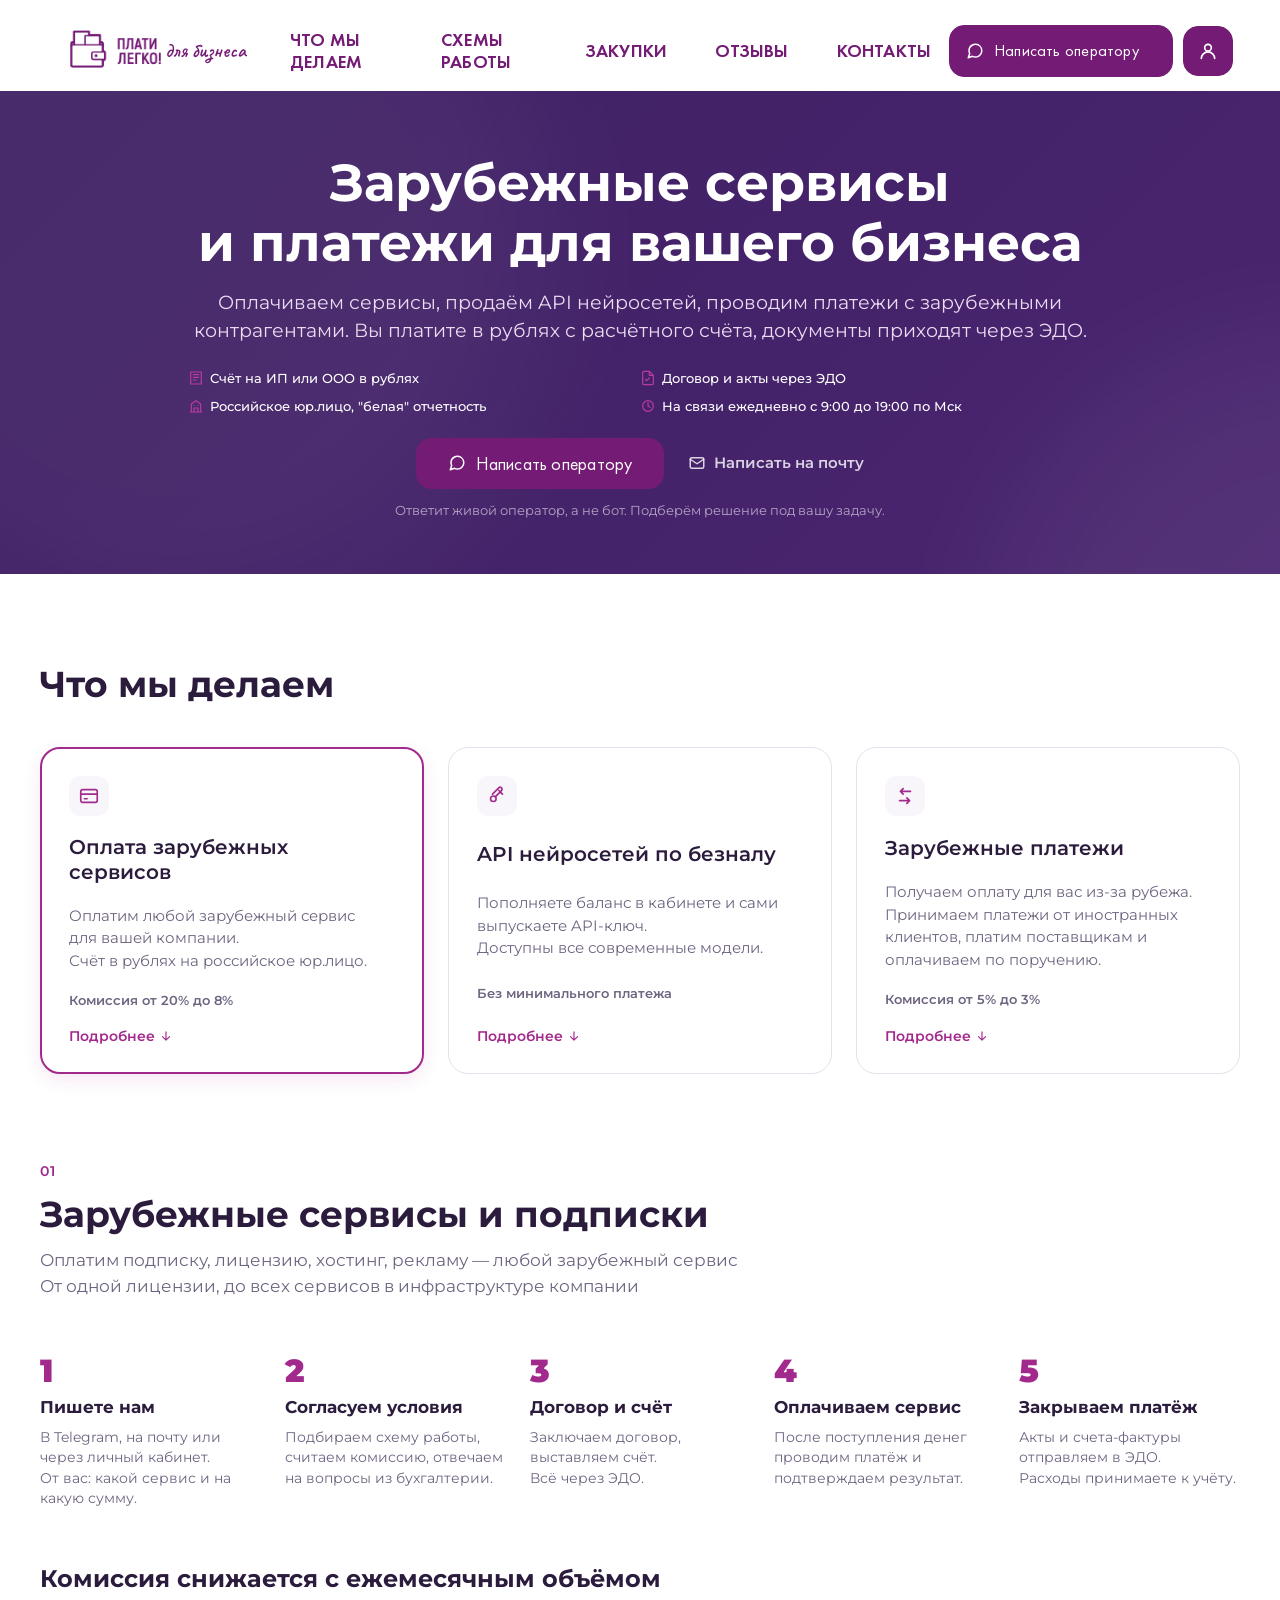
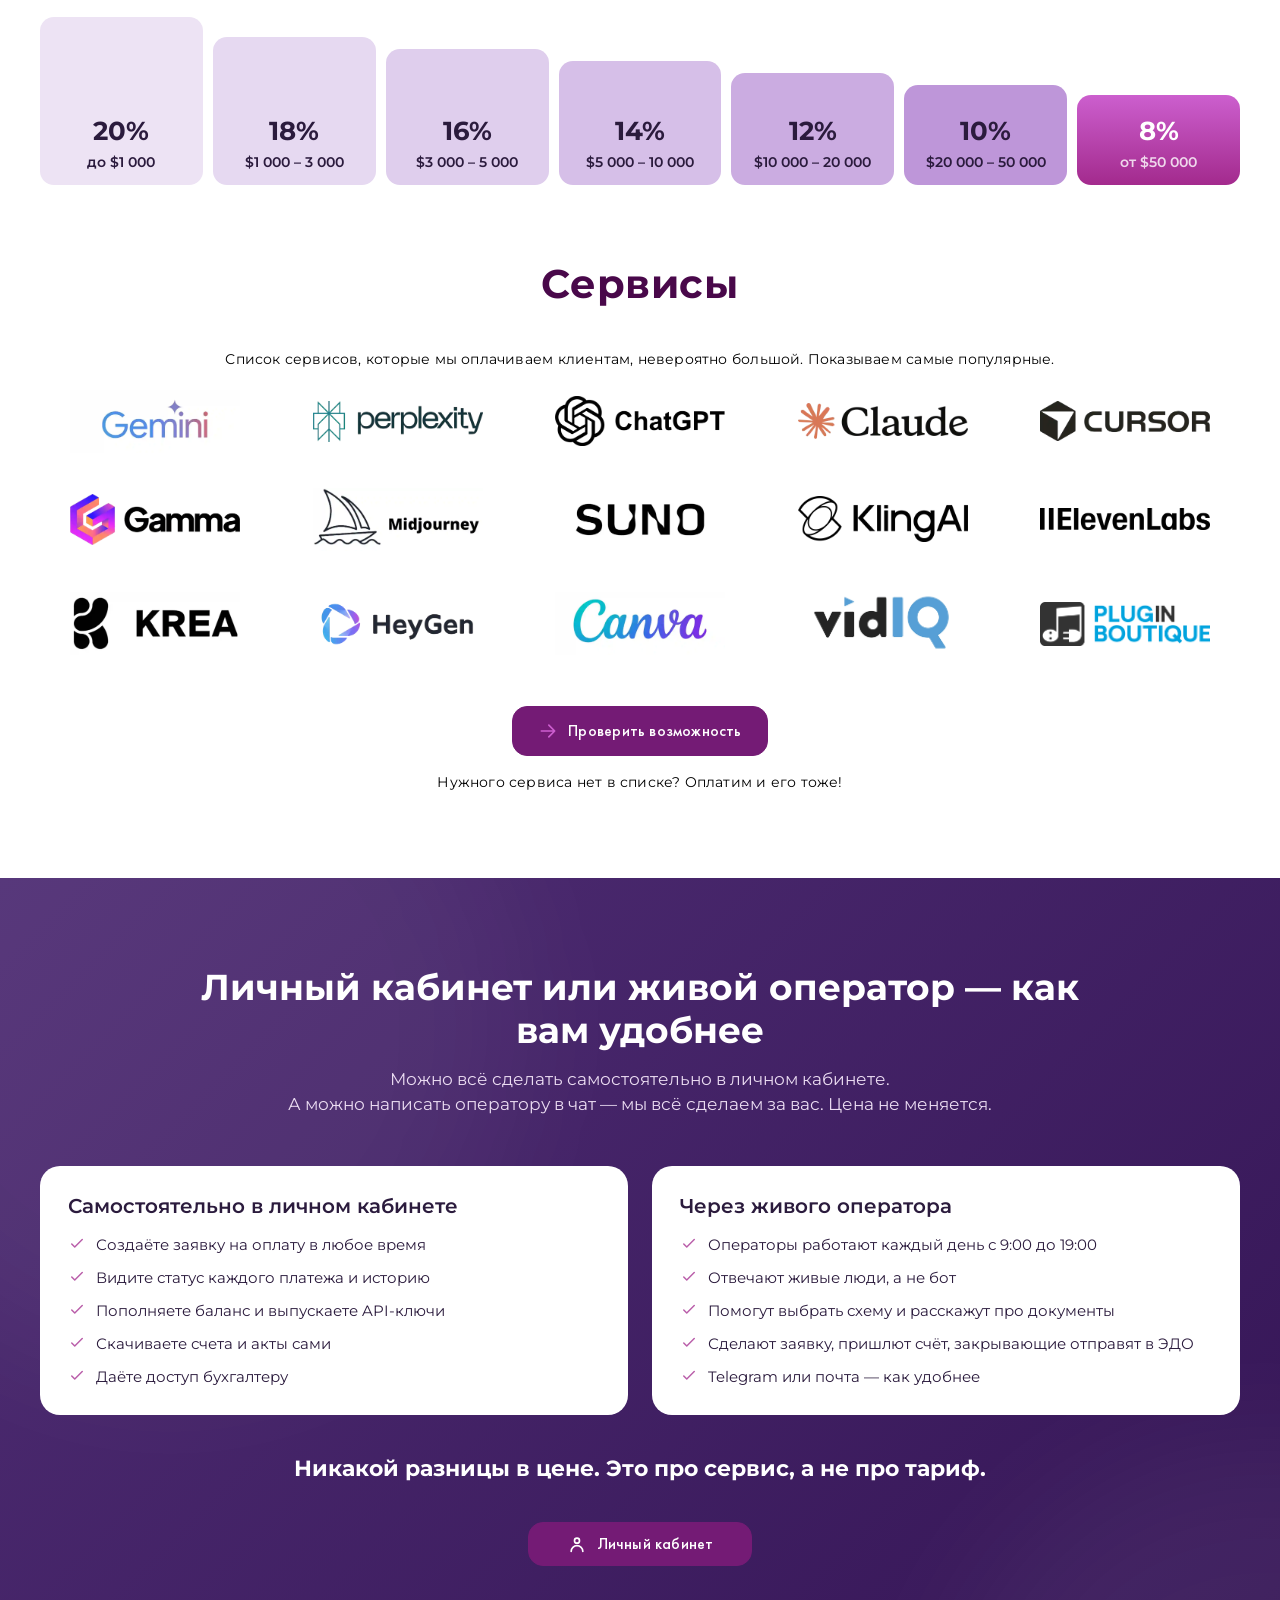
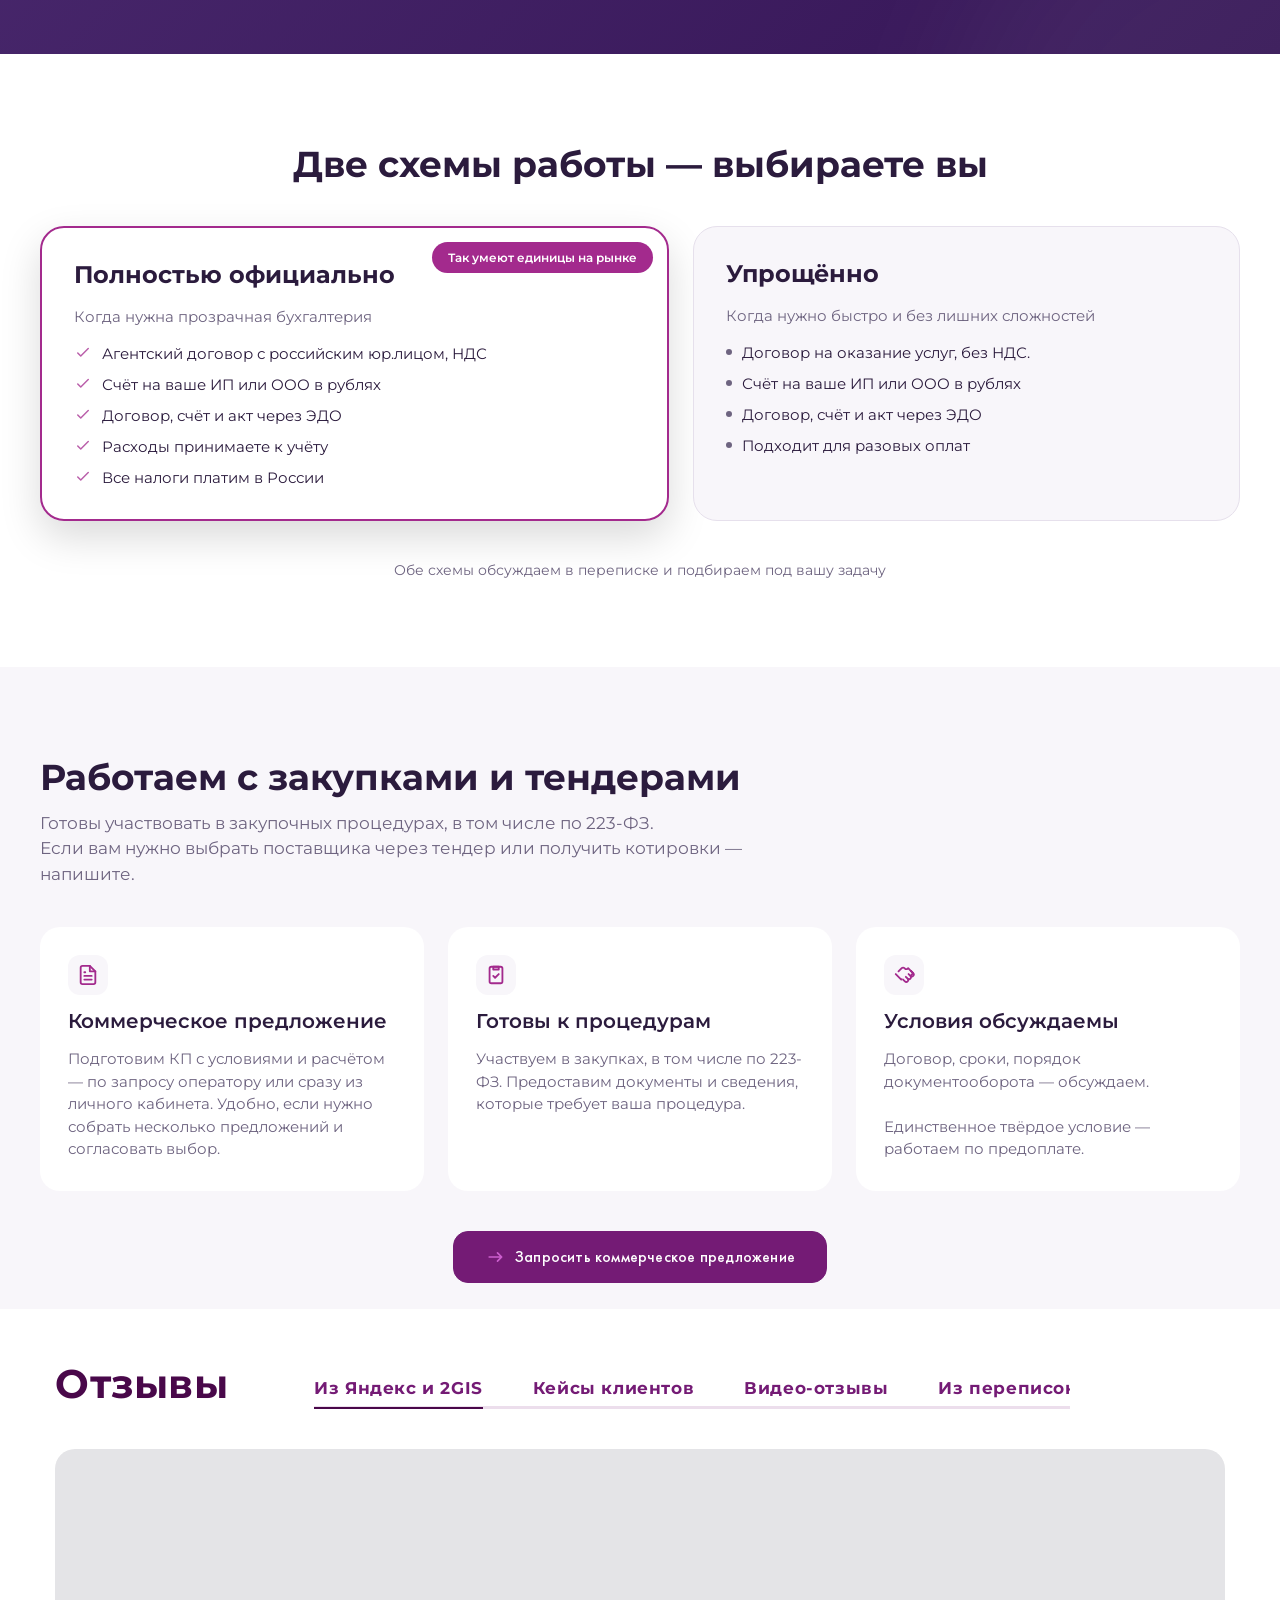
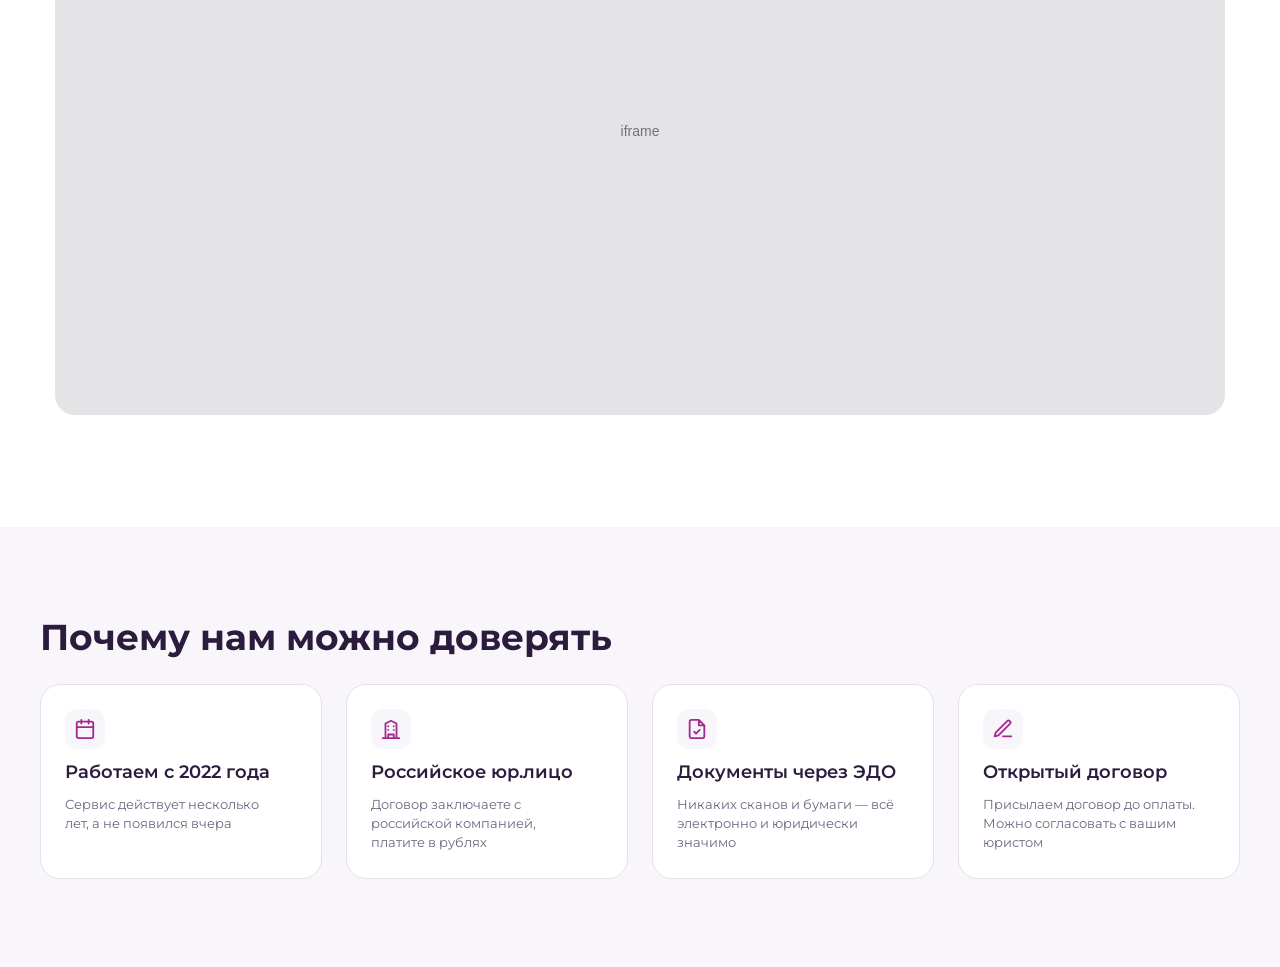
==== index.html @ 5968fb2e "fix: align trust card text break" ====
<!doctype html>
<html lang="ru">
  <head>
    <meta charset="UTF-8">
    <meta name="viewport" content="width=device-width, initial-scale=1.0">
    <meta name="description" content="corp.pay — сервис для бизнеса">
    <title>corp.pay — для бизнеса</title>
    <link rel="stylesheet" href="styles.css">
  </head>
  <body>
    <header class="site-header">
      <div class="site-header__inner">
        <a class="brand" href="index.html" aria-label="corp.pay — главная">
          <img class="brand__logo" src="assets/images/header-logo.webp" width="140" height="62" alt="corp.pay">
          <span class="brand__note">для бизнеса</span>
        </a>

        <button class="menu-toggle" type="button" aria-label="Открыть меню" aria-expanded="false" aria-controls="mobile-menu">
          <span class="menu-toggle__line"></span>
          <span class="menu-toggle__line"></span>
          <span class="menu-toggle__line"></span>
        </button>

        <div class="site-header__content" id="site-navigation">
          <nav class="site-nav" aria-label="Основная навигация">
            <a class="site-nav__link" href="#what-we-do">Что мы делаем</a>
            <a class="site-nav__link" href="#work-schemes">Схемы работы</a>
            <a class="site-nav__link" href="#purchases">Закупки</a>
            <a class="site-nav__link" href="#reviews">Отзывы</a>
            <a class="site-nav__link" href="contacts.html">Контакты</a>
          </nav>

          <div class="site-header__actions">
            <button class="button button--primary" type="button">
              <svg class="button__icon" width="18" height="18" aria-hidden="true" viewBox="0 0 24 24" fill="none" stroke="currentColor" stroke-width="2" stroke-linecap="round" stroke-linejoin="round">
                <path d="M21 11.5a8.4 8.4 0 0 1-.9 3.8 8.5 8.5 0 0 1-7.6 4.7 8.4 8.4 0 0 1-3.8-.9L3 21l1.9-5.7A8.4 8.4 0 0 1 4 11.5 8.5 8.5 0 0 1 8.7 4a8.4 8.4 0 0 1 3.8-.9h.5A8.5 8.5 0 0 1 21 11.1Z"></path>
              </svg>
              <span>Написать оператору</span>
            </button>
            <button class="profile-button" type="button" aria-label="Личный кабинет">
              <svg width="20" height="20" aria-hidden="true" viewBox="0 0 24 24" fill="none" stroke="currentColor" stroke-width="2" stroke-linecap="round" stroke-linejoin="round">
                <circle cx="12" cy="8" r="4"></circle>
                <path d="M4 21a8 8 0 0 1 16 0"></path>
              </svg>
            </button>
          </div>
        </div>
      </div>

      <aside class="mobile-menu" id="mobile-menu" aria-label="Мобильное меню" hidden>
        <nav class="mobile-menu__nav" aria-label="Навигация">
          <a class="mobile-menu__link mobile-menu__link--expandable" href="#service-payments">
            <span>Оплата сервисов</span>
            <span class="mobile-menu__plus" aria-hidden="true">+</span>
          </a>
          <a class="mobile-menu__link mobile-menu__link--expandable" href="#transfers">
            <span>Переводы</span>
            <span class="mobile-menu__plus" aria-hidden="true">+</span>
          </a>
          <a class="mobile-menu__link" href="#reviews">Отзывы</a>
          <a class="mobile-menu__link" href="contacts.html">Контакты</a>
        </nav>

        <div class="mobile-menu__contacts">
          <a class="mobile-menu__phone" href="tel:88002007965">8 (800) 200-79-65</a>
          <p class="mobile-menu__contact-title">Написать нам в:</p>
          <ul class="mobile-menu__contact-list">
            <li>Telegram</li>
            <li>MAX</li>
            <li>ВКонтакте</li>
            <li>WhatsApp</li>
          </ul>
        </div>
      </aside>

      <button class="mobile-menu__close" type="button" aria-label="Закрыть меню" hidden>
        <svg width="32" height="32" aria-hidden="true" viewBox="0 0 24 24" fill="none" stroke="currentColor" stroke-width="2.5" stroke-linecap="round">
          <path d="m5 5 14 14M19 5 5 19"></path>
        </svg>
      </button>
    </header>

    <main>
      <section class="hero" aria-labelledby="hero-title">
        <div class="hero__glow hero__glow--left" aria-hidden="true"></div>
        <div class="hero__glow hero__glow--right" aria-hidden="true"></div>
        <div class="hero__inner">
          <div class="hero__heading">
            <h1 id="hero-title">Зарубежные сервисы<br>и платежи для вашего бизнеса</h1>
            <p>Оплачиваем сервисы, продаём API нейросетей, проводим платежи с зарубежными контрагентами.<br class="hero__mobile-break"> Вы платите в рублях с расчётного счёта, документы приходят через ЭДО.</p>
          </div>

          <ul class="hero__benefits" aria-label="Преимущества">
            <li class="hero__benefit">
              <svg aria-hidden="true" viewBox="0 0 24 24"><path d="M4 3h16v18H4zM8 7h8M8 11h8M8 15h4"></path></svg>
              <span>Счёт на ИП или ООО<br class="hero__mobile-break"> в рублях</span>
            </li>
            <li class="hero__benefit">
              <svg aria-hidden="true" viewBox="0 0 24 24"><path d="M14 2H6a2 2 0 0 0-2 2v16a2 2 0 0 0 2 2h12a2 2 0 0 0 2-2V8zM14 2v6h6M8 14l2 2 4-4"></path></svg>
              <span>Договор и акты<br class="hero__mobile-break"> через ЭДО</span>
            </li>
            <li class="hero__benefit">
              <svg aria-hidden="true" viewBox="0 0 24 24"><path d="M3 21h18M5 21V9l7-5 7 5v12M9 21v-6h6v6M9 11h.01M15 11h.01"></path></svg>
              <span>Российское юр.лицо, "белая" отчетность</span>
            </li>
            <li class="hero__benefit">
              <svg aria-hidden="true" viewBox="0 0 24 24"><circle cx="12" cy="12" r="8"></circle><path d="M12 7v5l3 2"></path></svg>
              <span>На связи ежедневно<br class="hero__mobile-break"> с 9:00 до 19:00 по Мск</span>
            </li>
          </ul>

          <div class="hero__cta">
            <div class="hero__cta-row">
              <a class="hero__operator" href="#contact-operator">
                <svg aria-hidden="true" viewBox="0 0 24 24"><path d="M21 11.5a8.4 8.4 0 0 1-.9 3.8 8.5 8.5 0 0 1-7.6 4.7 8.4 8.4 0 0 1-3.8-.9L3 21l1.9-5.7A8.4 8.4 0 0 1 4 11.5 8.5 8.5 0 0 1 8.7 4a8.4 8.4 0 0 1 3.8-.9h.5A8.5 8.5 0 0 1 21 11.1Z"></path></svg>
                <span>Написать оператору</span>
              </a>
              <a class="hero__email" href="mailto:info@pay-saas.ru">
                <svg aria-hidden="true" viewBox="0 0 24 24"><rect x="3" y="5" width="18" height="14" rx="2"></rect><path d="m3 7 9 6 9-6"></path></svg>
                <span>Написать на почту</span>
              </a>
            </div>
            <p>Ответит живой оператор, а не бот.<br class="hero__mobile-break"> Подберём решение под вашу задачу.</p>
          </div>
        </div>
      </section>

      <section class="services" id="what-we-do" aria-labelledby="services-title">
        <div class="services__inner">
          <h2 id="services-title">Что мы делаем</h2>

          <div class="services__list" aria-label="Направления работы">
            <article class="service-card is-active" data-service-card="payments" tabindex="0" role="button" aria-pressed="true">
              <div class="service-card__icon" aria-hidden="true">
                <svg viewBox="0 0 24 24"><rect x="3" y="5" width="18" height="14" rx="2"></rect><path d="M3 10h18M7 15h3"></path></svg>
              </div>
              <h3>Оплата зарубежных сервисов</h3>
              <p class="service-card__description">Оплатим любой зарубежный сервис<br class="service-card__desktop-break">для вашей компании.<br>Счёт в рублях на российское юр.лицо.</p>
              <p class="service-card__note">Комиссия от 20% до 8%</p>
              <a class="service-card__more" href="#service-payments">Подробнее
                <svg aria-hidden="true" viewBox="0 0 24 24"><path d="M12 5v14M6 13l6 6 6-6"></path></svg>
              </a>
            </article>

            <article class="service-card" data-service-card="api" tabindex="0" role="button" aria-pressed="false">
              <div class="service-card__icon" aria-hidden="true">
                <svg viewBox="0 0 24 24"><circle cx="8" cy="15" r="3"></circle><path d="m10.1 12.9 6.8-6.8a2.1 2.1 0 1 0-3-3l-6.8 6.8M14 6l4 4"></path></svg>
              </div>
              <h3>API нейросетей по безналу</h3>
              <p class="service-card__description">Пополняете баланс в кабинете и сами выпускаете API-ключ.<br>Доступны все современные модели.</p>
              <p class="service-card__note">Без минимального платежа</p>
              <a class="service-card__more" href="#api-neural-networks">Подробнее
                <svg aria-hidden="true" viewBox="0 0 24 24"><path d="M12 5v14M6 13l6 6 6-6"></path></svg>
              </a>
            </article>

            <article class="service-card" data-service-card="foreign-payments" tabindex="0" role="button" aria-pressed="false">
              <div class="service-card__icon" aria-hidden="true">
                <svg viewBox="0 0 24 24"><path d="M7 7h11M7 7l3-3M7 7l3 3M17 17H6M17 17l-3-3M17 17l-3 3"></path></svg>
              </div>
              <h3>Зарубежные платежи</h3>
              <p class="service-card__description">Получаем оплату для вас из-за рубежа. Принимаем платежи от иностранных клиентов, платим поставщикам и оплачиваем по поручению.</p>
              <p class="service-card__note">Комиссия от 5% до 3%</p>
              <a class="service-card__more" href="#foreign-payments">Подробнее
                <svg aria-hidden="true" viewBox="0 0 24 24"><path d="M12 5v14M6 13l6 6 6-6"></path></svg>
              </a>
            </article>
          </div>
          <div class="services__dots" aria-hidden="true"><span></span><i></i><i></i></div>
        </div>
      </section>

      <section class="service-payments" id="service-payments" aria-labelledby="service-payments-title">
        <div class="service-payments__inner">
          <header class="service-payments__heading">
            <p class="service-payments__label">01</p>
            <h2 id="service-payments-title">Зарубежные сервисы и подписки</h2>
            <p>Оплатим подписку, лицензию, хостинг, рекламу — любой зарубежный сервис<br>От одной лицензии, до всех сервисов в инфраструктуре компании</p>
          </header>

          <ol class="service-steps" aria-label="Как это работает">
            <li class="service-step">
              <span class="service-step__number">1</span>
              <div class="service-step__content">
                <h3>Пишете нам</h3>
                <p>В Telegram, на почту или через личный кабинет.<br>От вас: какой сервис и на какую сумму.</p>
              </div>
            </li>
            <li class="service-step">
              <span class="service-step__number">2</span>
              <div class="service-step__content">
                <h3>Согласуем условия</h3>
                <p>Подбираем схему работы, считаем комиссию, отвечаем на вопросы из бухгалтерии.</p>
              </div>
            </li>
            <li class="service-step">
              <span class="service-step__number">3</span>
              <div class="service-step__content">
                <h3>Договор и счёт</h3>
                <p>Заключаем договор, выставляем счёт.<br>Всё через ЭДО.</p>
              </div>
            </li>
            <li class="service-step">
              <span class="service-step__number">4</span>
              <div class="service-step__content">
                <h3>Оплачиваем сервис</h3>
                <p>После поступления денег проводим платёж и подтверждаем результат.</p>
              </div>
            </li>
            <li class="service-step">
              <span class="service-step__number">5</span>
              <div class="service-step__content">
                <h3>Закрываем платёж</h3>
                <p>Акты и счета-фактуры <br>отправляем в ЭДО.<br>Расходы принимаете к учёту.</p>
              </div>
            </li>
          </ol>

          <section class="commission" aria-labelledby="commission-title">
            <h3 id="commission-title">Комиссия снижается с ежемесячным объёмом</h3>
            <div class="commission-tiers" aria-label="Размер комиссии по объёму">
              <div class="commission-tier commission-tier--20"><strong>20%</strong><span>до $1 000</span></div>
              <div class="commission-tier commission-tier--18"><strong>18%</strong><span>$1 000 – 3 000</span></div>
              <div class="commission-tier commission-tier--16"><strong>16%</strong><span>$3 000 – 5 000</span></div>
              <div class="commission-tier commission-tier--14"><strong>14%</strong><span>$5 000 – 10 000</span></div>
              <div class="commission-tier commission-tier--12"><strong>12%</strong><span>$10 000 – 20 000</span></div>
              <div class="commission-tier commission-tier--10"><strong>10%</strong><span>$20 000 – 50 000</span></div>
              <div class="commission-tier commission-tier--8"><strong>8%</strong><span>от $50 000</span></div>
            </div>
            <div class="commission__dots" aria-hidden="true"><span></span><i></i><i></i><i></i><i></i><i></i><i></i></div>
          </section>

        </div>
      </section>

      <section class="api-neural-networks" id="api-neural-networks" aria-labelledby="api-neural-networks-title" hidden>
        <div class="api-neural-networks__inner">
          <header class="api-neural-networks__heading">
            <p class="service-payments__label">02</p>
            <h2 id="api-neural-networks-title">API нейросетей по безналу</h2>
            <p>Пополняете баланс в личном кабинете и сами выпускаете API-ключ.<br>Работаете с любой современной ИИ-моделью, платите с расчётного счёта компании.</p>
          </header>

          <div class="api-benefits-group">
            <div class="api-benefits" aria-label="Преимущества API нейросетей">
              <article class="api-benefit">
              <div class="api-benefit__icon" aria-hidden="true"><svg viewBox="0 0 24 24"><path d="m12 3-1.4 5.6L5 10l5.6 1.4L12 17l1.4-5.6L19 10l-5.6-1.4zM19 16l-.7 2.3L16 19l2.3.7L19 22l.7-2.3L22 19l-2.3-.7z"></path></svg></div>
              <h3>Все современные модели</h3>
              <p>Доступ к актуальным моделям всех вендоров через единый ключ</p>
            </article>
            <article class="api-benefit">
              <div class="api-benefit__icon" aria-hidden="true"><svg viewBox="0 0 24 24"><path d="M12 3 5 6v5c0 5 3 8.2 7 10 4-1.8 7-5 7-10V6zM9 12l2 2 4-4"></path></svg></div>
              <h3>Полностью официально</h3>
              <p>Договор, счёт и акт через ЭДО. Расходы принимаете к учёту — удобно и "по-белому"</p>
            </article>
            <article class="api-benefit">
              <div class="api-benefit__icon" aria-hidden="true"><svg viewBox="0 0 24 24"><path d="M4 7h16v12H4zM4 10h16M8 15h3"></path></svg></div>
              <h3>Любая сумма пополнения</h3>
              <p>Минимального платежа нет. Пополняете столько, сколько нужно в любое время</p>
            </article>
            <article class="api-benefit">
              <div class="api-benefit__icon" aria-hidden="true"><svg viewBox="0 0 24 24"><rect x="4" y="4" width="6" height="6" rx="1"></rect><rect x="14" y="4" width="6" height="6" rx="1"></rect><rect x="4" y="14" width="6" height="6" rx="1"></rect><rect x="14" y="14" width="6" height="6" rx="1"></rect></svg></div>
              <h3>Всё в личном кабинете</h3>
              <p>Пополнение, выпуск и контроль API-ключей, расход и документы — в одном месте</p>
              </article>
            </div>
            <div class="api-benefits__dots" aria-hidden="true"><span></span><i></i><i></i><i></i></div>
          </div>

          <ol class="api-steps" aria-label="Как это работает">
            <li class="api-step"><span class="service-step__number">1</span><div class="service-step__content"><h3>Получаете доступ в кабинет</h3><p>Регистрация, подключение ЭДО<br>и подписание документов — всё автоматизировано, быстро и удобно.</p></div></li>
            <li class="api-step"><span class="service-step__number">2</span><div class="service-step__content"><h3>Пополняете баланс</h3><p>Получаете счёт на ваше ИП или ООО. Платите обычным безналом<br>в русских рублях</p></div></li>
            <li class="api-step"><span class="service-step__number">3</span><div class="service-step__content"><h3>Выпускаете ключ</h3><p>Создаёте API-ключ сами в кабинете,<br>в любое время. Можно несколько. Можно выставлять лимиты.</p></div></li>
            <li class="api-step"><span class="service-step__number">4</span><div class="service-step__content"><h3>Используете и отчитываетесь</h3><p>Расход виден в кабинете, закрывающие документы приходят через ЭДО</p></div></li>
          </ol>

          <div class="api-neural-networks__cta">
            <a class="api-neural-networks__operator" href="#contact-operator">
              <svg aria-hidden="true" viewBox="0 0 24 24"><path d="M21 11.5a8.4 8.4 0 0 1-.9 3.8 8.5 8.5 0 0 1-7.6 4.7 8.4 8.4 0 0 1-3.8-.9L3 21l1.9-5.7A8.4 8.4 0 0 1 4 11.5 8.5 8.5 0 0 1 8.7 4a8.4 8.4 0 0 1 3.8-.9h.5A8.5 8.5 0 0 1 21 11.1Z"></path></svg>
              <span>Написать оператору</span>
            </a>
          </div>
        </div>
      </section>

      <section class="foreign-payments" id="foreign-payments" aria-labelledby="foreign-payments-title" hidden>
        <div class="foreign-payments__inner">
          <header class="foreign-payments__heading">
            <p class="service-payments__label">03</p>
            <h2 id="foreign-payments-title">Платежи с зарубежными контрагентами</h2>
            <p>Помогаем компаниям и ИП рассчитываться с зарубежными клиентами и поставщиками, а также принимать оплату от покупателей за рубежом. Вы работаете в рублях с российским юрлицом.</p>
          </header>

          <div class="foreign-payments__cards-group">
            <div class="foreign-payments__cards" aria-label="Направления зарубежных платежей">
              <article class="foreign-payment-card">
              <div class="foreign-payment-card__icon" aria-hidden="true"><svg class="foreign-payment-card__arrow" viewBox="0 0 24 24"><path d="m7 7 10 10M10 17h7v-7"></path></svg></div>
              <h3>Получение оплаты из-за рубежа</h3>
              <p>Ваш зарубежный заказчик оплачивает работу — вы получаете деньги на своё ИП или ООО в рублях. Удобно, когда клиент за границей, а исполнитель в России.</p>
              <strong>Комиссия от 3% на приём средств</strong>
            </article>
            <article class="foreign-payment-card">
              <div class="foreign-payment-card__icon" aria-hidden="true"><svg class="foreign-payment-card__arrow foreign-payment-card__arrow--up" viewBox="0 0 24 24"><path d="m7 7 10 10M10 17h7v-7"></path></svg></div>
              <h3>Оплата зарубежному контрагенту</h3>
              <p>Оплачиваем вашему зарубежному поставщику товары или услуги. Вы платите в рублях с расчётного счёта, получаете закрывающие документы.</p>
              <strong>Комиссия от 8%, как по оплате сервисов</strong>
            </article>
            <article class="foreign-payment-card">
              <div class="foreign-payment-card__icon" aria-hidden="true"><svg viewBox="0 0 24 24"><path d="M14 2H6a2 2 0 0 0-2 2v16a2 2 0 0 0 2 2h12a2 2 0 0 0 2-2V8zM14 2v6h6M8 14l2 2 4-4"></path></svg></div>
              <h3>Оплата по поручению</h3>
              <p>Оплачиваем счёт, товар или услугу по вашему поручению, когда сделать это самостоятельно не получается.</p>
              <strong>Условия обсуждаем <br>индивидуально</strong>
            </article>
            <article class="foreign-payment-card">
              <div class="foreign-payment-card__icon" aria-hidden="true"><svg viewBox="0 0 24 24"><circle cx="12" cy="12" r="8"></circle><path d="M4 12h16M12 4a12 12 0 0 1 0 16M12 4a12 12 0 0 0 0 16"></path></svg></div>
              <h3>Приём платежей от зарубежных клиентов</h3>
              <p>Принимаем оплату от ваших зарубежных покупателей на наше юрлицо и переводим вам в рублях на ИП или ООО. Поможем с отдельной страницей продукта и подключением приёма карт.</p>
              <strong>Условия индивидуальные</strong>
              </article>
            </div>
            <div class="foreign-payments__dots" aria-hidden="true"><span></span><i></i><i></i><i></i></div>
          </div>

          <div class="foreign-payments__footer">
            <p>Работаем преимущественно в долларах и евро. Направление и условия зависят от страны контрагента — напишите, проверим вашу ситуацию.</p>
            <a class="foreign-payments__operator" href="#contact-operator">
              <svg aria-hidden="true" viewBox="0 0 24 24"><path d="M21 11.5a8.4 8.4 0 0 1-.9 3.8 8.5 8.5 0 0 1-7.6 4.7 8.4 8.4 0 0 1-3.8-.9L3 21l1.9-5.7A8.4 8.4 0 0 1 4 11.5 8.5 8.5 0 0 1 8.7 4a8.4 8.4 0 0 1 3.8-.9h.5A8.5 8.5 0 0 1 21 11.1Z"></path></svg>
              <span>Написать оператору</span>
            </a>
          </div>
        </div>
      </section>

      <section class="service-directory" id="service-directory" aria-labelledby="service-directory-title">
        <h2 id="service-directory-title">Сервисы</h2>
        <p class="service-directory__description">Список сервисов, которые мы оплачиваем клиентам, невероятно большой. Показываем самые популярные.</p>

        <div class="service-directory__logos" aria-label="Популярные сервисы">
          <div class="service-directory__logo-row service-directory__logo-row--first">
            <div class="service-directory__logo-set">
              <div class="service-directory__logo"><img src="assets/images/services/gemini.webp" alt="Gemini"></div>
              <div class="service-directory__logo"><img src="assets/images/services/perplexity.webp" alt="Perplexity"></div>
              <div class="service-directory__logo"><img src="assets/images/services/chatgpt.webp" alt="ChatGPT"></div>
              <div class="service-directory__logo"><img src="assets/images/services/claude.webp" alt="Claude"></div>
              <div class="service-directory__logo"><img src="assets/images/services/cursor.webp" alt="Cursor"></div>
              <div class="service-directory__logo"><img src="assets/images/services/gamma.webp" alt="Gamma"></div>
              <div class="service-directory__logo"><img src="assets/images/services/midjourney.webp" alt="Midjourney"></div>
            </div>
            <div class="service-directory__logo-set service-directory__logo-set--duplicate" aria-hidden="true">
              <div class="service-directory__logo"><img src="assets/images/services/gemini.webp" alt=""></div>
              <div class="service-directory__logo"><img src="assets/images/services/perplexity.webp" alt=""></div>
              <div class="service-directory__logo"><img src="assets/images/services/chatgpt.webp" alt=""></div>
              <div class="service-directory__logo"><img src="assets/images/services/claude.webp" alt=""></div>
              <div class="service-directory__logo"><img src="assets/images/services/cursor.webp" alt=""></div>
              <div class="service-directory__logo"><img src="assets/images/services/gamma.webp" alt=""></div>
              <div class="service-directory__logo"><img src="assets/images/services/midjourney.webp" alt=""></div>
            </div>
          </div>
          <div class="service-directory__logo-row service-directory__logo-row--second">
            <div class="service-directory__logo-set">
              <div class="service-directory__logo"><img src="assets/images/services/suno.webp" alt="Suno"></div>
              <div class="service-directory__logo"><img src="assets/images/services/kling-ai.webp" alt="Kling AI"></div>
              <div class="service-directory__logo"><img src="assets/images/services/elevenlabs.webp" alt="ElevenLabs"></div>
              <div class="service-directory__logo"><img src="assets/images/services/krea.webp" alt="Krea"></div>
              <div class="service-directory__logo"><img src="assets/images/services/heygen.webp" alt="HeyGen"></div>
              <div class="service-directory__logo"><img src="assets/images/services/canva.webp" alt="Canva"></div>
              <div class="service-directory__logo"><img src="assets/images/services/vidiq.webp" alt="vidIQ"></div>
              <div class="service-directory__logo"><img src="assets/images/services/plugin-boutique.webp" alt="Plugin Boutique"></div>
            </div>
            <div class="service-directory__logo-set service-directory__logo-set--duplicate" aria-hidden="true">
              <div class="service-directory__logo"><img src="assets/images/services/suno.webp" alt=""></div>
              <div class="service-directory__logo"><img src="assets/images/services/kling-ai.webp" alt=""></div>
              <div class="service-directory__logo"><img src="assets/images/services/elevenlabs.webp" alt=""></div>
              <div class="service-directory__logo"><img src="assets/images/services/krea.webp" alt=""></div>
              <div class="service-directory__logo"><img src="assets/images/services/heygen.webp" alt=""></div>
              <div class="service-directory__logo"><img src="assets/images/services/canva.webp" alt=""></div>
              <div class="service-directory__logo"><img src="assets/images/services/vidiq.webp" alt=""></div>
              <div class="service-directory__logo"><img src="assets/images/services/plugin-boutique.webp" alt=""></div>
            </div>
          </div>
        </div>

        <div class="service-directory__action">
          <a class="service-directory__button" href="#contact-operator">
            <svg aria-hidden="true" viewBox="0 0 24 24"><path d="M4 12h16M13 5l7 7-7 7"></path></svg>
            <span>Проверить возможность</span>
          </a>
          <p>Нужного сервиса нет в списке? Оплатим и его тоже!</p>
        </div>
      </section>

      <section class="account-choice" id="account-choice" aria-labelledby="account-choice-title">
        <div class="account-choice__glow account-choice__glow--left" aria-hidden="true"></div>
        <div class="account-choice__glow account-choice__glow--right" aria-hidden="true"></div>

        <header class="account-choice__heading">
          <h2 id="account-choice-title">
            <span class="account-choice__desktop-title">Личный кабинет или живой оператор — как вам удобнее</span>
            <span class="account-choice__mobile-title">Личный кабинет<br>или живой оператор —<br>как вам удобнее</span>
          </h2>
          <p>Можно всё сделать самостоятельно в личном кабинете.<br>А можно написать оператору в чат — мы всё сделаем за вас. Цена не меняется.</p>
        </header>

        <div class="account-choice__cards-group">
          <div class="account-choice__cards" aria-label="Способы работы">
            <article class="account-choice__card">
              <h3>Самостоятельно в личном кабинете</h3>
              <ul>
                <li><svg class="account-choice__check" aria-hidden="true" viewBox="0 0 24 24"><path d="m5 12 4 4L19 6"></path></svg><span>Создаёте заявку на оплату <span class="account-choice__mobile-break"><br></span>в любое время</span></li>
                <li><svg class="account-choice__check" aria-hidden="true" viewBox="0 0 24 24"><path d="m5 12 4 4L19 6"></path></svg><span>Видите статус каждого платежа <span class="account-choice__mobile-break"><br></span>и историю</span></li>
                <li><svg class="account-choice__check" aria-hidden="true" viewBox="0 0 24 24"><path d="m5 12 4 4L19 6"></path></svg><span>Пополняете баланс <span class="account-choice__mobile-break"><br></span>и выпускаете API-ключи</span></li>
                <li><svg class="account-choice__check" aria-hidden="true" viewBox="0 0 24 24"><path d="m5 12 4 4L19 6"></path></svg><span>Скачиваете счета и акты сами</span></li>
                <li><svg class="account-choice__check" aria-hidden="true" viewBox="0 0 24 24"><path d="m5 12 4 4L19 6"></path></svg><span>Даёте доступ бухгалтеру</span></li>
              </ul>
            </article>
            <article class="account-choice__card">
              <h3>Через живого оператора</h3>
              <ul>
                <li><svg class="account-choice__check" aria-hidden="true" viewBox="0 0 24 24"><path d="m5 12 4 4L19 6"></path></svg><span>Операторы работают каждый день с 9<span class="account-choice__desktop-time">:00 до 19:00</span><span class="account-choice__mobile-time"> до 22</span></span></li>
                <li><svg class="account-choice__check" aria-hidden="true" viewBox="0 0 24 24"><path d="m5 12 4 4L19 6"></path></svg><span>Отвечают живые люди, а не бот</span></li>
                <li><svg class="account-choice__check" aria-hidden="true" viewBox="0 0 24 24"><path d="m5 12 4 4L19 6"></path></svg><span>Помогут выбрать схему и расскажут про документы</span></li>
                <li><svg class="account-choice__check" aria-hidden="true" viewBox="0 0 24 24"><path d="m5 12 4 4L19 6"></path></svg><span>Сделают заявку, пришлют счёт, закрывающие отправят в ЭДО</span></li>
                <li><svg class="account-choice__check" aria-hidden="true" viewBox="0 0 24 24"><path d="m5 12 4 4L19 6"></path></svg><span>Telegram или почта — как удобнее</span></li>
              </ul>
            </article>
          </div>
          <div class="account-choice__dots" aria-hidden="true"><span></span><i></i></div>
        </div>

        <p class="account-choice__note">Никакой разницы в цене.<br class="account-choice__mobile-break"> Это про сервис, а не про тариф.</p>
        <a class="account-choice__button" href="#account-choice">
          <svg aria-hidden="true" viewBox="0 0 24 24"><circle cx="12" cy="8" r="3"></circle><path d="M5 21a7 7 0 0 1 14 0"></path></svg>
          <span>Личный кабинет</span>
        </a>
      </section>

      <section class="work-schemes" id="work-schemes" aria-labelledby="work-schemes-title">
        <h2 id="work-schemes-title">Две схемы работы — выбираете вы</h2>
        <div class="work-schemes__cards">
          <article class="work-scheme-card work-scheme-card--official">
            <span class="work-scheme-card__badge">Так умеют единицы на рынке</span>
            <h3>Полностью официально</h3>
            <p>Когда нужна прозрачная бухгалтерия</p>
            <ul>
              <li>Агентский договор с российским юр.лицом, НДС</li>
              <li>Счёт на ваше ИП или ООО в рублях</li>
              <li>Договор, счёт и акт через ЭДО</li>
              <li>Расходы принимаете к учёту</li>
              <li>Все налоги платим в России</li>
            </ul>
          </article>
          <article class="work-scheme-card work-scheme-card--simple">
            <h3>Упрощённо</h3>
            <p class="work-scheme-card__desktop-copy">Когда нужно быстро и без лишних сложностей</p>
            <p class="work-scheme-card__mobile-copy">Когда нужно быстро и экономно</p>
            <ul>
              <li>Договор на оказание услуг, без НДС.</li>
              <li>Счёт на ваше ИП или ООО в рублях</li>
              <li>Договор, счёт и акт через ЭДО</li>
              <li>Подходит для разовых оплат</li>
            </ul>
          </article>
        </div>
        <p class="work-schemes__note">Обе схемы обсуждаем в переписке <br class="work-schemes__mobile-break">и подбираем под вашу задачу</p>
      </section>

      <section class="purchases" id="purchases" aria-labelledby="purchases-title">
        <div class="purchases__inner">
          <header class="purchases__heading">
            <h2 id="purchases-title">Работаем с закупками и тендерами</h2>
            <p>Готовы участвовать в закупочных процедурах, в том числе по 223-ФЗ.<br>Если вам нужно выбрать поставщика через тендер или получить котировки — напишите.</p>
          </header>

          <div class="purchases__cards">
            <article class="purchase-card">
              <div class="purchase-card__icon" aria-hidden="true"><svg viewBox="0 0 24 24"><path d="M14 2H6a2 2 0 0 0-2 2v16a2 2 0 0 0 2 2h12a2 2 0 0 0 2-2V8z"></path><path d="M14 2v6h6M8 13h8M8 17h8M8 9h1"></path></svg></div>
              <h3>Коммерческое предложение</h3>
              <p>Подготовим КП с условиями и расчётом — по запросу оператору или сразу из личного кабинета. Удобно, если нужно собрать несколько предложений и согласовать выбор.</p>
            </article>
            <article class="purchase-card">
              <div class="purchase-card__icon" aria-hidden="true"><svg viewBox="0 0 24 24"><rect width="14" height="18" x="5" y="3" rx="2"></rect><path d="M9 3h6v3H9zM9 13l2 2 4-4"></path></svg></div>
              <h3>Готовы к процедурам</h3>
              <p>Участвуем в закупках, в том числе по 223-ФЗ. Предоставим документы и сведения, которые требует ваша процедура.</p>
            </article>
            <article class="purchase-card">
              <div class="purchase-card__icon" aria-hidden="true"><svg viewBox="0 0 24 24"><path d="m11 17 2 2a1 1 0 1 0 3-3"></path><path d="m14 14 2 2a1 1 0 1 0 3-3"></path><path d="m17 11 2 2a1 1 0 1 0 3-3l-2.5-2.5"></path><path d="m20 8 2 2-2 2"></path><path d="m3 11 6 6 .5-.5"></path><path d="m6 8 3.5-3.5a2.121 2.121 0 0 1 3 0l.5.5a2.121 2.121 0 0 0 3 0l.5-.5 4 4"></path></svg></div>
              <h3>Условия обсуждаемы</h3>
              <p>Договор, сроки, порядок документооборота — обсуждаем.<br><br>Единственное твёрдое условие — работаем по предоплате.</p>
            </article>
          </div>

          <a class="purchases__button" href="#contact-operator">
            <svg aria-hidden="true" viewBox="0 0 24 24"><path d="M5 12h14M15 7l5 5-5 5"></path></svg>
            <span>Запросить коммерческое предложение</span>
          </a>
        </div>
      </section>

      <section class="reviews" id="reviews" aria-labelledby="reviews-title">
        <div class="reviews__inner">
          <div class="reviews__header">
            <h2 id="reviews-title">Отзывы</h2>
            <div class="reviews__tabs" role="tablist" aria-label="Категории отзывов">
              <button class="reviews__tab is-active" type="button" role="tab" aria-selected="true" data-review-tab="maps">Из Яндекс и 2GIS</button>
              <button class="reviews__tab" type="button" role="tab" aria-selected="false" data-review-tab="cases">Кейсы клиентов</button>
              <button class="reviews__tab" type="button" role="tab" aria-selected="false" data-review-tab="video">Видео-отзывы</button>
              <button class="reviews__tab" type="button" role="tab" aria-selected="false" data-review-tab="messages">Из переписок</button>
            </div>
          </div>
          <div class="reviews__frame" id="reviews-content" role="tabpanel" aria-label="Содержимое отзывов">iframe</div>
        </div>
      </section>

      <section class="trust" aria-labelledby="trust-title">
        <div class="trust__inner">
          <h2 id="trust-title">Почему нам можно доверять</h2>
          <div class="trust__cards">
            <article class="trust-card">
              <div class="trust-card__icon" aria-hidden="true"><svg viewBox="0 0 24 24"><rect width="18" height="18" x="3" y="4" rx="2"></rect><path d="M16 2v4M8 2v4M3 10h18"></path></svg></div>
              <h3>Работаем с 2022 года</h3>
              <p>Сервис действует несколько <br>лет, а не появился вчера</p>
            </article>
            <article class="trust-card">
              <div class="trust-card__icon" aria-hidden="true"><svg viewBox="0 0 24 24"><path d="M3 22h18M6 22V6l6-3 6 3v16M9 22v-4h6v4M9 9h.01M15 9h.01M9 13h.01M15 13h.01"></path></svg></div>
              <h3><span class="trust-card__desktop-copy">Российское юр.лицо</span><span class="trust-card__mobile-copy">Российское юрлицо</span></h3>
              <p>Договор заключаете<span class="trust-card__mobile-copy"><br></span> с российской компанией,<br> платите в рублях</p>
            </article>
            <article class="trust-card">
              <div class="trust-card__icon" aria-hidden="true"><svg viewBox="0 0 24 24"><path d="M14 2H6a2 2 0 0 0-2 2v16a2 2 0 0 0 2 2h12a2 2 0 0 0 2-2V8zM14 2v6h6M9 15l2 2 4-4"></path></svg></div>
              <h3>Документы через ЭДО</h3>
              <p>Никаких сканов и бумаги — всё электронно и юридически значимо</p>
            </article>
            <article class="trust-card">
              <div class="trust-card__icon" aria-hidden="true"><svg viewBox="0 0 24 24"><path d="M12 20h9M16.5 3.5a2.12 2.12 0 0 1 3 3L7 19l-4 1 1-4Z"></path></svg></div>
              <h3>Открытый договор</h3>
              <p>Присылаем договор до оплаты. Можно согласовать с вашим юристом</p>
            </article>
          </div>
        </div>
      </section>
    </main>

    <script src="script.js"></script>
  </body>
</html>
---- styles.css ----
@font-face {
  font-family: Caveat;
  src: url("assets/fonts/caveat-semibold.ttf") format("truetype");
  font-style: normal;
  font-weight: 600;
  font-display: swap;
}

@font-face {
  font-family: "Futura PT";
  src: url("assets/fonts/futura-pt-medium.ttf") format("truetype");
  font-style: normal;
  font-weight: 500;
  font-display: swap;
}

@font-face {
  font-family: "Futura PT Book";
  src: url("assets/fonts/8fb415819784353d.woff") format("woff");
  font-weight: 400;
  font-display: swap;
}

@font-face {
  font-family: Montserrat;
  src: url("assets/fonts/montserrat.ttf") format("truetype");
  font-weight: 100 900;
  font-display: swap;
}

@font-face {
  font-family: "Futura PT Demi";
  src: url("assets/fonts/futura-pt-demi.ttf") format("truetype");
  font-style: normal;
  font-weight: 600;
  font-display: swap;
}

:root {
  --color-primary: #741b75;
  --color-background: #ffffff;
  --color-border: #e6e0ec;
  --color-text: #2b1b3d;
  --color-text-muted: #6e6480;
  --container-padding: 32px;
  --radius-md: 15px;
  --transition-base: 180ms ease;
}

*,
*::before,
*::after {
  box-sizing: border-box;
}

html {
  scroll-behavior: smooth;
}

body {
  min-width: 320px;
  margin: 0;
  color: var(--color-text);
  background: var(--color-background);
  font-family: "Futura PT", Arial, sans-serif;
  font-size: 16px;
  font-weight: 500;
  line-height: 1.5;
}

img,
svg {
  display: block;
  max-width: 100%;
}

button,
a {
  font: inherit;
}

button {
  border: 0;
}

a {
  color: inherit;
  text-decoration: none;
}

.visually-hidden {
  position: absolute;
  width: 1px;
  height: 1px;
  padding: 0;
  margin: -1px;
  overflow: hidden;
  clip: rect(0, 0, 0, 0);
  white-space: nowrap;
  border: 0;
}

.site-header {
  position: relative;
  z-index: 10;
  padding: 20px var(--container-padding) 10px;
  background: var(--color-background);
}

.site-header__inner {
  display: flex;
  align-items: center;
  justify-content: space-between;
  width: 100%;
}

.brand {
  display: inline-flex;
  flex: 0 0 auto;
  align-items: center;
  padding: 0 15px;
}

.brand__logo {
  width: 140px;
  height: 61px;
  object-fit: fill;
}

.brand__note {
  align-self: center;
  margin-left: -22px;
  color: var(--color-primary);
  font-family: Caveat, cursive;
  font-size: 20px;
  font-weight: 600;
  line-height: 1;
  white-space: nowrap;
}

.site-header__content {
  display: flex;
  align-items: center;
  gap: 0;
  padding: 0 15px;
  margin-left: auto;
}

.site-nav,
.site-header__actions {
  display: flex;
  align-items: center;
}

.site-nav {
  gap: 20px;
}

.site-nav__link {
  padding: 8px 14px;
  border-radius: var(--radius-md);
  color: var(--color-primary);
  font-family: "Futura PT Demi", "Futura PT", Arial, sans-serif;
  font-size: 18px;
  font-weight: 600;
  letter-spacing: 0.21px;
  line-height: 1.22;
  text-transform: uppercase;
  transition: color var(--transition-base);
}

.site-nav__link:hover,
.site-nav__link:focus-visible {
  color: #5f1660;
  outline: none;
}

.site-header__actions {
  width: 324px;
  gap: 10px;
  justify-content: flex-end;
}

.button,
.profile-button,
.menu-toggle {
  display: inline-flex;
  align-items: center;
  justify-content: center;
  cursor: pointer;
}

.button {
  gap: 10px;
  min-width: 224px;
  justify-content: flex-start;
  padding: 13px 16px;
  border: 1px solid var(--color-primary);
  border-radius: var(--radius-md);
  transition: background-color var(--transition-base), color var(--transition-base), transform var(--transition-base);
}

.button--primary {
  color: #ffffff;
  font-family: "Futura PT Book", "Futura PT", Arial, sans-serif;
  font-weight: 400;
  background: var(--color-primary);
  letter-spacing: 0.21px;
}

.button--primary:hover,
.button--primary:focus-visible,
.profile-button:hover,
.profile-button:focus-visible {
  background: #5f1660;
  outline: none;
}

.button:active,
.profile-button:active {
  transform: translateY(1px);
}

.button__icon {
  flex: 0 0 18px;
}

.profile-button {
  width: 50px;
  height: 50px;
  padding: 0;
  border: 1px solid var(--color-primary);
  border-radius: var(--radius-md);
  color: #ffffff;
  background: var(--color-primary);
  transition: background-color var(--transition-base), transform var(--transition-base);
}

.menu-toggle {
  display: none;
  width: 44px;
  height: 44px;
  padding: 0 10px;
  flex-direction: column;
  gap: 6px;
  color: var(--color-primary);
  background: transparent;
}

.menu-toggle__line {
  display: block;
  width: 24px;
  height: 2px;
  border-radius: 1px;
  background: currentColor;
  transition: transform var(--transition-base), opacity var(--transition-base);
}

.mobile-menu,
.mobile-menu__close {
  display: none;
}

.hero {
  position: relative;
  height: 483px;
  padding: 62px 0;
  overflow: hidden;
  color: #ffffff;
  background: linear-gradient(135deg, #3e2063 0%, #4a2570 100%);
}

.hero__glow {
  position: absolute;
  border-radius: 50%;
  pointer-events: none;
  filter: blur(70px);
}

.hero__glow--left {
  top: -220px;
  left: -200px;
  width: 750px;
  height: 750px;
  background: rgb(255 255 255 / 5%);
}

.hero__glow--right {
  top: 250px;
  right: -360px;
  width: 650px;
  height: 650px;
  background: rgb(255 255 255 / 6%);
}

.hero__inner {
  position: relative;
  z-index: 1;
  display: flex;
  flex-direction: column;
  align-items: center;
  width: 905px;
  max-width: calc(100% - 32px);
  margin: 0 auto;
  gap: 24px;
}

.hero__heading {
  display: flex;
  flex-direction: column;
  align-items: center;
  width: 100%;
  gap: 16px;
  text-align: center;
}

.hero__heading h1,
.hero__heading p,
.hero__cta p {
  margin: 0;
}

.hero__heading h1 {
  width: 932px;
  max-width: 100%;
  font-family: Montserrat, Arial, sans-serif;
  font-size: 52px;
  font-weight: 700;
  line-height: 1.15;
}

.hero__heading p {
  color: #ebdcf2;
  font-family: Montserrat, Arial, sans-serif;
  font-size: 19px;
  font-weight: 400;
  line-height: 1.5;
}

.hero__mobile-break {
  display: none;
}

.hero__benefits {
  display: grid;
  grid-template-columns: repeat(2, minmax(0, 1fr));
  width: 100%;
  gap: 12px 0px;
  padding: 0;
  margin: 0;
  list-style: none;
}

.hero__benefit {
  display: flex;
  align-items: center;
  gap: 6px;
  min-width: 0;
  font-family: Montserrat, Arial, sans-serif;
  font-size: 13px;
  font-weight: 500;
  line-height: normal;
}

.hero__benefit svg {
  flex: 0 0 16px;
  width: 16px;
  height: 16px;
  fill: none;
  stroke: #b93ba0;
  stroke-width: 1.8;
  stroke-linecap: round;
  stroke-linejoin: round;
}

.hero__cta {
  display: flex;
  flex-direction: column;
  align-items: center;
  width: 100%;
  gap: 12px;
}

.hero__cta-row,
.hero__operator,
.hero__email {
  display: flex;
  align-items: center;
}

.hero__cta-row {
  gap: 24px;
}

.hero__operator {
  justify-content: center;
  gap: 10px;
  min-width: 224px;
  padding: 11px 31px;
  border: 1px solid var(--color-primary);
  border-radius: var(--radius-md);
  color: #ffffff;
  font-family: "Futura PT Book", "Futura PT", Arial, sans-serif;
  font-size: 18px;
  font-weight: 400;
  letter-spacing: 0.21px;
  line-height: 1.5;
  background: var(--color-primary);
  transition: background-color var(--transition-base);
}

.hero__operator svg,
.hero__email svg {
  flex: 0 0 18px;
  width: 18px;
  height: 18px;
  fill: none;
  stroke: currentColor;
  stroke-width: 2;
  stroke-linecap: round;
  stroke-linejoin: round;
}

.hero__email {
  gap: 8px;
  color: rgb(255 255 255 / 80%);
  font-family: Montserrat, Arial, sans-serif;
  font-size: 15px;
  font-weight: 600;
  transition: color var(--transition-base);
}

.hero__operator:hover,
.hero__operator:focus-visible {
  background: #68186a;
  outline: none;
}

.hero__email:hover,
.hero__email:focus-visible {
  color: #ffffff;
  outline: none;
}

.hero__cta > p {
  color: rgb(240 230 245 / 66%);
  font-family: Montserrat, Arial, sans-serif;
  font-size: 13px;
  font-weight: 400;
  line-height: 1.4;
  text-align: center;
}

.services {
  padding: 88px 0 0;
  background: #ffffff;
}

.services__inner {
  width: 1200px;
  max-width: calc(100% - 64px);
  margin: 0 auto;
}

.services h2 {
  margin: 0 0 40px;
  color: var(--color-text);
  font-family: Montserrat, Arial, sans-serif;
  font-size: 36px;
  font-weight: 700;
  line-height: 1.25;
}

.services__list {
  display: flex;
  gap: 24px;
}

.services__dots {
  display: none;
}

.service-card {
  display: flex;
  flex: 1 1 0;
  flex-direction: column;
  justify-content: space-between;
  min-width: 0;
  height: 327px;
  padding: 28px;
  border: 1px solid var(--color-border);
  border-radius: 20px;
  color: var(--color-text);
  background: #ffffff;
  cursor: pointer;
  transition: border-color var(--transition-base), box-shadow var(--transition-base);
}

.service-card.is-active {
  padding: 27px;
  border: 2px solid #a32a8d;
  box-shadow: 0 6px 18px rgb(163 42 141 / 10%);
}

.service-card:not(.is-active):hover {
  border-color: rgb(163 42 141 / 55%);
}

.service-card:focus-visible {
  border-color: #a32a8d;
  outline: none;
}

.service-card__icon {
  display: inline-flex;
  align-items: center;
  justify-content: center;
  width: 40px;
  height: 40px;
  border-radius: 12px;
  color: #a32a8d;
  background: #f8f6fa;
}

.service-card__icon svg {
  width: 22px;
  height: 22px;
  fill: none;
  stroke: currentColor;
  stroke-width: 1.8;
  stroke-linecap: round;
  stroke-linejoin: round;
}

.service-card h3,
.service-card p {
  margin: 0;
}

.service-card h3 {
  font-family: Montserrat, Arial, sans-serif;
  font-size: 20px;
  font-weight: 600;
  line-height: 1.25;
}

.service-card__description {
  color: var(--color-text-muted);
  font-family: Montserrat, Arial, sans-serif;
  font-size: 15px;
  font-weight: 400;
  line-height: 1.5;
}

.service-card__note {
  color: var(--color-text-muted);
  font-family: Montserrat, Arial, sans-serif;
  font-size: 13px;
  font-weight: 600;
  line-height: normal;
}

.service-card__more {
  display: inline-flex;
  align-items: center;
  align-self: flex-start;
  gap: 4px;
  color: #a32a8d;
  font-family: Montserrat, Arial, sans-serif;
  font-size: 14px;
  font-weight: 600;
  line-height: normal;
}

.service-card__more svg {
  width: 14px;
  height: 14px;
  fill: none;
  stroke: currentColor;
  stroke-width: 2;
  stroke-linecap: round;
  stroke-linejoin: round;
}

.service-payments {
  padding: 88px 0 80px;
  background: #ffffff;
}

.service-payments__inner {
  display: flex;
  flex-direction: column;
  width: 1200px;
  max-width: calc(100% - 64px);
  margin: 0 auto;
  gap: 56px;
}

.service-payments__heading,
.service-step h3,
.service-step p,
.commission h3 {
  margin: 0;
}

.service-payments__heading {
  display: flex;
  flex-direction: column;
  gap: 12px;
}

.service-payments__label {
  margin: 0;
  color: #a32a8d;
  font-family: Montserrat, Arial, sans-serif;
  font-size: 14px;
  font-weight: 600;
  letter-spacing: 1.4px;
  line-height: normal;
}

.service-payments__heading h2 {
  margin: 0;
  color: var(--color-text);
  font-family: Montserrat, Arial, sans-serif;
  font-size: 36px;
  font-weight: 700;
  line-height: normal;
}

.service-payments__heading > p:last-child {
  width: 800px;
  max-width: 100%;
  margin: 0;
  color: var(--color-text-muted);
  font-family: Montserrat, Arial, sans-serif;
  font-size: 17px;
  font-weight: 400;
  line-height: 1.5;
}

.service-steps {
  display: grid;
  grid-template-columns: repeat(5, minmax(0, 1fr));
  gap: 24px;
  padding: 0;
  margin: 0;
  list-style: none;
}

.service-step {
  display: flex;
  flex-direction: column;
  gap: 10px;
}

.service-step__number {
  color: #a32a8d;
  font-family: Montserrat, Arial, sans-serif;
  font-size: 32px;
  font-weight: 900;
  line-height: 1;
}

.service-step__content {
  display: flex;
  flex-direction: column;
  gap: 10px;
}

.service-step h3 {
  color: var(--color-text);
  font-family: Montserrat, Arial, sans-serif;
  font-size: 17px;
  font-weight: 700;
  line-height: normal;
}

.service-step p {
  color: var(--color-text-muted);
  font-family: Montserrat, Arial, sans-serif;
  font-size: 14px;
  font-weight: 400;
  line-height: 1.45;
}

.commission {
  display: flex;
  flex-direction: column;
  gap: 24px;
}

.commission h3 {
  color: var(--color-text);
  font-family: Montserrat, Arial, sans-serif;
  font-size: 24px;
  font-weight: 700;
  line-height: normal;
}

.commission-tiers {
  display: grid;
  grid-template-columns: repeat(7, minmax(0, 1fr));
  align-items: end;
  gap: 10px;
}

.commission-tier {
  display: flex;
  flex-direction: column;
  align-items: center;
  justify-content: flex-end;
  gap: 6px;
  padding: 14px 8px;
  border-radius: 14px;
  color: var(--color-text);
  font-family: Montserrat, Arial, sans-serif;
  text-align: center;
}

.commission-tier strong {
  font-size: 26px;
  font-weight: 700;
  line-height: normal;
}

.commission-tier span {
  font-size: 14px;
  font-weight: 600;
  line-height: 1.3;
}

.commission-tier--20 { height: 168px; background: #ede3f4; }
.commission-tier--18 { height: 148px; background: #e6d9f1; }
.commission-tier--16 { height: 136px; background: #dfceed; }
.commission-tier--14 { height: 124px; background: #d6bfe8; }
.commission-tier--12 { height: 112px; background: #cbace1; }
.commission-tier--10 { height: 100px; background: #be96d9; }

.commission-tier--8 {
  height: 90px;
  color: #ffffff;
  background: linear-gradient(180deg, #cc5fce 0%, #a32a8d 100%);
}

.commission-tier--8 span {
  color: rgb(255 255 255 / 80%);
}

.commission__dots {
  display: none;
}

.service-directory {
  display: flex;
  flex-direction: column;
  align-items: center;
  width: 100%;
  padding-bottom: 80px;
  background: #ffffff;
}

.service-directory h2,
.service-directory p {
  margin: 0;
}

.service-directory h2 {
  width: 1170px;
  max-width: calc(100% - 30px);
  color: #49084a;
  font-family: Montserrat, Arial, sans-serif;
  font-size: 40px;
  font-weight: 700;
  letter-spacing: 0.6px;
  line-height: 0.95;
  text-align: center;
}

.service-directory__description {
  width: 1170px;
  max-width: calc(100% - 30px);
  margin-top: 40px !important;
  color: #000000;
  font-family: Montserrat, Arial, sans-serif;
  font-size: 14px;
  font-weight: 400;
  letter-spacing: 0.21px;
  line-height: 2.29;
  text-align: center;
}

.service-directory__logos {
  display: grid;
  grid-template-columns: repeat(5, 200px);
  grid-template-rows: 92px 92px 105px;
  justify-content: space-between;
  width: 1170px;
  max-width: calc(100% - 30px);
  margin-top: 0;
  row-gap: 6px;
}

.service-directory__logo-row,
.service-directory__logo-set {
  display: contents;
}

.service-directory__logo-set--duplicate {
  display: none;
}

.service-directory__logo {
  display: flex;
  align-items: center;
  justify-content: center;
  width: 200px;
  padding: 15px;
}

.service-directory__logo img {
  display: block;
  width: 170px;
  max-height: 85px;
  object-fit: contain;
}

.service-directory__action {
  display: flex;
  flex-direction: column;
  align-items: center;
  width: 1170px;
  max-width: calc(100% - 30px);
  gap: 10px;
  margin-top: 30px;
}

.service-directory__button {
  display: inline-flex;
  align-items: center;
  justify-content: center;
  width: 256.73px;
  height: 50px;
  gap: 10px;
  border: 1px solid var(--color-primary);
  border-radius: var(--radius-md);
  color: #ffffff;
  font-family: "Futura PT", Arial, sans-serif;
  font-size: 16px;
  font-weight: 500;
  letter-spacing: 0.21px;
  line-height: 1.5;
  background: var(--color-primary);
  transition: background-color var(--transition-base);
}

.service-directory__button:hover,
.service-directory__button:focus-visible {
  background: #68186a;
  outline: none;
}

.service-directory__button svg {
  width: 20px;
  height: 20px;
  color: #cd5fcf;
  fill: none;
  stroke: currentColor;
  stroke-width: 2;
  stroke-linecap: round;
  stroke-linejoin: round;
}

.service-directory__action p {
  color: #000000;
  font-family: Montserrat, Arial, sans-serif;
  font-size: 14px;
  font-weight: 400;
  letter-spacing: 0.21px;
  line-height: 2.29;
  text-align: center;
}

.account-choice {
  position: relative;
  display: flex;
  flex-direction: column;
  align-items: center;
  min-height: 756px;
  padding: 88px 0;
  overflow: hidden;
  color: #ffffff;
  background: linear-gradient(135deg, #4f2e74 0%, #351556 100%);
}

.account-choice__glow {
  position: absolute;
  width: 700px;
  height: 700px;
  border-radius: 50%;
  pointer-events: none;
  filter: blur(70px);
}

.account-choice__glow--left {
  top: -200px;
  left: -180px;
  background: rgb(255 255 255 / 5%);
}

.account-choice__glow--right {
  right: -310px;
  bottom: -440px;
  width: 650px;
  height: 650px;
  background: rgb(255 255 255 / 6%);
}

.account-choice__heading,
.account-choice__cards-group,
.account-choice__note,
.account-choice__button {
  position: relative;
  z-index: 1;
}

.account-choice__heading {
  display: flex;
  flex-direction: column;
  align-items: center;
  width: 900px;
  max-width: calc(100% - 32px);
  gap: 14px;
  text-align: center;
}

.account-choice__heading h2,
.account-choice__heading p,
.account-choice__card h3,
.account-choice__note {
  margin: 0;
}

.account-choice__heading h2 {
  color: #ffffff;
  font-family: Montserrat, Arial, sans-serif;
  font-size: 36px;
  font-weight: 700;
  line-height: 1.2;
}

.account-choice__heading p {
  color: #ebdcf2;
  font-family: Montserrat, Arial, sans-serif;
  font-size: 17px;
  font-weight: 400;
  line-height: 1.5;
}

.account-choice__cards-group {
  width: 1200px;
  max-width: calc(100% - 64px);
  margin-top: 48px;
}

.account-choice__cards {
  display: grid;
  grid-template-columns: repeat(2, minmax(0, 1fr));
  gap: 24px;
}

.account-choice__card {
  display: flex;
  flex-direction: column;
  gap: 16px;
  min-height: 207px;
  padding: 28px;
  border-radius: 20px;
  color: var(--color-text);
  background: #ffffff;
}

.account-choice__card h3 {
  font-family: Montserrat, Arial, sans-serif;
  font-size: 20px;
  font-weight: 600;
  line-height: normal;
}

.account-choice__card ul {
  display: flex;
  flex-direction: column;
  gap: 12px;
  padding: 0;
  margin: 0;
  list-style: none;
}

.account-choice__card li {
  display: flex;
  align-items: center;
  gap: 10px;
  color: var(--color-text);
  font-family: Montserrat, Arial, sans-serif;
  font-size: 15px;
  font-weight: 400;
  line-height: 1.4;
}

.account-choice__check {
  flex: 0 0 18px;
  width: 18px;
  height: 18px;
  color: #ba5faa;
  fill: none;
  stroke: currentColor;
  stroke-width: 2;
  stroke-linecap: round;
  stroke-linejoin: round;
}

.account-choice__card li > span {
  min-width: 0;
}

.account-choice__dots,
.account-choice__mobile-break,
.account-choice__mobile-time,
.account-choice__mobile-title {
  display: none;
}

.account-choice__note {
  margin-top: 40px;
  color: #ffffff;
  font-family: Montserrat, Arial, sans-serif;
  font-size: 22px;
  font-weight: 700;
  line-height: normal;
  text-align: center;
}

.account-choice__button {
  display: inline-flex;
  align-items: center;
  justify-content: center;
  gap: 10px;
  margin-top: 40px;
  min-width: 224px;
  height: 44px;
  padding: 0 35px;
  border: 1px solid var(--color-primary);
  border-radius: var(--radius-md);
  color: #ffffff;
  font-family: "Futura PT", Arial, sans-serif;
  font-size: 16px;
  font-weight: 500;
  letter-spacing: 0.21px;
  line-height: 1.5;
  background: var(--color-primary);
  transition: background-color var(--transition-base);
}

.account-choice__button:hover,
.account-choice__button:focus-visible {
  background: #68186a;
  outline: none;
}

.account-choice__button svg {
  width: 20px;
  height: 20px;
  fill: none;
  stroke: currentColor;
  stroke-width: 2;
  stroke-linecap: round;
  stroke-linejoin: round;
}

.work-schemes {
  display: flex;
  flex-direction: column;
  align-items: center;
  gap: 40px;
  padding: 88px 0;
  background: #ffffff;
}

.work-schemes h2,
.work-scheme-card h3,
.work-scheme-card p,
.work-schemes__note {
  margin: 0;
}

.work-schemes h2 {
  color: var(--color-text);
  font-family: Montserrat, Arial, sans-serif;
  font-size: 36px;
  font-weight: 700;
  line-height: normal;
}

.work-schemes__cards {
  display: flex;
  width: 1200px;
  max-width: calc(100% - 64px);
  gap: 24px;
}

.work-scheme-card {
  position: relative;
  display: flex;
  flex: 1 1 0;
  flex-direction: column;
  gap: 18px;
  padding: 32px;
  border: 1px solid var(--color-border);
  border-radius: 24px;
  color: var(--color-text);
}

.work-scheme-card--official {
  flex: 0 0 629px;
  border: 2px solid #a32a8d;
  box-shadow: 0 16px 40px rgb(0 0 0 / 15%);
}

.work-scheme-card--simple {
  background: #f8f6fa;
}

.work-scheme-card h3 {
  font-family: Montserrat, Arial, sans-serif;
  font-size: 24px;
  font-weight: 700;
  line-height: normal;
}

.work-scheme-card p {
  color: var(--color-text-muted);
  font-family: Montserrat, Arial, sans-serif;
  font-size: 15px;
  font-weight: 400;
  line-height: normal;
}

.work-scheme-card ul {
  display: flex;
  flex-direction: column;
  gap: 12px;
  padding: 0;
  margin: 0;
  list-style: none;
}

.work-scheme-card li {
  display: flex;
  align-items: center;
  gap: 10px;
  font-family: Montserrat, Arial, sans-serif;
  font-size: 15px;
  font-weight: 400;
  line-height: normal;
}

.work-scheme-card--official li::before {
  width: 18px;
  height: 18px;
  flex: 0 0 18px;
  content: "";
  background: center / 18px 18px no-repeat url("data:image/svg+xml,%3Csvg xmlns='http://www.w3.org/2000/svg' viewBox='0 0 24 24' fill='none' stroke='%23ba5faa' stroke-width='2' stroke-linecap='round' stroke-linejoin='round'%3E%3Cpath d='m5 12 4 4L19 6'/%3E%3C/svg%3E");
}

.work-scheme-card--simple li::before {
  width: 6px;
  height: 6px;
  flex: 0 0 6px;
  border-radius: 50%;
  content: "";
  background: var(--color-text-muted);
}

.work-scheme-card__badge {
  position: absolute;
  top: 14px;
  right: 14px;
  padding: 8px 16px;
  border-radius: 999px;
  color: #ffffff;
  font-family: Montserrat, Arial, sans-serif;
  font-size: 12px;
  font-weight: 600;
  line-height: normal;
  background: #a32a8d;
}

.work-scheme-card__mobile-copy,
.work-schemes__mobile-break {
  display: none;
}

.work-schemes__note {
  color: var(--color-text-muted);
  font-family: Montserrat, Arial, sans-serif;
  font-size: 14px;
  font-weight: 400;
  line-height: normal;
  text-align: center;
}

.purchases {
  display: flex;
  justify-content: center;
  height: 642px;
  padding: 88px 0 51px;
  background: #f8f6fa;
}

.purchases__inner {
  display: flex;
  flex-direction: column;
  width: 1200px;
  max-width: calc(100% - 64px);
  gap: 40px;
}

.purchases__heading {
  display: flex;
  flex-direction: column;
  gap: 12px;
}

.purchases__heading h2,
.purchases__heading p,
.purchase-card h3,
.purchase-card p {
  margin: 0;
}

.purchases__heading h2 {
  color: var(--color-text);
  font-family: Montserrat, Arial, sans-serif;
  font-size: 36px;
  font-weight: 700;
  line-height: normal;
}

.purchases__heading p {
  width: 800px;
  color: var(--color-text-muted);
  font-family: Montserrat, Arial, sans-serif;
  font-size: 17px;
  font-weight: 400;
  line-height: 1.5;
}

.purchases__cards {
  display: grid;
  grid-template-columns: repeat(3, minmax(0, 1fr));
  gap: 24px;
}

.purchase-card {
  display: flex;
  flex-direction: column;
  min-height: 264px;
  gap: 14px;
  padding: 28px;
  border-radius: 20px;
  background: #ffffff;
}

.purchase-card__icon {
  display: grid;
  width: 40px;
  height: 40px;
  place-items: center;
  border-radius: 12px;
  color: #a32a8d;
  background: #f8f6fa;
}

.purchase-card__icon svg {
  width: 22px;
  height: 22px;
  fill: none;
  stroke: currentColor;
  stroke-width: 2;
  stroke-linecap: round;
  stroke-linejoin: round;
}

.purchase-card h3 {
  color: var(--color-text);
  font-family: Montserrat, Arial, sans-serif;
  font-size: 20px;
  font-weight: 600;
  line-height: 1.25;
}

.purchase-card p {
  color: var(--color-text-muted);
  font-family: Montserrat, Arial, sans-serif;
  font-size: 15px;
  font-weight: 400;
  line-height: 1.5;
}

.purchases__button {
  display: inline-flex;
  align-self: center;
  align-items: center;
  justify-content: center;
  gap: 10px;
  padding: 13px 31px;
  border: 1px solid var(--color-primary);
  border-radius: var(--radius-md);
  color: #ffffff;
  font-family: "Futura PT", Arial, sans-serif;
  font-size: 16px;
  font-weight: 500;
  letter-spacing: 0.21px;
  line-height: 1.5;
  background: var(--color-primary);
  transition: background-color var(--transition-base);
}

.purchases__button:hover,
.purchases__button:focus-visible {
  background: #68186a;
  outline: none;
}

.purchases__button svg {
  width: 20px;
  height: 20px;
  color: #cc5fce;
  fill: none;
  stroke: currentColor;
  stroke-width: 2;
  stroke-linecap: round;
  stroke-linejoin: round;
}

.reviews {
  display: flex;
  justify-content: center;
  background: #ffffff;
}

.reviews__inner {
  position: relative;
  width: 1200px;
  max-width: calc(100% - 64px);
  padding: 60px 15px 112px;
}

.reviews__header {
  position: relative;
  height: 80px;
}

.reviews h2 {
  position: absolute;
  top: -5px;
  left: 0;
  margin: 0;
  color: #49084a;
  font-family: Montserrat, Arial, sans-serif;
  font-size: 40px;
  font-weight: 700;
  letter-spacing: 0.6px;
  line-height: 1;
}

.reviews__tabs {
  position: absolute;
  top: 11px;
  left: 259.23px;
  display: flex;
  align-items: flex-start;
  width: 755.8px;
  height: 29px;
  gap: 50px;
  padding: 0 0 12px;
  overflow: hidden;
}

.reviews__tabs::before {
  position: absolute;
  top: 26px;
  right: 0;
  left: 0;
  height: 3px;
  content: "";
  background: #ecdeec;
}

.reviews__tab {
  position: relative;
  flex: 0 0 auto;
  padding: 0;
  border: 0;
  color: var(--color-primary);
  font-family: Montserrat, Arial, sans-serif;
  font-size: 17px;
  font-weight: 700;
  letter-spacing: 0.6px;
  line-height: 1;
  white-space: nowrap;
  cursor: pointer;
  background: transparent;
}

.reviews__tab::after {
  position: absolute;
  right: 0;
  top: 27px;
  left: 0;
  height: 2px;
  content: "";
  background: transparent;
}

.reviews__tab.is-active::after {
  background: #49084a;
}

.reviews__tab:focus-visible {
  border-radius: 4px;
  outline: 2px solid var(--color-primary);
  outline-offset: 4px;
}

.reviews__frame {
  display: grid;
  width: 100%;
  height: 566px;
  margin-top: 0;
  place-items: center;
  border-radius: 20px;
  color: #71717a;
  font-family: Inter, Arial, sans-serif;
  font-size: 14px;
  font-weight: 400;
  background: #e4e4e7;
}

.trust {
  display: flex;
  justify-content: center;
  padding: 88px 0;
  background: #f8f6fa;
}

.trust__inner {
  display: flex;
  flex-direction: column;
  width: 1200px;
  max-width: calc(100% - 64px);
  gap: 24px;
}

.trust h2 {
  margin: 0;
  color: #2b1b3d;
  font-family: Montserrat, Arial, sans-serif;
  font-size: 36px;
  font-weight: 700;
  line-height: 1.25;
}

.trust__cards {
  display: grid;
  grid-template-columns: repeat(4, minmax(0, 1fr));
  gap: 24px;
}

.trust-card {
  display: flex;
  flex-direction: column;
  min-height: 195px;
  gap: 12px;
  padding: 24px;
  border: 1px solid #e6e0ec;
  border-radius: 20px;
  background: #ffffff;
}

.trust-card__icon {
  display: grid;
  width: 40px;
  height: 40px;
  place-items: center;
  border-radius: 12px;
  color: #a32a8d;
  background: #f8f6fa;
}

.trust-card__icon svg {
  width: 22px;
  height: 22px;
  fill: none;
  stroke: currentColor;
  stroke-width: 2;
  stroke-linecap: round;
  stroke-linejoin: round;
}

.trust-card h3,
.trust-card p {
  margin: 0;
  font-family: Montserrat, Arial, sans-serif;
}

.trust-card__mobile-copy {
  display: none;
}

.trust-card h3 {
  color: #2b1b3d;
  font-size: 18px;
  font-weight: 600;
  line-height: 1.25;
}

.trust-card p {
  color: var(--color-text-muted);
  font-size: 13px;
  font-weight: 400;
  line-height: 1.45;
}

.api-neural-networks {
  padding: 88px 0;
  background: #ffffff;
}

.api-neural-networks__inner {
  display: flex;
  flex-direction: column;
  width: 1200px;
  max-width: calc(100% - 64px);
  margin: 0 auto;
  gap: 56px;
}

.api-neural-networks__heading {
  display: flex;
  flex-direction: column;
  gap: 12px;
}

.api-neural-networks__heading h2,
.api-neural-networks__heading p,
.api-benefit h3,
.api-benefit p,
.api-step h3,
.api-step p {
  margin: 0;
}

.api-neural-networks__heading h2 {
  color: var(--color-text);
  font-family: Montserrat, Arial, sans-serif;
  font-size: 36px;
  font-weight: 700;
  line-height: normal;
}

.api-neural-networks__heading > p:last-child {
  width: 800px;
  max-width: 100%;
  color: var(--color-text-muted);
  font-family: Montserrat, Arial, sans-serif;
  font-size: 17px;
  font-weight: 400;
  line-height: 1.5;
}

.api-benefits {
  display: grid;
  grid-template-columns: repeat(4, minmax(0, 1fr));
  gap: 20px;
}

.api-benefits-group {
  display: contents;
}

.api-benefit {
  display: flex;
  flex-direction: column;
  gap: 12px;
  min-height: 254px;
  padding: 24px;
  border-radius: 20px;
  background: #ffffff;
}

.api-benefit__icon {
  display: inline-flex;
  align-items: center;
  justify-content: center;
  width: 40px;
  height: 40px;
  border-radius: 12px;
  color: #a32a8d;
  background: #f8f6fa;
}

.api-benefit__icon svg {
  width: 22px;
  height: 22px;
  fill: none;
  stroke: currentColor;
  stroke-width: 1.8;
  stroke-linecap: round;
  stroke-linejoin: round;
}

.api-benefit h3 {
  color: var(--color-text);
  font-family: Montserrat, Arial, sans-serif;
  font-size: 20px;
  font-weight: 600;
  line-height: 1.25;
}

.api-benefit p {
  color: var(--color-text-muted);
  font-family: Montserrat, Arial, sans-serif;
  font-size: 15px;
  font-weight: 400;
  line-height: 1.5;
}

.api-benefits__dots {
  display: none;
}

.api-steps {
  display: grid;
  grid-template-columns: repeat(4, minmax(0, 1fr));
  gap: 24px;
  padding: 0;
  margin: 0;
  list-style: none;
}

.api-step {
  display: flex;
  flex-direction: column;
  gap: 10px;
}

.api-step .service-step__content {
  gap: 10px;
  padding: 0;
}

.api-step h3 {
  color: var(--color-text);
  font-family: Montserrat, Arial, sans-serif;
  font-size: 17px;
  font-weight: 700;
  line-height: normal;
}

.api-step p {
  color: var(--color-text-muted);
  font-family: Montserrat, Arial, sans-serif;
  font-size: 14px;
  font-weight: 400;
  line-height: 1.45;
}

.api-neural-networks__cta {
  display: flex;
  justify-content: center;
}

.api-neural-networks__operator {
  display: inline-flex;
  align-items: center;
  justify-content: center;
  gap: 10px;
  padding: 13px 31px;
  border: 1px solid var(--color-primary);
  border-radius: var(--radius-md);
  color: #ffffff;
  font-family: "Futura PT", Arial, sans-serif;
  font-size: 16px;
  font-weight: 500;
  letter-spacing: 0.21px;
  line-height: 1.5;
  background: var(--color-primary);
  transition: background-color var(--transition-base);
}

.api-neural-networks__operator:hover,
.api-neural-networks__operator:focus-visible {
  background: #68186a;
  outline: none;
}

.api-neural-networks__operator svg {
  width: 18px;
  height: 18px;
  fill: none;
  stroke: currentColor;
  stroke-width: 2;
  stroke-linecap: round;
  stroke-linejoin: round;
}

.foreign-payments {
  padding: 88px 0;
  background: #ffffff;
}

.foreign-payments__inner {
  display: flex;
  flex-direction: column;
  width: 1200px;
  max-width: calc(100% - 64px);
  margin: 0 auto;
  gap: 56px;
}

.foreign-payments__heading {
  display: flex;
  flex-direction: column;
  gap: 12px;
}

.foreign-payments__heading h2,
.foreign-payments__heading p,
.foreign-payment-card h3,
.foreign-payment-card p,
.foreign-payments__footer p {
  margin: 0;
}

.foreign-payments__heading h2 {
  color: var(--color-text);
  font-family: Montserrat, Arial, sans-serif;
  font-size: 36px;
  font-weight: 700;
  line-height: normal;
}

.foreign-payments__heading > p:last-child {
  width: 800px;
  max-width: 100%;
  color: var(--color-text-muted);
  font-family: Montserrat, Arial, sans-serif;
  font-size: 17px;
  font-weight: 400;
  line-height: 1.5;
}

.foreign-payments__cards {
  display: grid;
  grid-template-columns: repeat(2, minmax(0, 1fr));
  gap: 24px;
}

.foreign-payments__cards-group {
  display: contents;
}

.foreign-payment-card {
  display: flex;
  flex-direction: column;
  gap: 14px;
  min-height: 224px;
  padding: 28px;
  border: 1px solid var(--color-border);
  border-radius: 20px;
  background: #ffffff;
}

.foreign-payment-card__icon {
  display: inline-flex;
  align-items: center;
  justify-content: center;
  width: 40px;
  height: 40px;
  border-radius: 12px;
  color: #a32a8d;
  background: #f8f6fa;
}

.foreign-payment-card__icon svg {
  width: 22px;
  height: 22px;
  fill: none;
  stroke: currentColor;
  stroke-width: 1.8;
  stroke-linecap: round;
  stroke-linejoin: round;
}

.foreign-payment-card__arrow--up {
  transform: scaleY(-1);
}

.foreign-payment-card h3 {
  color: var(--color-text);
  font-family: Montserrat, Arial, sans-serif;
  font-size: 20px;
  font-weight: 600;
  line-height: 1.25;
}

.foreign-payment-card p {
  color: var(--color-text-muted);
  font-family: Montserrat, Arial, sans-serif;
  font-size: 15px;
  font-weight: 400;
  line-height: 1.5;
}

.foreign-payment-card strong {
  margin-top: auto;
  color: var(--color-text-muted);
  font-family: Montserrat, Arial, sans-serif;
  font-size: 12px;
  font-weight: 600;
  line-height: normal;
}

.foreign-payments__dots {
  display: none;
}

.foreign-payments__footer {
  display: flex;
  flex-direction: column;
  align-items: center;
  gap: 20px;
}

.foreign-payments__footer p {
  width: 800px;
  max-width: 100%;
  color: var(--color-text-muted);
  font-family: Montserrat, Arial, sans-serif;
  font-size: 14px;
  font-weight: 400;
  line-height: 1.5;
  text-align: center;
}

.foreign-payments__operator {
  display: inline-flex;
  align-items: center;
  justify-content: center;
  gap: 10px;
  padding: 13px 31px;
  border: 1px solid var(--color-primary);
  border-radius: var(--radius-md);
  color: #ffffff;
  font-family: "Futura PT", Arial, sans-serif;
  font-size: 16px;
  font-weight: 500;
  letter-spacing: 0.21px;
  line-height: 1.5;
  background: var(--color-primary);
  transition: background-color var(--transition-base);
}

.foreign-payments__operator:hover,
.foreign-payments__operator:focus-visible {
  background: #68186a;
  outline: none;
}

.foreign-payments__operator svg {
  width: 18px;
  height: 18px;
  fill: none;
  stroke: currentColor;
  stroke-width: 2;
  stroke-linecap: round;
  stroke-linejoin: round;
}

@media (max-width: 1180px) {
  .site-header__content {
    gap: 0;
  }

  .site-nav__link {
    padding-right: 14px;
    padding-left: 14px;
    font-size: 16px;
  }
}

@media (max-width: 900px) {
  :root {
    --container-padding: 16px;
  }

  .site-header {
    padding: 6px var(--container-padding);
    border-bottom: 1px solid var(--color-border);
  }

  .brand {
    padding: 0;
  }

  .menu-toggle {
    display: inline-flex;
  }

  .site-header__content {
    display: none;
  }

  .site-header.is-menu-open {
    background: transparent;
    border-bottom-color: transparent;
  }

  .mobile-menu {
    position: fixed;
    top: 0;
    bottom: 0;
    left: 0;
    z-index: 20;
    width: 64%;
    max-width: 320px;
    padding: 50px 16px 32px;
    overflow-y: auto;
    color: #ffffff;
    background: rgba(18, 18, 18, 0.96);
  }

  .site-header.is-menu-open .mobile-menu {
    display: flex;
    flex-direction: column;
  }

  .site-header.is-menu-open .menu-toggle {
    visibility: hidden;
  }

  .mobile-menu__nav {
    display: flex;
    flex-direction: column;
    gap: 17px;
  }

  .mobile-menu__link {
    display: flex;
    align-items: center;
    justify-content: space-between;
    color: #ffffff;
    font-family: "Futura PT Demi", "Futura PT", Arial, sans-serif;
    font-size: 16px;
    font-weight: 600;
    letter-spacing: 0.21px;
    line-height: 1.22;
    text-transform: uppercase;
    white-space: nowrap;
  }

  .mobile-menu__plus {
    display: inline-flex;
    align-items: center;
    justify-content: center;
    font-family: Arial, sans-serif;
    font-size: 24px;
    font-weight: 700;
    line-height: 1;
  }

  .mobile-menu__contacts {
    margin-top: 40px;
  }

  .mobile-menu__phone {
    display: block;
    color: #ffffff;
    font-family: "Futura PT Demi", "Futura PT", Arial, sans-serif;
    font-size: 22px;
    font-weight: 600;
    line-height: 1.2;
  }

  .mobile-menu__contact-title {
    margin: 34px 0 10px;
    font-family: "Futura PT Demi", "Futura PT", Arial, sans-serif;
    font-size: 16px;
    font-weight: 600;
    line-height: 1.22;
  }

  .mobile-menu__contact-list {
    display: flex;
    flex-direction: column;
    gap: 14px;
    padding: 0;
    margin: 0;
    list-style: none;
    font-family: "Futura PT Demi", "Futura PT", Arial, sans-serif;
    font-size: 16px;
    font-weight: 600;
    line-height: 1.22;
  }

  .mobile-menu__close {
    position: fixed;
    top: 32px;
    right: 28px;
    z-index: 21;
    align-items: center;
    justify-content: center;
    width: 44px;
    height: 44px;
    padding: 0;
    color: var(--color-primary);
    background: transparent;
    cursor: pointer;
  }

  .site-header.is-menu-open .mobile-menu__close {
    display: inline-flex;
  }

  .hero {
    height: auto;
    padding: 64px 16px;
  }

  .hero__glow {
    display: none;
  }

  .hero__inner {
    width: 100%;
    max-width: none;
    gap: 24px;
  }

  .hero__heading {
    align-items: flex-start;
    gap: 14px;
    text-align: left;
  }

  .hero__heading h1 {
    font-size: 28px;
    line-height: 1.2;
  }

  .hero__heading p {
    font-size: 15px;
  }

  .hero__mobile-break {
    display: inline;
  }

  .hero__benefits {
    gap: 10px;
  }

  .hero__benefit {
    flex-direction: column;
    align-items: flex-start;
    gap: 8px;
    padding: 12px;
    border-radius: 14px;
    font-size: 12px;
    line-height: 1.3;
    background: rgb(255 255 255 / 6%);
  }

  .hero__benefit svg {
    flex-basis: 18px;
    width: 18px;
    height: 18px;
  }

  .hero__cta {
    gap: 14px;
  }

  .hero__cta-row {
    flex-direction: column;
    width: 100%;
    gap: 14px;
  }

  .hero__operator {
    width: 100%;
    min-width: 0;
    height: 52px;
    padding: 0;
  }

  .hero__email {
    gap: 6px;
  }

  .hero__email svg {
    flex-basis: 16px;
    width: 16px;
    height: 16px;
  }

  .hero__cta > p {
    width: 100%;
    font-size: 12px;
  }

  .services {
    padding: 56px 0;
  }

  .services__inner {
    width: 100%;
    max-width: none;
  }

  .services h2 {
    margin: 0 16px 20px;
    font-size: 24px;
    line-height: 1.25;
  }

  .services__list {
    gap: 12px;
    padding: 0 16px;
    overflow-x: auto;
    scrollbar-width: none;
  }

  .services__list::-webkit-scrollbar {
    display: none;
  }

  .services__dots {
    display: flex;
    align-items: center;
    justify-content: center;
    gap: 6px;
    margin-top: 12px;
  }

  .services__dots span,
  .services__dots i {
    display: block;
    width: 6px;
    height: 6px;
    border-radius: 999px;
    background: var(--color-border);
  }

  .service-card {
    flex: 0 0 300px;
    justify-content: flex-start;
    gap: 12px;
    height: auto;
    padding: 20px;
  }

  .service-card.is-active {
    padding: 19px;
    box-shadow: 0 6px 18px rgb(163 42 141 / 10%);
  }

  .service-card__icon {
    width: 36px;
    height: 36px;
    border-radius: 10px;
  }

  .service-card__icon svg {
    width: 20px;
    height: 20px;
  }

  .service-card h3 {
    font-size: 17px;
    line-height: normal;
  }

  .service-card__description {
    font-size: 14px;
  }

  .service-card__desktop-break {
    display: none;
  }

  .service-payments {
    padding: 56px 16px;
  }

  .service-payments__inner {
    width: 100%;
    max-width: none;
    gap: 32px;
  }

  .service-payments__heading {
    gap: 8px;
  }

  .service-payments__heading h2 {
    font-size: 24px;
    line-height: 1.25;
  }

  .service-payments__heading > p:last-child {
    font-size: 14px;
  }

  .service-steps {
    display: flex;
    flex-direction: column;
    gap: 0;
  }

  .service-step {
    position: relative;
    flex-direction: row;
    gap: 16px;
  }

  .service-step:not(:last-child)::after {
    position: absolute;
    top: 32px;
    bottom: 0;
    left: 16px;
    width: 1px;
    content: "";
    background: var(--color-border);
  }

  .service-step__number {
    z-index: 1;
    flex: 0 0 32px;
    text-align: center;
  }

  .service-step__content {
    gap: 6px;
    padding: 4px 0 20px;
  }

  .service-step p {
    font-size: 14px;
  }

  .commission {
    gap: 0;
    overflow: hidden;
  }

  .commission h3 {
    padding-bottom: 16px;
    font-size: 17px;
    line-height: 1.3;
  }

  .commission-tiers {
    display: flex;
    gap: 10px;
    overflow-x: auto;
    padding: 0;
    scrollbar-width: none;
  }

  .commission-tiers::-webkit-scrollbar {
    display: none;
  }

  .commission-tier,
  .commission-tier--20,
  .commission-tier--18,
  .commission-tier--16,
  .commission-tier--14,
  .commission-tier--12,
  .commission-tier--10,
  .commission-tier--8 {
    flex: 0 0 130px;
    height: 128px;
    padding: 14px;
    border-radius: 16px;
    align-items: flex-start;
    justify-content: space-between;
    text-align: left;
  }

  .commission-tier span {
    font-size: 12px;
    font-weight: 500;
  }

  .commission__dots {
    display: flex;
    align-items: center;
    justify-content: center;
    gap: 6px;
    padding-top: 12px;
  }

  .commission__dots span,
  .commission__dots i {
    display: block;
    width: 6px;
    height: 6px;
    border-radius: 999px;
    background: var(--color-border);
  }

  .commission__dots span {
    width: 18px;
    background: #a32a8d;
  }

  .service-directory {
    gap: 16px;
    padding-bottom: 72px;
  }

  .service-directory h2 {
    width: 100%;
    max-width: none;
    font-size: 32px;
    line-height: 1.1;
  }

  .service-directory__description {
    width: 100%;
    max-width: none;
    margin-top: 0 !important;
    color: var(--color-text-muted);
    font-size: 14px;
    letter-spacing: normal;
    line-height: 1.5;
  }

  .service-directory__logos {
    display: block;
    width: 100%;
    max-width: none;
    height: 108px;
    overflow: hidden;
  }

  .service-directory__logo-row {
    display: flex;
    width: max-content;
    gap: 28px;
    will-change: transform;
  }

  .service-directory__logo-row--first {
    animation: service-directory-first-row 124s linear infinite;
  }

  .service-directory__logo-row--second {
    margin-top: 16px;
    animation: service-directory-second-row 131s linear infinite;
  }

  .service-directory__logo-set,
  .service-directory__logo-set--duplicate {
    display: flex;
    width: max-content;
    gap: 28px;
  }

  .service-directory__logo {
    width: auto;
    height: 44px;
    padding: 0;
  }

  .service-directory__logo img {
    width: auto;
    max-width: 170px;
    max-height: 44px;
  }

  .service-directory__action {
    width: 100%;
    max-width: none;
    gap: 16px;
    margin-top: 0;
    padding: 0 16px;
  }

  .service-directory__button {
    width: 100%;
    height: 52px;
  }

  .service-directory__action p {
    color: var(--color-text-muted);
    font-size: 12px;
    letter-spacing: normal;
    line-height: normal;
  }

  .account-choice {
    min-height: 0;
    padding: 64px 0;
  }

  .account-choice__glow {
    display: none;
  }

  .account-choice__heading {
    width: 100%;
    max-width: none;
    align-items: flex-start;
    gap: 24px;
    padding: 0 16px;
    text-align: left;
  }

  .account-choice__heading h2 {
    font-size: 24px;
    line-height: 1.25;
  }

  .account-choice__desktop-title {
    display: none;
  }

  .account-choice__mobile-title {
    display: inline;
  }

  .account-choice__heading p {
    font-size: 14px;
    line-height: 1.5;
  }

  .account-choice__cards-group {
    width: 100%;
    max-width: none;
    margin-top: 24px;
  }

  .account-choice__cards {
    display: flex;
    gap: 12px;
    padding: 0 16px;
    overflow-x: auto;
    scrollbar-width: none;
  }

  .account-choice__cards::-webkit-scrollbar {
    display: none;
  }

  .account-choice__card {
    flex: 0 0 300px;
    min-height: 0;
    gap: 14px;
    padding: 20px;
  }

  .account-choice__card h3 {
    font-size: 17px;
  }

  .account-choice__card ul {
    gap: 10px;
  }

  .account-choice__card li {
    align-items: flex-start;
    gap: 8px;
    font-size: 14px;
    line-height: 1.45;
  }

  .account-choice__check {
    margin-top: 1px;
  }

  .account-choice__dots {
    display: flex;
    align-items: center;
    justify-content: center;
    gap: 6px;
    margin-top: 24px;
  }

  .account-choice__dots > * {
    display: block;
    width: 6px;
    height: 6px;
    border-radius: 999px;
    background: rgb(255 255 255 / 30%);
    transition: width var(--transition-base), background-color var(--transition-base);
  }

  .account-choice__dots > *.is-active {
    flex: 0 0 18px;
    width: 18px;
    background: #ffffff;
    border-radius: 50%;
  }

  .account-choice__dots > *.is-inactive {
    width: 6px;
    background: rgb(255 255 255 / 30%);
  }

  .account-choice__mobile-break,
  .account-choice__mobile-time {
    display: inline;
  }

  .account-choice__desktop-time {
    display: none;
  }

  .account-choice__note {
    width: calc(100% - 32px);
    margin-top: 28px;
    font-size: 13px;
  }

  .account-choice__button {
    width: calc(100% - 32px);
    height: 52px;
    margin-top: 28px;
    padding: 0;
  }

  .work-schemes {
    align-items: stretch;
    gap: 20px;
    padding: 56px 16px;
  }

  .work-schemes h2 {
    font-size: 24px;
    line-height: 1.25;
  }

  .work-schemes__cards {
    flex-direction: column;
    width: 100%;
    max-width: none;
    gap: 20px;
  }

  .work-scheme-card,
  .work-scheme-card--official {
    flex: 0 0 auto;
    gap: 12px;
    padding: 20px;
    border-radius: 20px;
  }

  .work-scheme-card--official {
    box-shadow: 0 6px 16px rgb(0 0 0 / 8%);
  }

  .work-scheme-card h3 {
    font-size: 17px;
  }

  .work-scheme-card p {
    font-size: 14px;
  }

  .work-scheme-card ul {
    gap: 10px;
  }

  .work-scheme-card li {
    align-items: flex-start;
    gap: 8px;
    font-size: 14px;
    line-height: 1.45;
  }

  .work-scheme-card--official li::before {
    margin-top: 1px;
  }

  .work-scheme-card__badge {
    position: static;
    align-self: flex-start;
    padding: 6px 14px;
  }

  .work-scheme-card__desktop-copy {
    display: none;
  }

  .work-scheme-card__mobile-copy,
  .work-schemes__mobile-break {
    display: inline;
  }

  .work-schemes__note {
    font-size: 12px;
    line-height: normal;
  }

  .purchases {
    height: auto;
    min-height: 0;
    padding: 56px 16px;
  }

  .purchases__inner {
    width: 100%;
    max-width: none;
    gap: 20px;
  }

  .purchases__heading h2 {
    font-size: 24px;
    line-height: 1.25;
  }

  .purchases__heading p {
    width: 100%;
    font-size: 14px;
    line-height: 1.5;
  }

  .purchases__cards {
    grid-template-columns: 1fr;
    gap: 12px;
  }

  .purchase-card {
    min-height: 0;
    gap: 10px;
    padding: 20px;
  }

  .purchase-card__icon {
    width: 36px;
    height: 36px;
    border-radius: 10px;
  }

  .purchase-card__icon svg {
    width: 20px;
    height: 20px;
  }

  .purchase-card h3 {
    font-size: 17px;
    line-height: normal;
  }

  .purchase-card p {
    font-size: 14px;
  }

  .purchases__button {
    align-self: stretch;
    height: 60px;
    min-height: 60px;
    gap: 8px;
    padding: 8px 20px;
    line-height: 1.25;
    text-align: center;
  }

  .purchases__button span {
    max-width: 220px;
  }

  .reviews {
    display: flex;
    flex-direction: column;
    gap: 16px;
    overflow: hidden;
  }

  .reviews__inner {
    display: contents;
  }

  .reviews__header {
    display: contents;
  }

  .reviews h2 {
    position: static;
    padding: 0 16px;
    color: var(--color-text);
    font-size: 24px;
    letter-spacing: normal;
    line-height: normal;
  }

  .reviews__tabs {
    position: static;
    gap: 8px;
    width: auto;
    height: auto;
    margin: 0;
    padding: 0 16px;
    overflow-x: auto;
    border: 0;
    scrollbar-width: none;
  }

  .reviews__tabs::before {
    display: none;
  }

  .reviews__tabs::-webkit-scrollbar {
    display: none;
  }

  .reviews__tab {
    padding: 10px 16px;
    border-radius: 999px;
    color: var(--color-text);
    font-size: 13px;
    font-weight: 600;
    letter-spacing: normal;
    line-height: normal;
    background: #f8f6fa;
  }

  .reviews__tab::after {
    display: none;
  }

  .reviews__tab.is-active {
    color: #ffffff;
    background: #a32a8d;
  }

  .reviews__frame {
    width: calc(100% - 32px);
    height: 343px;
    margin: 0 16px;
    background: #f8f6fa;
  }

  .trust {
    display: block;
    padding: 56px 16px;
  }

  .trust__inner {
    width: 100%;
    max-width: none;
    gap: 20px;
  }

  .trust h2 {
    font-size: 24px;
    line-height: 1.25;
  }

  .trust__cards {
    grid-template-columns: repeat(2, minmax(0, 1fr));
    gap: 10px;
  }

  .trust-card {
    min-height: 0;
    gap: 8px;
    padding: 14px;
    border: 0;
    border-radius: 16px;
  }

  .trust-card__icon {
    width: 32px;
    height: 32px;
    padding: 0;
    border-radius: 0;
    background: transparent;
  }

  .trust-card__icon svg {
    width: 32px;
    height: 32px;
  }

  .trust-card h3 {
    font-size: 14px;
    line-height: 1.25;
  }

  .trust-card__desktop-copy {
    display: none;
  }

  .trust-card__mobile-copy {
    display: inline;
  }

  .trust-card p {
    font-size: 12px;
    line-height: 1.4;
  }

  @keyframes service-directory-first-row {
    from { transform: translateX(-160px); }
    to { transform: translateX(-1399px); }
  }

  @keyframes service-directory-second-row {
    from { transform: translateX(-90px); }
    to { transform: translateX(-1398px); }
  }

  .api-neural-networks {
    padding: 56px 0;
  }

  .api-neural-networks__inner {
    width: 100%;
    max-width: none;
    gap: 32px;
  }

  .api-neural-networks__heading {
    gap: 8px;
    padding: 0 16px;
  }

  .api-neural-networks__heading h2 {
    font-size: 24px;
    line-height: 1.25;
  }

  .api-neural-networks__heading > p:last-child {
    font-size: 14px;
  }

  .api-benefits {
    display: flex;
    gap: 12px;
    padding: 0 16px;
    overflow-x: auto;
    scrollbar-width: none;
  }

  .api-benefits-group {
    display: flex;
    flex-direction: column;
    gap: 16px;
  }

  .api-benefits::-webkit-scrollbar {
    display: none;
  }

  .api-benefit {
    flex: 0 0 260px;
    min-height: 0;
    gap: 10px;
    padding: 20px;
    border: 1px solid var(--color-border);
  }

  .api-benefit__icon {
    width: 36px;
    height: 36px;
    border-radius: 10px;
  }

  .api-benefit__icon svg {
    width: 20px;
    height: 20px;
  }

  .api-benefit h3 {
    font-size: 17px;
    line-height: normal;
  }

  .api-benefit p {
    font-size: 14px;
  }

  .api-benefits__dots {
    display: flex;
    align-items: center;
    justify-content: center;
    gap: 6px;
  }

  .api-benefits__dots span,
  .api-benefits__dots i {
    display: block;
    width: 6px;
    height: 6px;
    border-radius: 999px;
    background: var(--color-border);
  }

  .api-benefits__dots span {
    width: 18px;
    background: #a32a8d;
  }

  .services__dots > .is-active,
  .api-benefits__dots > .is-active,
  .commission__dots > .is-active,
  .foreign-payments__dots > .is-active {
    width: 18px;
    border-radius: 50%;
    background: #a32a8d;
  }

  .services__dots > .is-inactive,
  .api-benefits__dots > .is-inactive,
  .commission__dots > .is-inactive,
  .foreign-payments__dots > .is-inactive {
    width: 6px;
    background: var(--color-border);
  }

  .api-steps {
    display: flex;
    flex-direction: column;
    gap: 0;
    padding: 0 16px;
  }

  .api-step {
    position: relative;
    flex-direction: row;
    gap: 16px;
  }

  .api-step:not(:last-child)::after {
    position: absolute;
    top: 32px;
    bottom: 0;
    left: 16px;
    width: 1px;
    content: "";
    background: var(--color-border);
  }

  .api-step .service-step__number {
    z-index: 1;
    flex: 0 0 32px;
    text-align: center;
  }

  .api-step .service-step__content {
    gap: 6px;
    padding: 4px 0 20px;
  }

  .api-neural-networks__cta {
    padding: 0 16px;
  }

  .api-neural-networks__operator {
    width: 100%;
    height: 52px;
    padding: 0;
  }

  .foreign-payments {
    padding: 56px 0;
  }

  .foreign-payments__inner {
    width: 100%;
    max-width: none;
    gap: 32px;
  }

  .foreign-payments__heading {
    gap: 8px;
    padding: 0 16px;
  }

  .foreign-payments__heading h2 {
    font-size: 24px;
    line-height: 1.25;
  }

  .foreign-payments__heading > p:last-child {
    font-size: 14px;
  }

  .foreign-payments__cards {
    display: flex;
    gap: 12px;
    padding: 0 16px;
    overflow-x: auto;
    scrollbar-width: none;
  }

  .foreign-payments__cards-group {
    display: flex;
    flex-direction: column;
    gap: 16px;
  }

  .foreign-payments__cards::-webkit-scrollbar {
    display: none;
  }

  .foreign-payment-card {
    flex: 0 0 280px;
    min-height: 0;
    gap: 10px;
    padding: 20px;
  }

  .foreign-payment-card__icon {
    width: 36px;
    height: 36px;
    border-radius: 10px;
  }

  .foreign-payment-card__icon svg {
    width: 20px;
    height: 20px;
  }

  .foreign-payment-card h3 {
    font-size: 17px;
    line-height: normal;
  }

  .foreign-payment-card p {
    font-size: 14px;
  }

  .foreign-payments__dots {
    display: flex;
    align-items: center;
    justify-content: center;
    gap: 6px;
  }

  .foreign-payments__dots span,
  .foreign-payments__dots i {
    display: block;
    width: 6px;
    height: 6px;
    border-radius: 999px;
    background: var(--color-border);
  }

  .foreign-payments__dots span {
    width: 18px;
    background: #a32a8d;
  }

  .foreign-payments__footer {
    gap: 16px;
    padding: 0 16px;
  }

  .foreign-payments__footer p {
    font-size: 13px;
  }

  .foreign-payments__operator {
    width: 100%;
    height: 52px;
    padding: 0;
  }

}
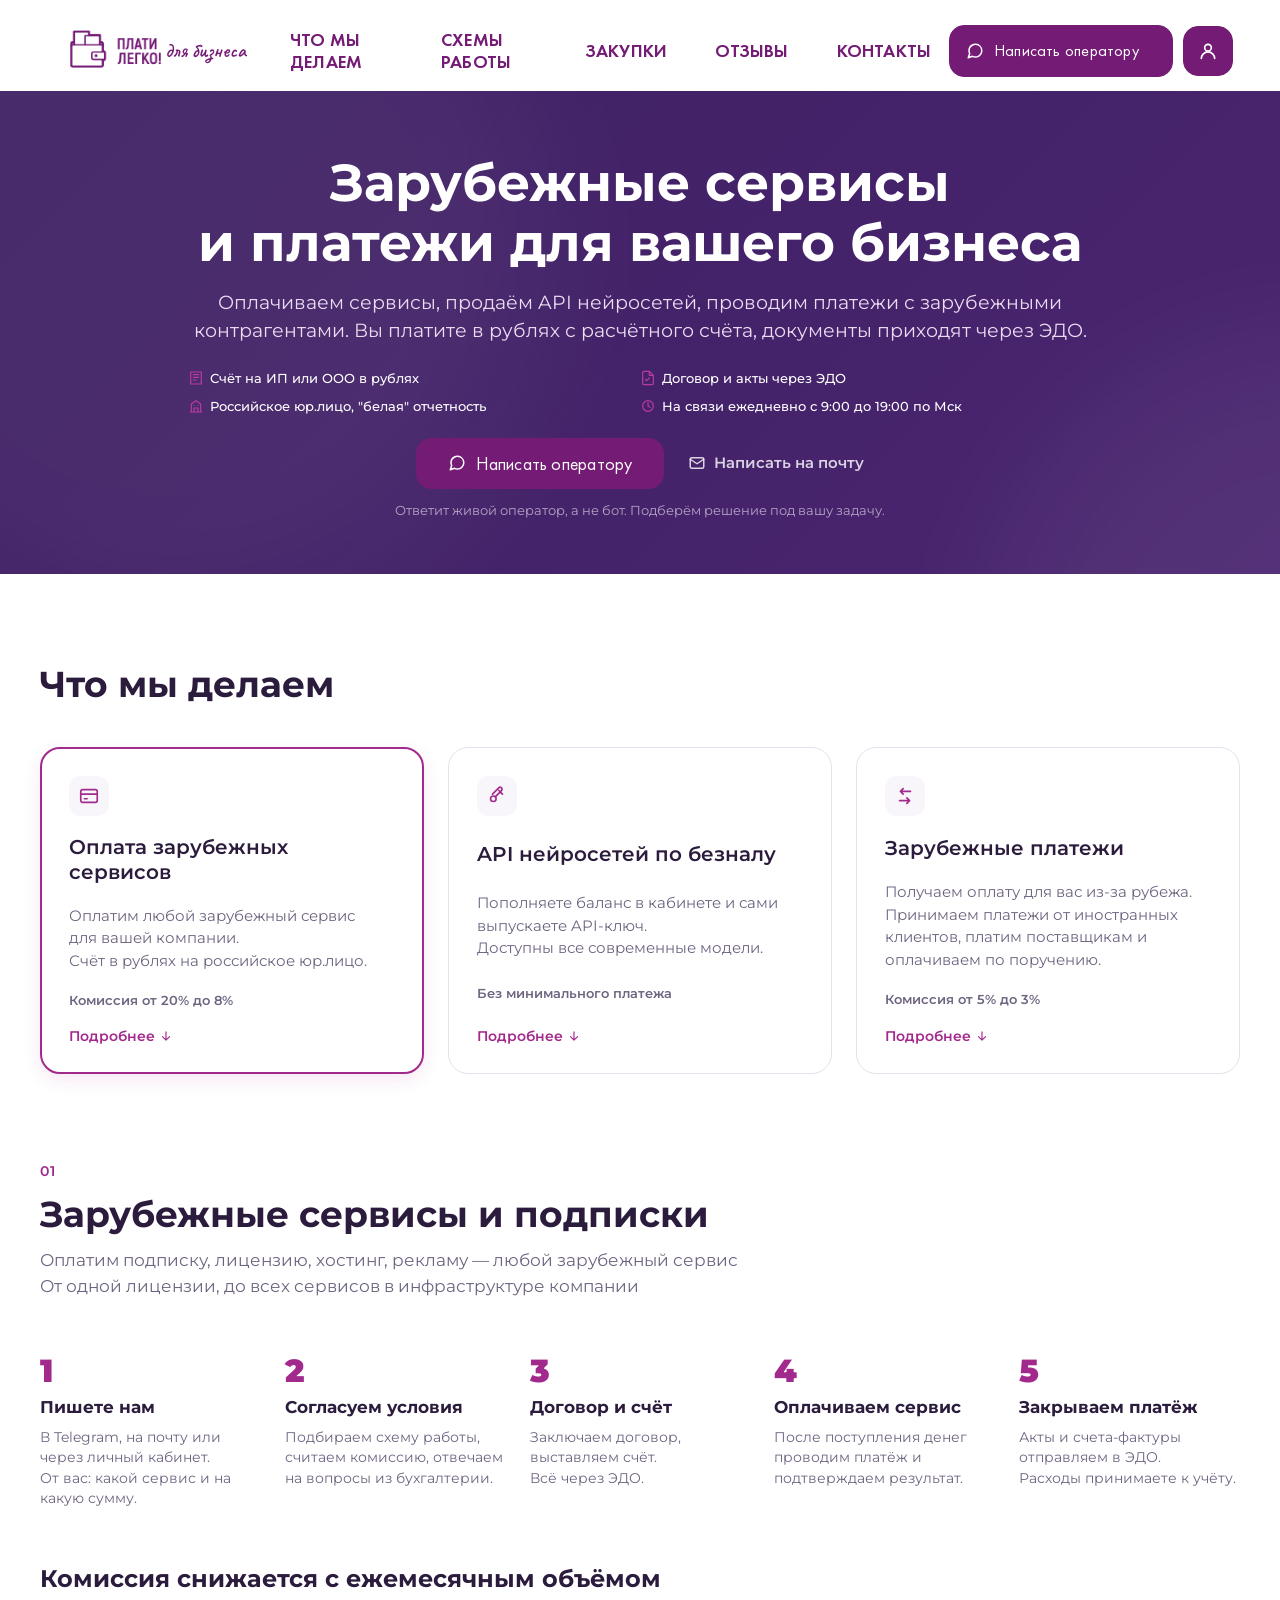
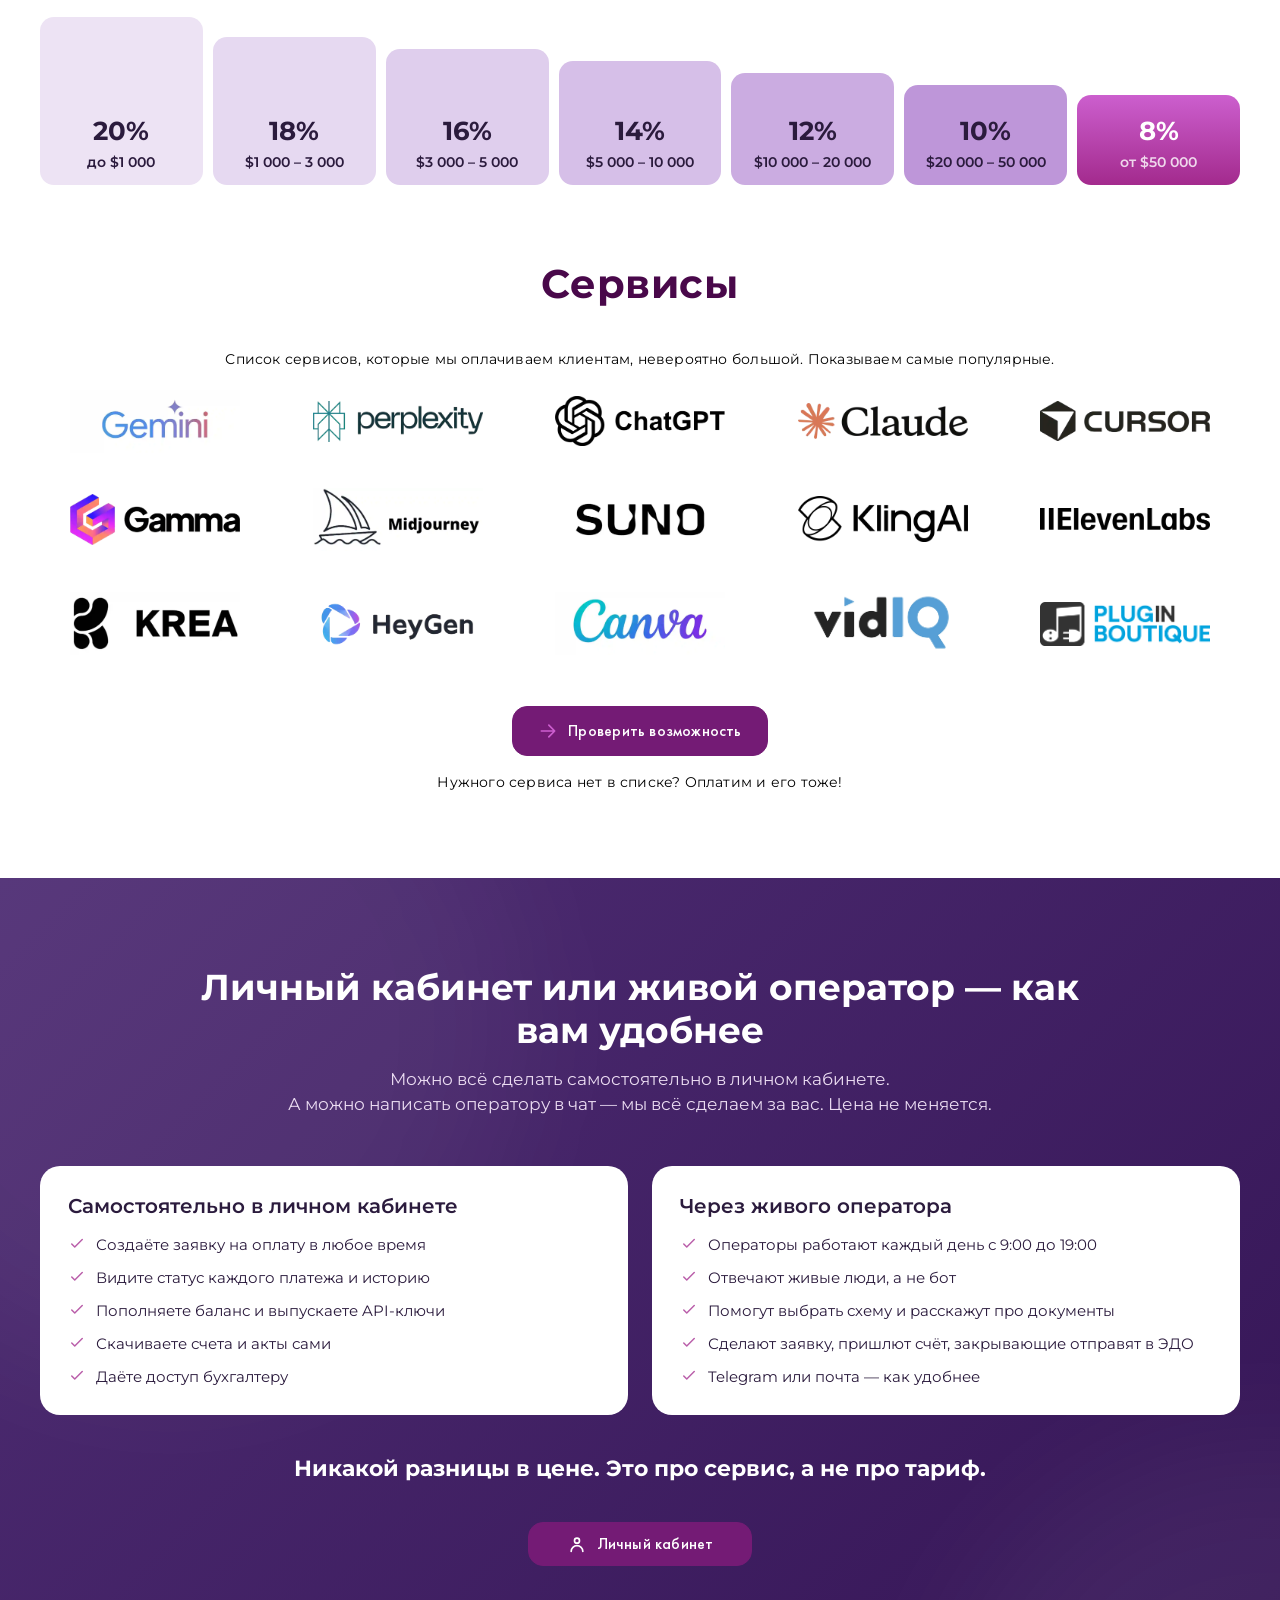
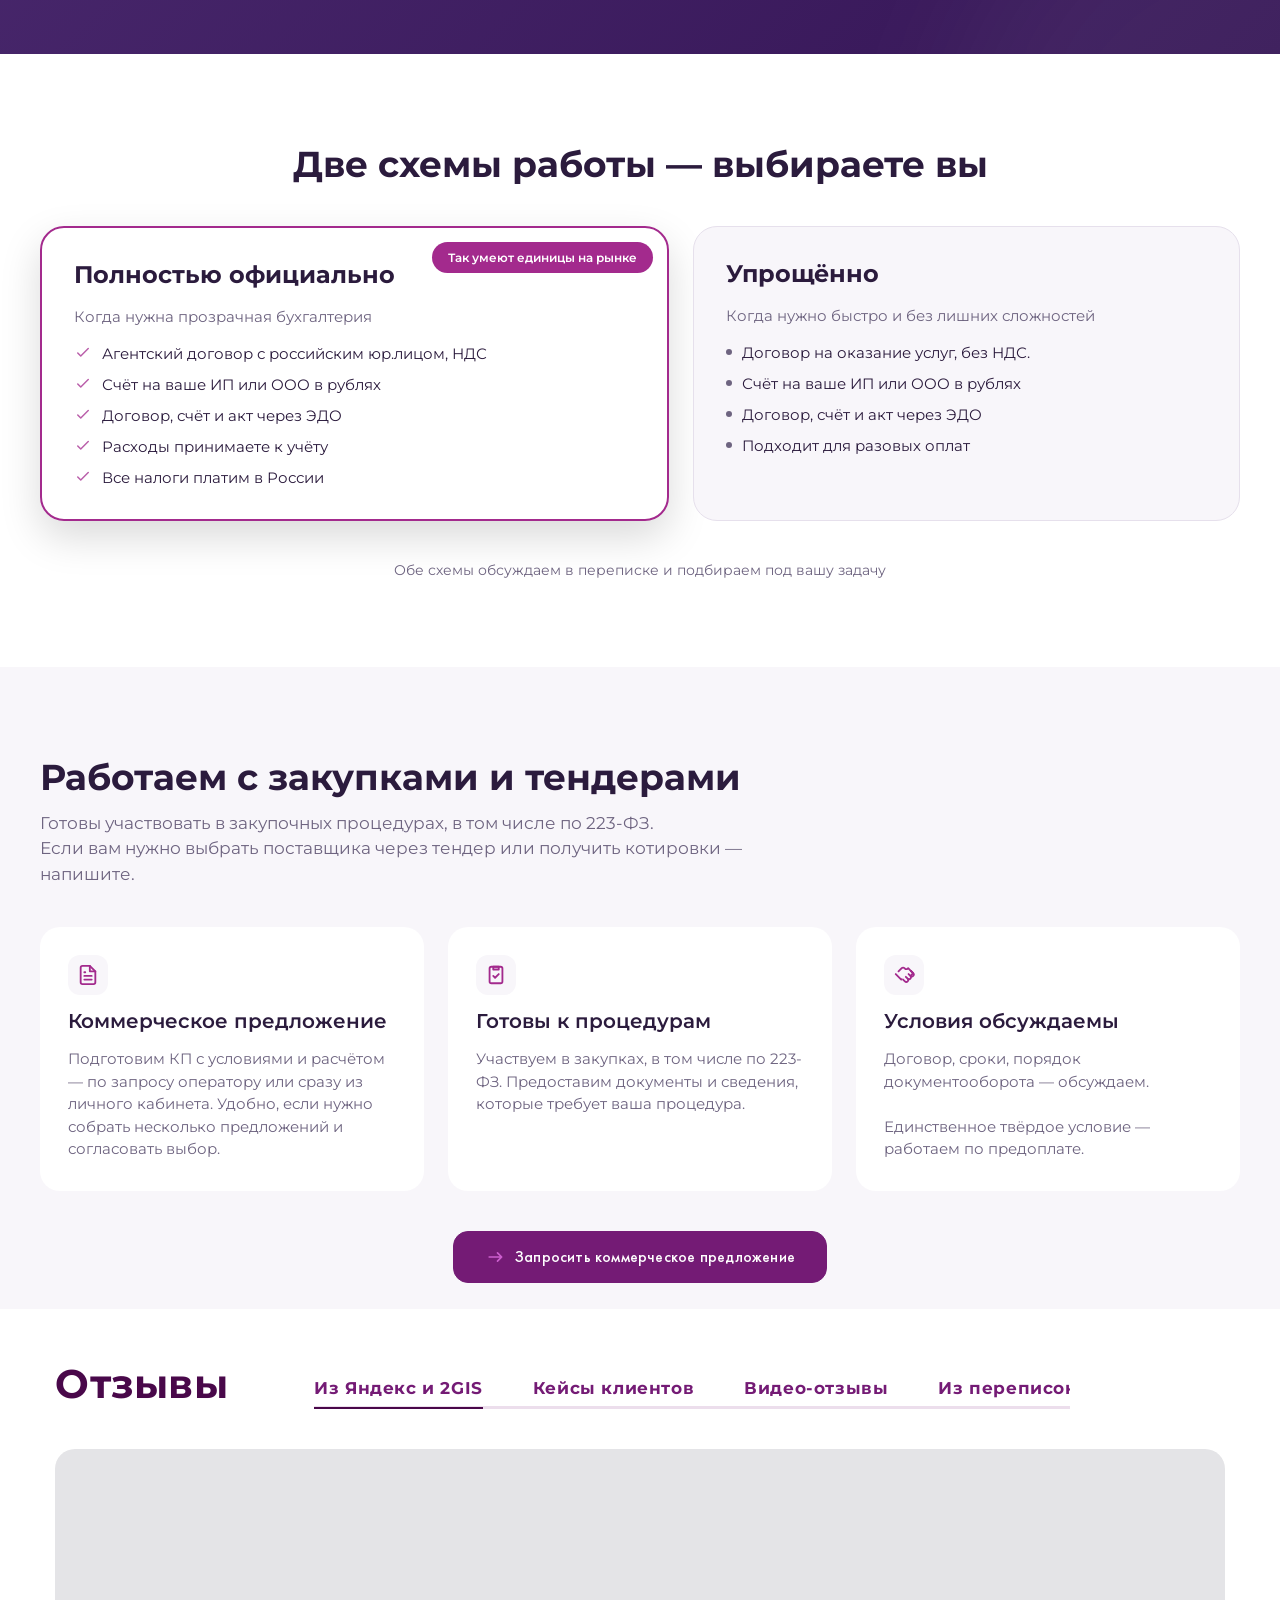
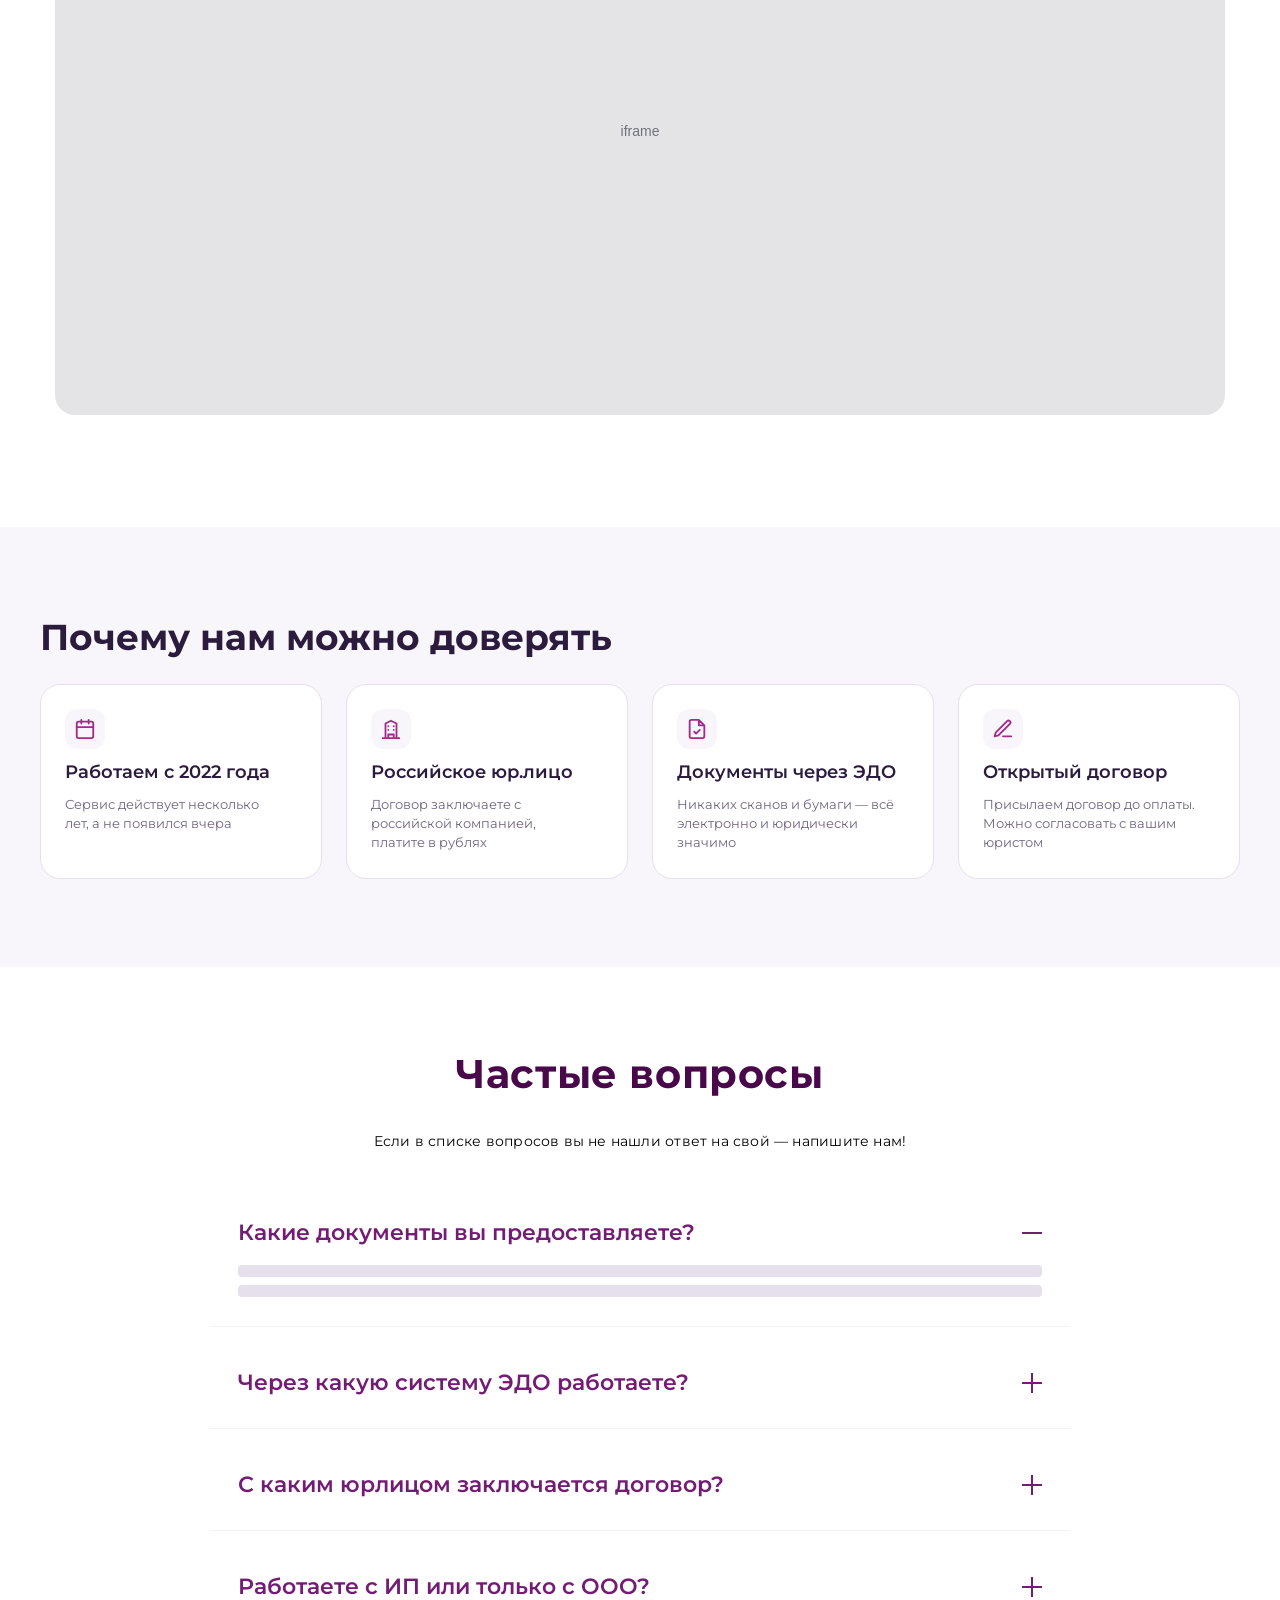
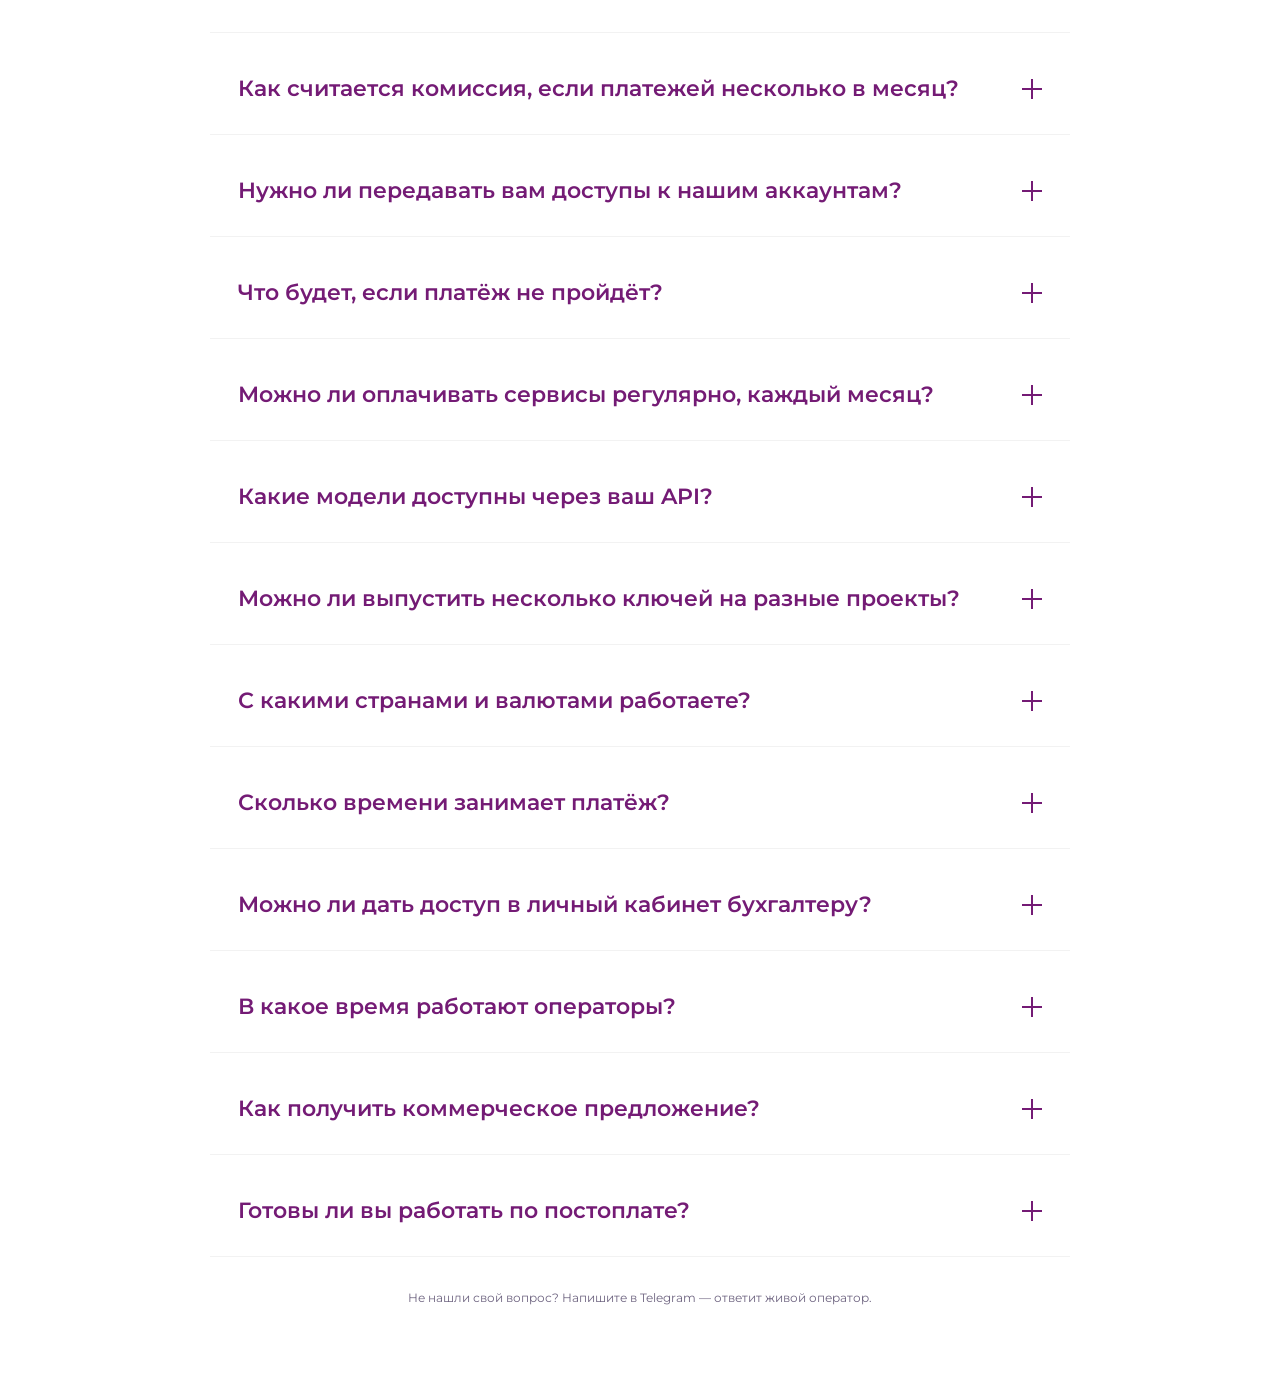
==== commit 4ae2e5d1: "feat: add FAQ accordion section" ====
--- a/index.html
+++ b/index.html
@@ -538,6 +538,110 @@
           </div>
         </div>
       </section>
+
+      <section class="faq" aria-labelledby="faq-title">
+        <h2 id="faq-title">Частые вопросы</h2>
+        <p class="faq__intro">Если в списке вопросов вы не нашли ответ на свой — напишите нам!</p>
+        <div class="faq__list">
+          <article class="faq__item is-open">
+            <button class="faq__question" type="button" aria-expanded="true" aria-controls="faq-answer-1" data-faq-trigger>
+              <span>Какие документы вы предоставляете?</span><i aria-hidden="true"></i>
+            </button>
+            <div class="faq__answer" id="faq-answer-1"><span></span><span></span></div>
+          </article>
+          <article class="faq__item">
+            <button class="faq__question" type="button" aria-expanded="false" aria-controls="faq-answer-2" data-faq-trigger>
+              <span>Через какую систему ЭДО работаете?</span><i aria-hidden="true"></i>
+            </button>
+            <div class="faq__answer" id="faq-answer-2" hidden><span></span><span></span></div>
+          </article>
+          <article class="faq__item">
+            <button class="faq__question" type="button" aria-expanded="false" aria-controls="faq-answer-3" data-faq-trigger>
+              <span>С каким юрлицом заключается договор?</span><i aria-hidden="true"></i>
+            </button>
+            <div class="faq__answer" id="faq-answer-3" hidden><span></span><span></span></div>
+          </article>
+          <article class="faq__item">
+            <button class="faq__question" type="button" aria-expanded="false" aria-controls="faq-answer-4" data-faq-trigger>
+              <span>Работаете с ИП или только с ООО?</span><i aria-hidden="true"></i>
+            </button>
+            <div class="faq__answer" id="faq-answer-4" hidden><span></span><span></span></div>
+          </article>
+          <article class="faq__item">
+            <button class="faq__question" type="button" aria-expanded="false" aria-controls="faq-answer-5" data-faq-trigger>
+              <span>Как считается комиссия, если платежей несколько в месяц?</span><i aria-hidden="true"></i>
+            </button>
+            <div class="faq__answer" id="faq-answer-5" hidden><span></span><span></span></div>
+          </article>
+          <article class="faq__item">
+            <button class="faq__question" type="button" aria-expanded="false" aria-controls="faq-answer-6" data-faq-trigger>
+              <span>Нужно ли передавать вам доступы к нашим аккаунтам?</span><i aria-hidden="true"></i>
+            </button>
+            <div class="faq__answer" id="faq-answer-6" hidden><span></span><span></span></div>
+          </article>
+          <article class="faq__item">
+            <button class="faq__question" type="button" aria-expanded="false" aria-controls="faq-answer-7" data-faq-trigger>
+              <span>Что будет, если платёж не пройдёт?</span><i aria-hidden="true"></i>
+            </button>
+            <div class="faq__answer" id="faq-answer-7" hidden><span></span><span></span></div>
+          </article>
+          <article class="faq__item">
+            <button class="faq__question" type="button" aria-expanded="false" aria-controls="faq-answer-8" data-faq-trigger>
+              <span>Можно ли оплачивать сервисы регулярно, каждый месяц?</span><i aria-hidden="true"></i>
+            </button>
+            <div class="faq__answer" id="faq-answer-8" hidden><span></span><span></span></div>
+          </article>
+          <article class="faq__item">
+            <button class="faq__question" type="button" aria-expanded="false" aria-controls="faq-answer-9" data-faq-trigger>
+              <span>Какие модели доступны через ваш API?</span><i aria-hidden="true"></i>
+            </button>
+            <div class="faq__answer" id="faq-answer-9" hidden><span></span><span></span></div>
+          </article>
+          <article class="faq__item">
+            <button class="faq__question" type="button" aria-expanded="false" aria-controls="faq-answer-10" data-faq-trigger>
+              <span>Можно ли выпустить несколько ключей на разные проекты?</span><i aria-hidden="true"></i>
+            </button>
+            <div class="faq__answer" id="faq-answer-10" hidden><span></span><span></span></div>
+          </article>
+          <article class="faq__item">
+            <button class="faq__question" type="button" aria-expanded="false" aria-controls="faq-answer-11" data-faq-trigger>
+              <span>С какими странами и валютами работаете?</span><i aria-hidden="true"></i>
+            </button>
+            <div class="faq__answer" id="faq-answer-11" hidden><span></span><span></span></div>
+          </article>
+          <article class="faq__item">
+            <button class="faq__question" type="button" aria-expanded="false" aria-controls="faq-answer-12" data-faq-trigger>
+              <span>Сколько времени занимает платёж?</span><i aria-hidden="true"></i>
+            </button>
+            <div class="faq__answer" id="faq-answer-12" hidden><span></span><span></span></div>
+          </article>
+          <article class="faq__item">
+            <button class="faq__question" type="button" aria-expanded="false" aria-controls="faq-answer-13" data-faq-trigger>
+              <span>Можно ли дать доступ в личный кабинет бухгалтеру?</span><i aria-hidden="true"></i>
+            </button>
+            <div class="faq__answer" id="faq-answer-13" hidden><span></span><span></span></div>
+          </article>
+          <article class="faq__item">
+            <button class="faq__question" type="button" aria-expanded="false" aria-controls="faq-answer-14" data-faq-trigger>
+              <span>В какое время работают операторы?</span><i aria-hidden="true"></i>
+            </button>
+            <div class="faq__answer" id="faq-answer-14" hidden><span></span><span></span></div>
+          </article>
+          <article class="faq__item">
+            <button class="faq__question" type="button" aria-expanded="false" aria-controls="faq-answer-15" data-faq-trigger>
+              <span>Как получить коммерческое предложение?</span><i aria-hidden="true"></i>
+            </button>
+            <div class="faq__answer" id="faq-answer-15" hidden><span></span><span></span></div>
+          </article>
+          <article class="faq__item">
+            <button class="faq__question" type="button" aria-expanded="false" aria-controls="faq-answer-16" data-faq-trigger>
+              <span>Готовы ли вы работать по постоплате?</span><i aria-hidden="true"></i>
+            </button>
+            <div class="faq__answer" id="faq-answer-16" hidden><span></span><span></span></div>
+          </article>
+        </div>
+        <p class="faq__footer">Не нашли свой вопрос? Напишите в Telegram —<br class="faq__mobile-break"> ответит живой оператор.</p>
+      </section>
     </main>
 
     <script src="script.js"></script>
--- a/styles.css
+++ b/styles.css
@@ -1532,6 +1532,137 @@
   line-height: 1.45;
 }
 
+.faq {
+  display: flex;
+  flex-direction: column;
+  align-items: center;
+  gap: 32px;
+  padding: 88px 0;
+  background: #ffffff;
+}
+
+.faq h2,
+.faq__intro,
+.faq__footer {
+  width: 860px;
+  max-width: calc(100% - 64px);
+  margin: 0;
+  font-family: Montserrat, Arial, sans-serif;
+  text-align: center;
+}
+
+.faq h2 {
+  color: #49084a;
+  font-size: 40px;
+  font-weight: 700;
+  letter-spacing: 0.6px;
+  line-height: 0.95;
+}
+
+.faq__intro {
+  color: #000000;
+  font-size: 14px;
+  font-weight: 400;
+  letter-spacing: 0.21px;
+  line-height: 2.29;
+}
+
+.faq__list {
+  display: flex;
+  flex-direction: column;
+  width: 860px;
+  max-width: calc(100% - 64px);
+  gap: 12px;
+}
+
+.faq__item {
+  display: flex;
+  flex-direction: column;
+  gap: 16px;
+  padding: 28px 28px 29px;
+  border-bottom: 1px solid #f2f2f2;
+  background: #ffffff;
+}
+
+.faq__question {
+  display: flex;
+  align-items: center;
+  justify-content: space-between;
+  width: 100%;
+  min-height: 32px;
+  gap: 16px;
+  padding: 0;
+  border: 0;
+  color: #741b75;
+  font-family: Montserrat, Arial, sans-serif;
+  font-size: 22px;
+  font-weight: 600;
+  line-height: 1.45;
+  text-align: left;
+  cursor: pointer;
+  background: transparent;
+}
+
+.faq__question span {
+  flex: 1 1 auto;
+}
+
+.faq__question i {
+  position: relative;
+  display: block;
+  flex: 0 0 20px;
+  width: 20px;
+  height: 20px;
+}
+
+.faq__question i::before,
+.faq__question i::after {
+  position: absolute;
+  top: 9px;
+  left: 0;
+  width: 20px;
+  height: 2px;
+  content: "";
+  background: #741b75;
+  transition: transform 180ms ease;
+}
+
+.faq__question i::after {
+  transform: rotate(90deg);
+}
+
+.faq__item.is-open .faq__question i::after {
+  transform: rotate(0deg);
+}
+
+.faq__answer {
+  display: flex;
+  flex-direction: column;
+  gap: 8px;
+}
+
+.faq__answer[hidden] {
+  display: none;
+}
+
+.faq__answer span {
+  display: block;
+  width: 100%;
+  height: 12px;
+  border-radius: 4px;
+  background: var(--color-border);
+}
+
+.faq__footer {
+  color: var(--color-text-muted);
+  font-size: 12px;
+  font-weight: 400;
+}
+
+.faq__mobile-break {
+  display: none;
+}
+
 .api-neural-networks {
   padding: 88px 0;
   background: #ffffff;
@@ -2815,6 +2946,60 @@
     line-height: 1.4;
   }
 
+  .faq {
+    align-items: stretch;
+    gap: 16px;
+    padding: 56px 16px;
+  }
+
+  .faq h2,
+  .faq__intro,
+  .faq__footer,
+  .faq__list {
+    width: 100%;
+    max-width: none;
+    text-align: left;
+  }
+
+  .faq h2 {
+    font-size: 24px;
+    letter-spacing: normal;
+    line-height: normal;
+  }
+
+  .faq__intro {
+    font-size: 14px;
+    letter-spacing: normal;
+    line-height: 1.4;
+  }
+
+  .faq__list {
+    gap: 0;
+  }
+
+  .faq__item {
+    gap: 14px;
+    padding: 16px 0;
+    border-bottom-color: var(--color-border);
+  }
+
+  .faq__question {
+    min-height: 20px;
+    gap: 12px;
+    font-size: 15px;
+    line-height: 1.35;
+  }
+
+  .faq__footer {
+    font-size: 12px;
+    line-height: normal;
+    text-align: center;
+  }
+
+  .faq__mobile-break {
+    display: inline;
+  }
+
   @keyframes service-directory-first-row {
     from { transform: translateX(-160px); }
     to { transform: translateX(-1399px); }
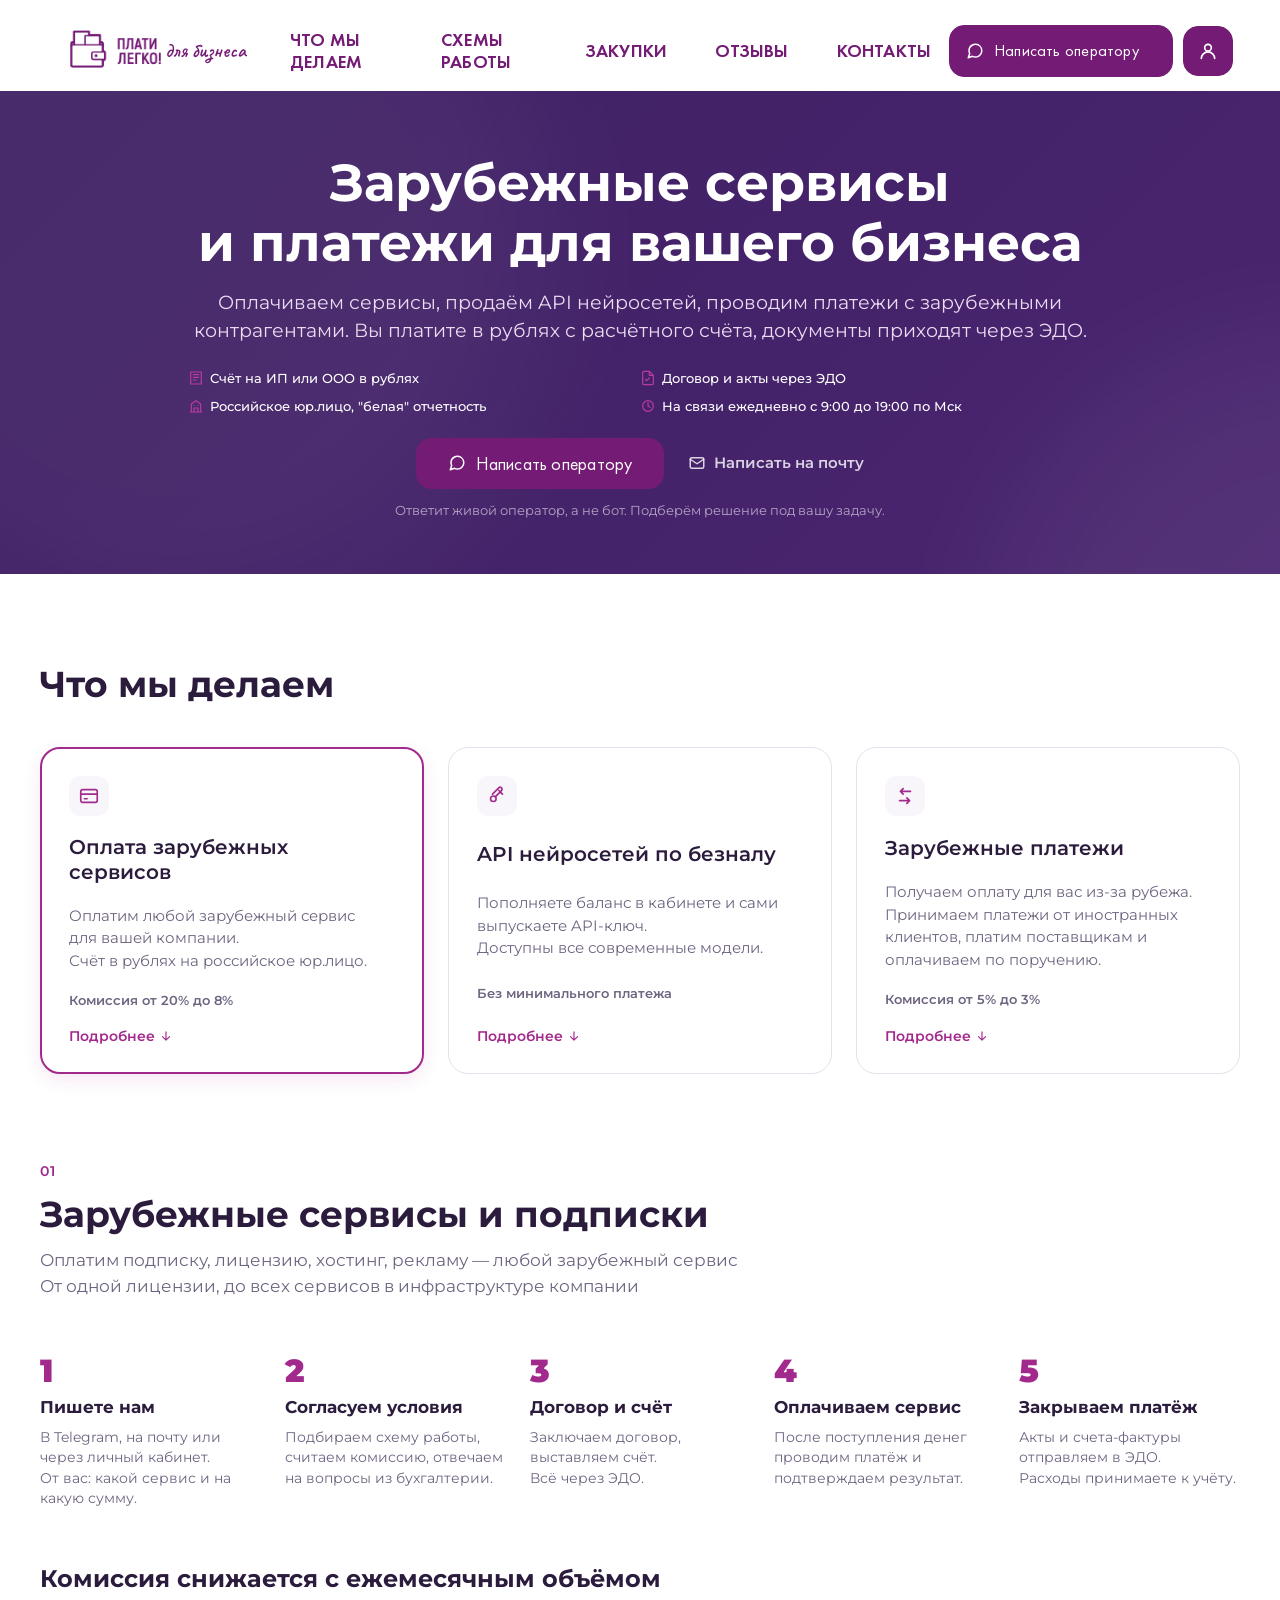
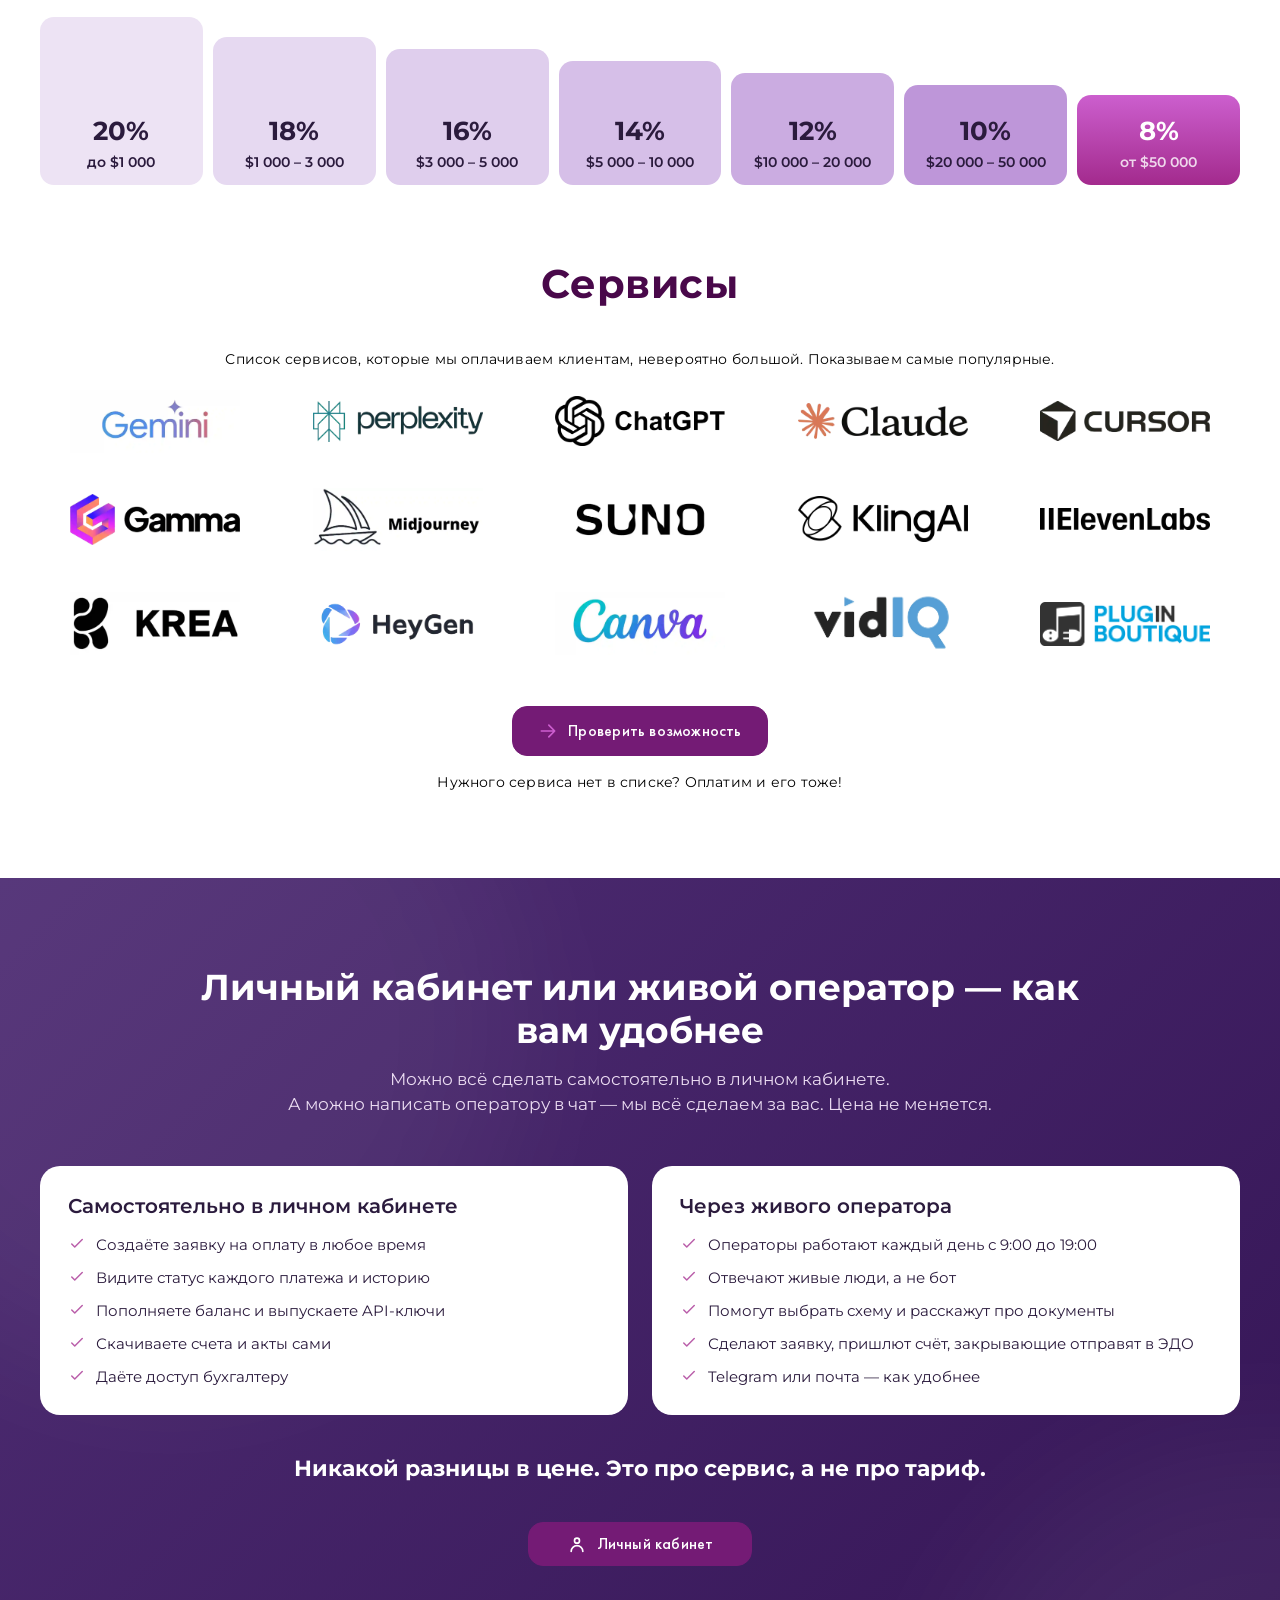
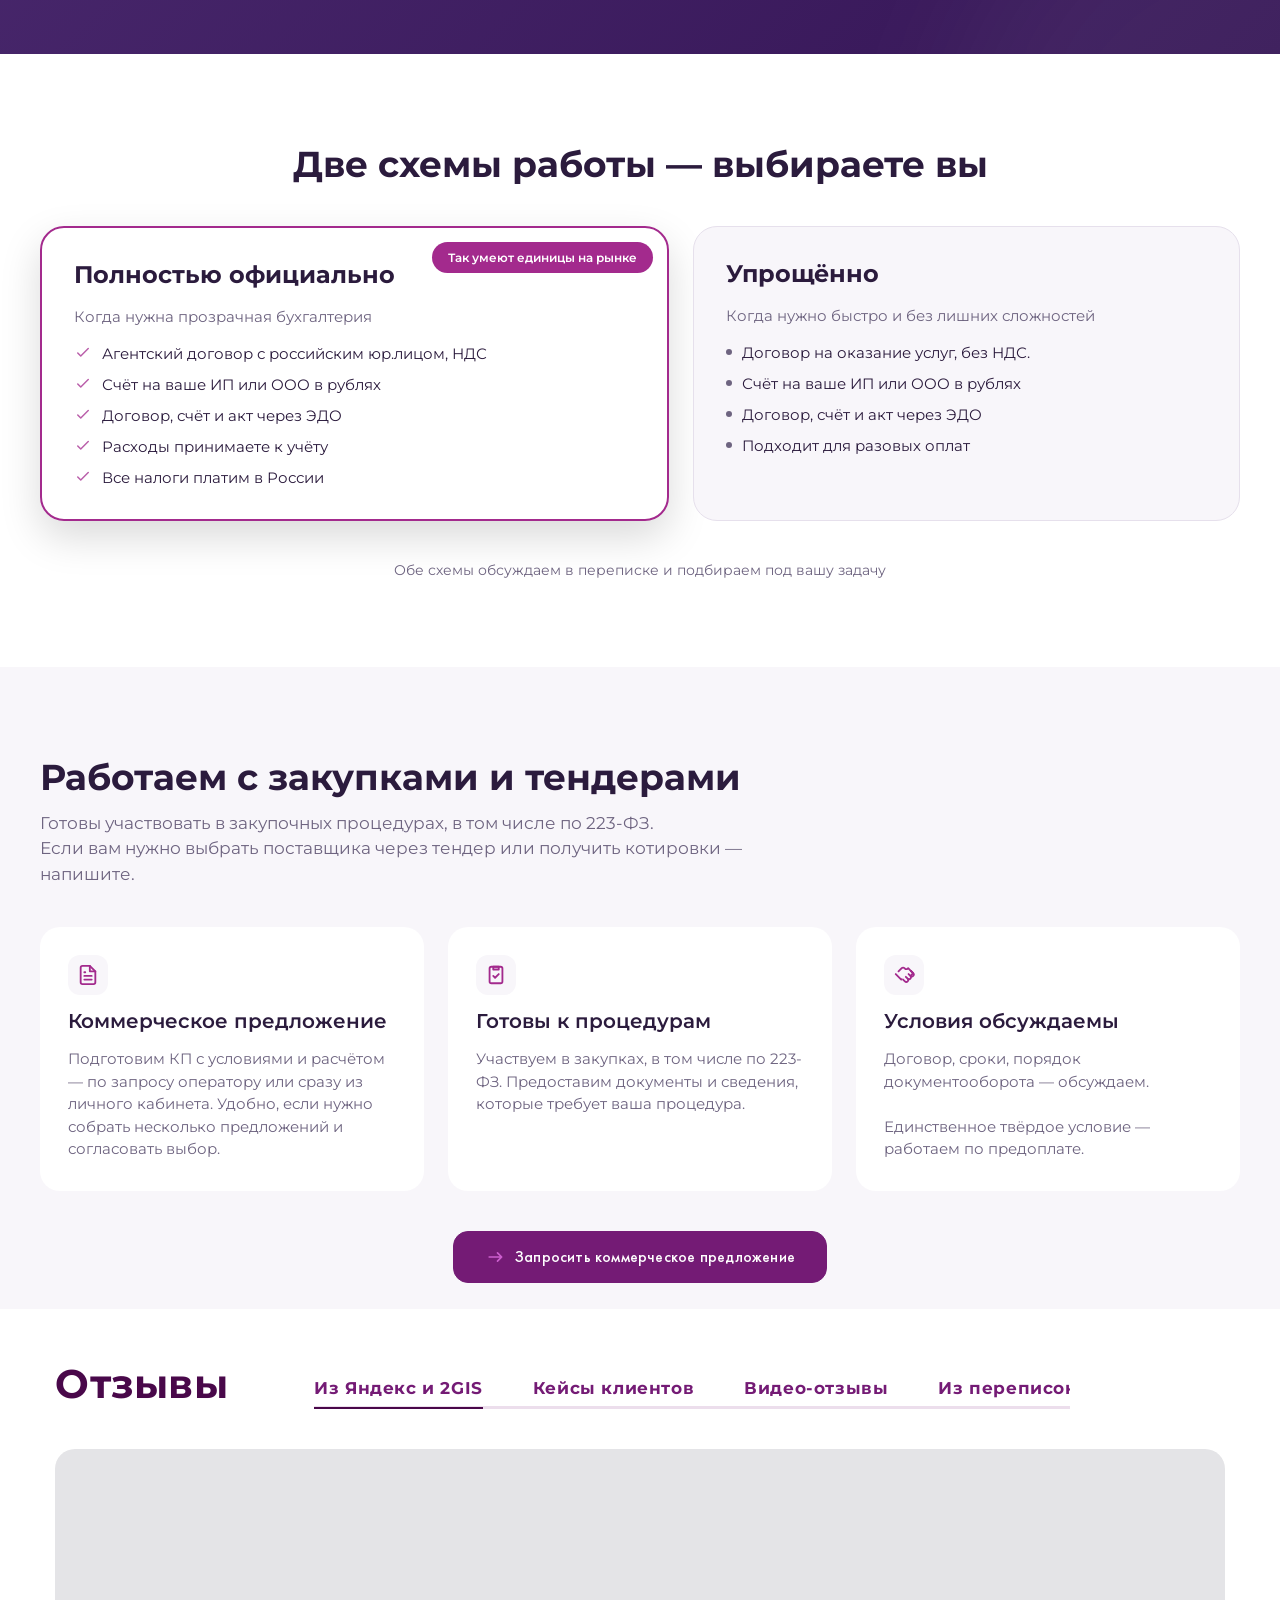
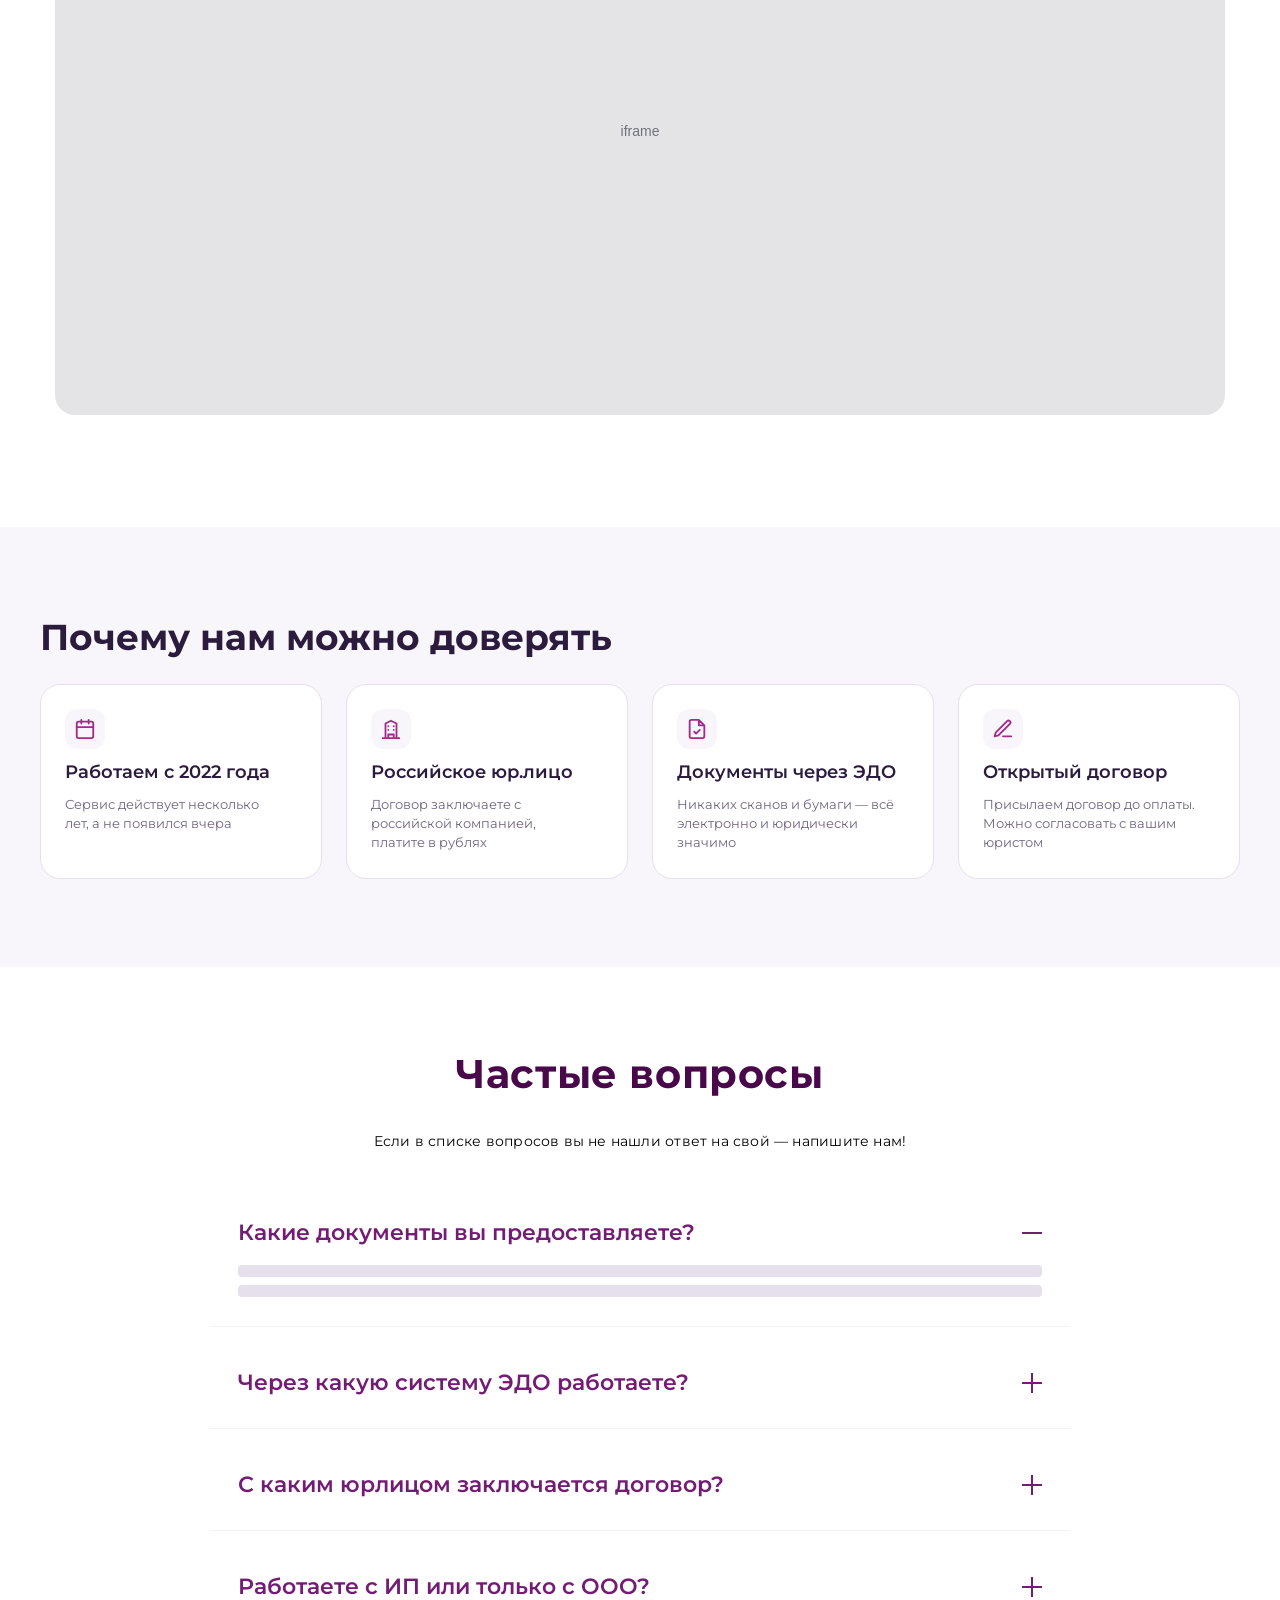
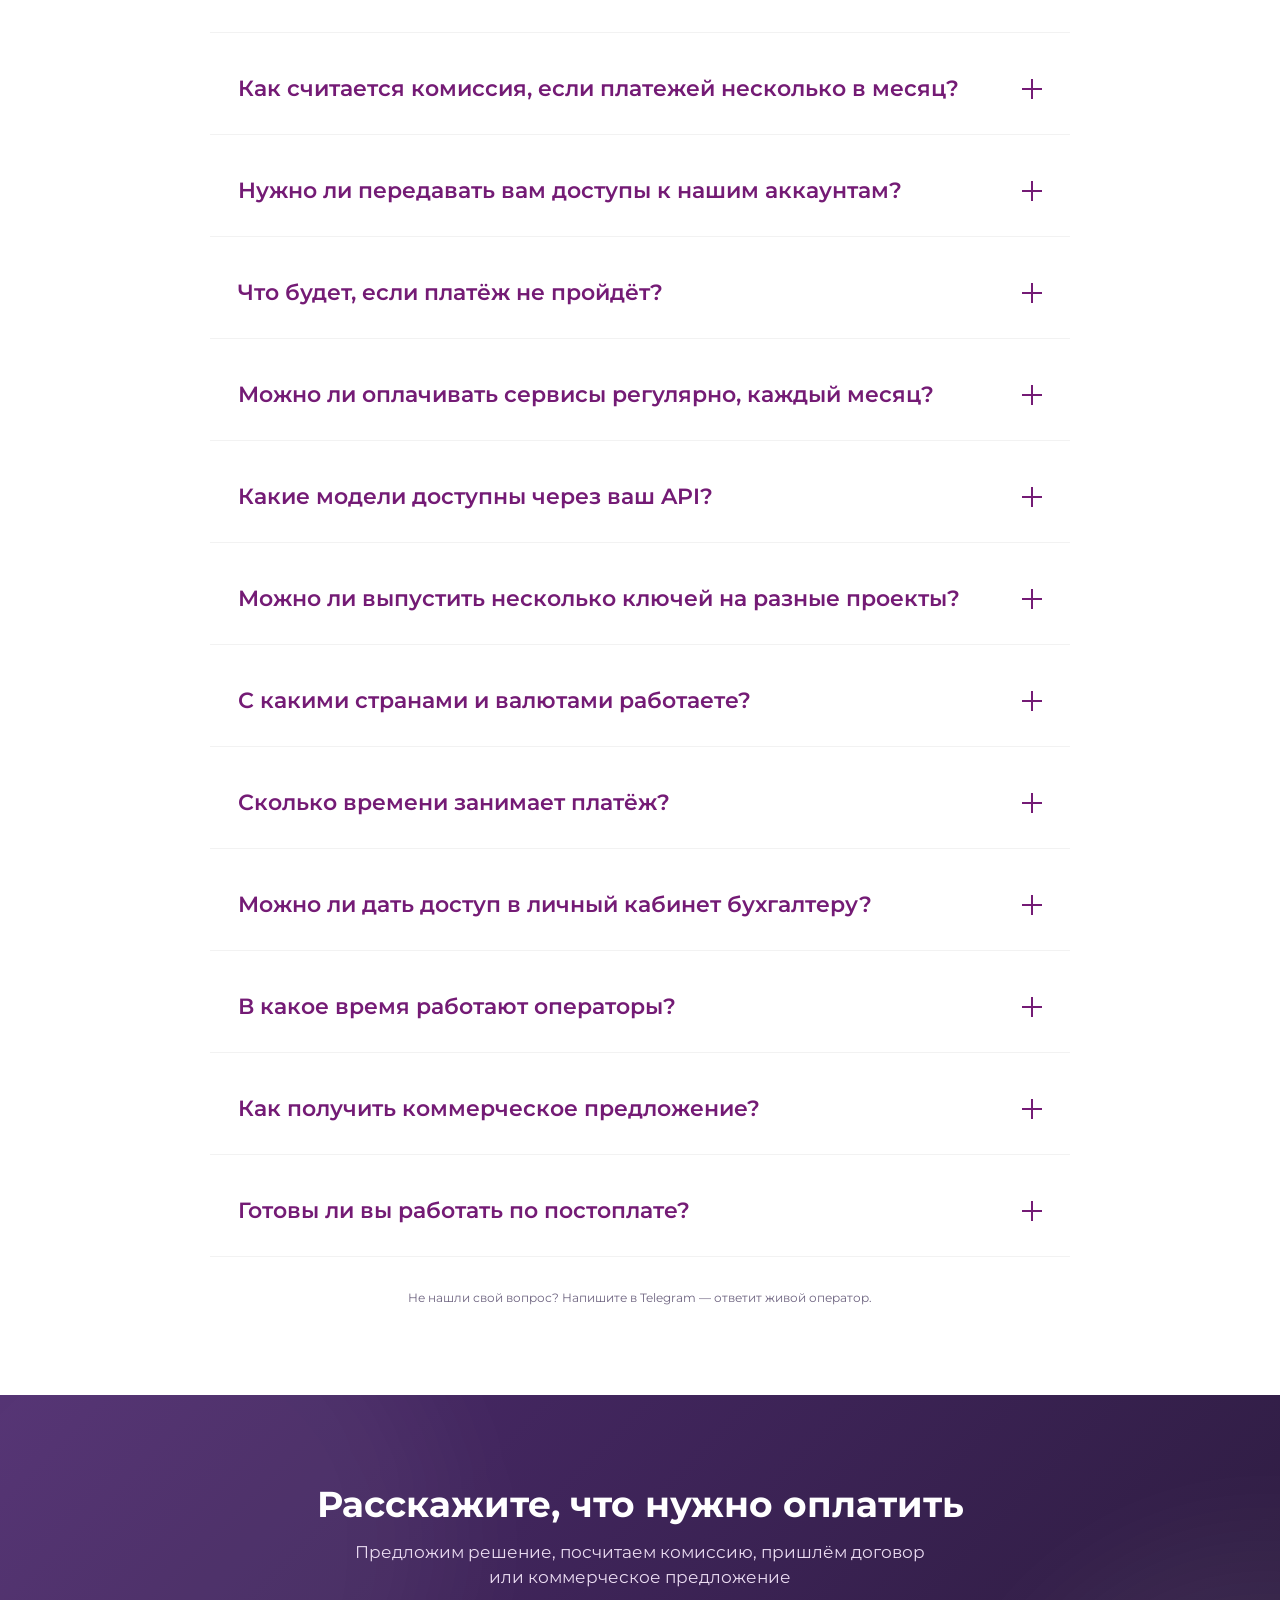
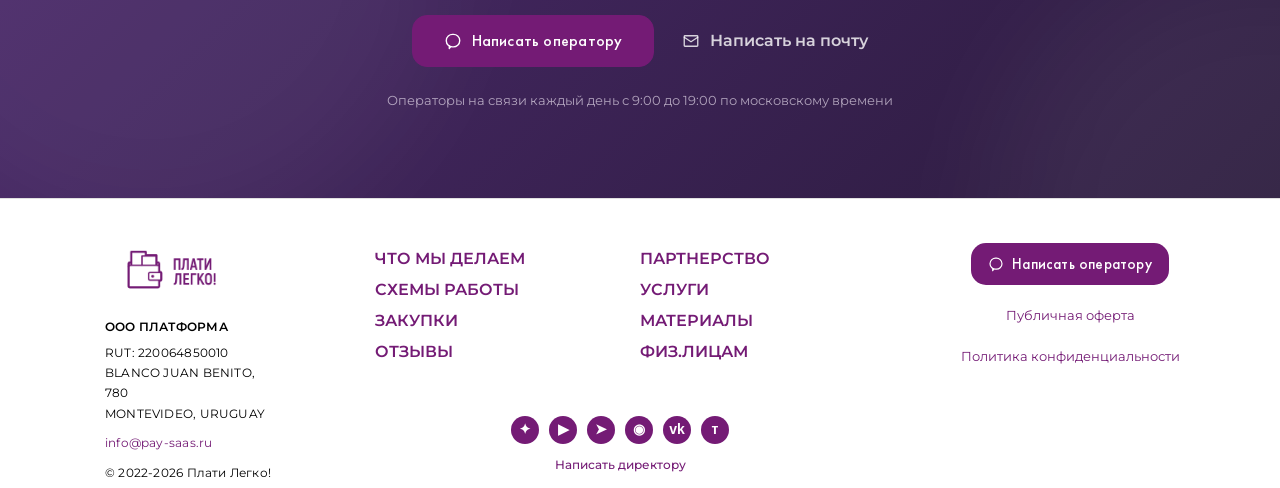
==== commit f2d64032: "feat: add final CTA and desktop footer" ====
--- a/index.html
+++ b/index.html
@@ -642,7 +642,58 @@
         </div>
         <p class="faq__footer">Не нашли свой вопрос? Напишите в Telegram —<br class="faq__mobile-break"> ответит живой оператор.</p>
       </section>
+
+      <section class="final-cta" id="contact-operator" aria-labelledby="final-cta-title">
+        <span class="final-cta__glow final-cta__glow--left" aria-hidden="true"></span>
+        <span class="final-cta__glow final-cta__glow--right" aria-hidden="true"></span>
+        <div class="final-cta__content">
+          <div class="final-cta__heading">
+            <h2 id="final-cta-title">Расскажите, что нужно оплатить</h2>
+            <p class="final-cta__desktop-copy">Предложим решение, посчитаем комиссию, пришлём договор<br>или коммерческое предложение</p>
+            <p class="final-cta__mobile-copy">Предложим схему, посчитаем комиссию,<br>пришлём договор или коммерческое<br>предложение</p>
+          </div>
+          <div class="final-cta__actions">
+            <a class="final-cta__operator" href="https://t.me" target="_blank" rel="noreferrer">
+              <svg viewBox="0 0 24 24" aria-hidden="true"><path d="M21 11.5a8.4 8.4 0 0 1-9 8.3A8.4 8.4 0 0 1 3 11.5 8.4 8.4 0 0 1 12 3.2a8.4 8.4 0 0 1 9 8.3Z"></path><path d="M8.5 20.1 7 22l.2-3.5"></path></svg>
+              <span>Написать оператору</span>
+            </a>
+            <a class="final-cta__email" href="mailto:info@pay-saas.ru">
+              <svg viewBox="0 0 24 24" aria-hidden="true"><rect x="3" y="5" width="18" height="14" rx="1"></rect><path d="m3 7 9 6 9-6"></path></svg>
+              <span>Написать на почту</span>
+            </a>
+          </div>
+          <p class="final-cta__note">Операторы на связи каждый день с 9:00 до 19:00 по московскому времени</p>
+        </div>
+      </section>
     </main>
+
+    <footer class="site-footer">
+      <div class="site-footer__inner">
+        <div class="site-footer__identity">
+          <img src="assets/images/header-logo.webp" width="140" height="62" alt="Плати легко">
+          <strong>ООО ПЛАТФОРМА</strong>
+          <p>RUT: 220064850010<br>BLANCO JUAN BENITO, 780<br>MONTEVIDEO, URUGUAY</p>
+          <a href="mailto:info@pay-saas.ru">info@pay-saas.ru</a>
+          <span>© 2022-2026 Плати Легко!</span>
+        </div>
+
+        <nav class="site-footer__nav" aria-label="Разделы сайта">
+          <div><a href="#services">ЧТО МЫ ДЕЛАЕМ</a><a href="#work-schemes">СХЕМЫ РАБОТЫ</a><a href="#purchases">ЗАКУПКИ</a><a href="#reviews">ОТЗЫВЫ</a></div>
+          <div><a href="#contact-operator">ПАРТНЕРСТВО</a><a href="#services">УСЛУГИ</a><a href="#service-directory">МАТЕРИАЛЫ</a><a href="#contact-operator">ФИЗ.ЛИЦАМ</a></div>
+        </nav>
+
+        <div class="site-footer__contacts">
+          <a class="site-footer__button" href="https://t.me" target="_blank" rel="noreferrer"><svg viewBox="0 0 24 24" aria-hidden="true"><path d="M21 11.5a8.4 8.4 0 0 1-9 8.3A8.4 8.4 0 0 1 3 11.5 8.4 8.4 0 0 1 12 3.2a8.4 8.4 0 0 1 9 8.3Z"></path><path d="M8.5 20.1 7 22l.2-3.5"></path></svg>Написать оператору</a>
+          <a href="#">Публичная оферта</a>
+          <a href="#">Политика конфиденциальности</a>
+        </div>
+
+        <div class="site-footer__social">
+          <div aria-label="Социальные сети"><a href="#" aria-label="Сайт">✦</a><a href="#" aria-label="YouTube">▶</a><a href="#" aria-label="Telegram">➤</a><a href="#" aria-label="WhatsApp">◉</a><a href="#" aria-label="ВКонтакте">vk</a><a href="#" aria-label="TenChat">т</a></div>
+          <a href="mailto:info@pay-saas.ru">Написать директору</a>
+        </div>
+      </div>
+    </footer>
 
     <script src="script.js"></script>
   </body>
--- a/styles.css
+++ b/styles.css
@@ -4,6 +4,346 @@
   font-style: normal;
   font-weight: 600;
   font-display: swap;
+}
+
+.final-cta {
+  position: relative;
+  display: flex;
+  min-height: 344px;
+  padding: 88px 32px;
+  overflow: hidden;
+  color: #ffffff;
+  background: linear-gradient(135deg, #4d2b6e 0%, #2b1b3d 100%);
+}
+
+.final-cta__glow {
+  position: absolute;
+  width: 600px;
+  height: 600px;
+  border-radius: 50%;
+  background: rgb(255 255 255 / 5%);
+  filter: blur(60px);
+  pointer-events: none;
+}
+
+.final-cta__glow--left {
+  top: -150px;
+  left: -150px;
+}
+
+.final-cta__glow--right {
+  top: 150px;
+  right: -260px;
+  width: 550px;
+  height: 550px;
+  background: rgb(255 255 255 / 6%);
+}
+
+.final-cta__content {
+  position: relative;
+  z-index: 1;
+  display: flex;
+  flex-direction: column;
+  align-items: center;
+  width: 100%;
+  gap: 24px;
+  margin: auto;
+}
+
+.final-cta__heading {
+  display: flex;
+  flex-direction: column;
+  align-items: center;
+  width: 800px;
+  max-width: 100%;
+  gap: 14px;
+  text-align: center;
+}
+
+.final-cta h2,
+.final-cta p {
+  margin: 0;
+}
+
+.final-cta h2 {
+  color: #ffffff;
+  font-family: Montserrat, Arial, sans-serif;
+  font-size: 36px;
+  font-weight: 700;
+  line-height: 1.2;
+}
+
+.final-cta__heading p {
+  color: #ebdcf2;
+  font-family: Montserrat, Arial, sans-serif;
+  font-size: 17px;
+  font-weight: 400;
+  line-height: 1.5;
+}
+
+.final-cta__mobile-copy {
+  display: none;
+}
+
+.final-cta__actions {
+  display: flex;
+  align-items: center;
+  gap: 28px;
+}
+
+.final-cta__operator,
+.final-cta__email {
+  display: inline-flex;
+  align-items: center;
+  justify-content: center;
+  gap: 10px;
+  color: #ffffff;
+}
+
+.final-cta__operator {
+  padding: 13px 31px;
+  border: 1px solid #741b75;
+  border-radius: 15px;
+  background: #741b75;
+  font-family: "Futura PT", Arial, sans-serif;
+  font-size: 16px;
+  font-weight: 500;
+  letter-spacing: 0.21px;
+  line-height: 1.5;
+}
+
+.final-cta__operator svg,
+.final-cta__email svg,
+.site-footer__button svg {
+  width: 18px;
+  height: 18px;
+  fill: none;
+  stroke: currentcolor;
+  stroke-linecap: round;
+  stroke-linejoin: round;
+  stroke-width: 1.8;
+}
+
+.final-cta__email {
+  color: #ffffffcc;
+  font-family: Montserrat, Arial, sans-serif;
+  font-size: 16px;
+  font-weight: 600;
+}
+
+.final-cta__note {
+  color: #f0e6f5a8;
+  font-family: Montserrat, Arial, sans-serif;
+  font-size: 13px;
+  font-weight: 400;
+}
+
+.site-footer {
+  display: flex;
+  justify-content: center;
+  padding: 41px 32px 5px;
+  border-top: 1px solid #e0e0e0;
+  background: #ffffff;
+}
+
+.site-footer__inner {
+  display: grid;
+  grid-template-columns: 200px 1fr 240px;
+  grid-template-areas: "identity nav contacts" "identity social contacts";
+  width: 1100px;
+  max-width: 100%;
+  column-gap: 70px;
+}
+
+.site-footer__identity {
+  grid-area: identity;
+  display: flex;
+  flex-direction: column;
+  align-items: flex-start;
+  padding: 0 15px;
+  color: #000000;
+  font-family: Montserrat, Arial, sans-serif;
+  font-size: 12px;
+  font-weight: 400;
+  letter-spacing: 0.21px;
+  line-height: 1.67;
+}
+
+.site-footer__identity img {
+  width: 140px;
+  height: 62px;
+  margin-bottom: 9px;
+  object-fit: contain;
+  object-position: left center;
+}
+
+.site-footer__identity strong {
+  font-weight: 600;
+  line-height: 2.67;
+}
+
+.site-footer__identity p {
+  margin: 0 0 9px;
+}
+
+.site-footer__identity a {
+  margin-bottom: 10px;
+  color: #741b75;
+}
+
+.site-footer__nav {
+  grid-area: nav;
+  display: grid;
+  grid-template-columns: repeat(2, minmax(0, 1fr));
+  gap: 40px;
+  padding: 6px 15px 0;
+}
+
+.site-footer__nav div {
+  display: flex;
+  flex-direction: column;
+}
+
+.site-footer__nav a {
+  min-height: 31px;
+  padding: 3px 0;
+  color: #741b75;
+  font-family: Montserrat, Arial, sans-serif;
+  font-size: 16px;
+  font-weight: 600;
+  line-height: 1.25;
+}
+
+.site-footer__contacts {
+  grid-area: contacts;
+  display: flex;
+  flex-direction: column;
+  align-items: center;
+  gap: 21px;
+  padding-top: 3px;
+  color: #741b75;
+  font-family: Montserrat, Arial, sans-serif;
+  font-size: 13px;
+  font-weight: 400;
+}
+
+.site-footer__button {
+  display: inline-flex;
+  align-items: center;
+  justify-content: center;
+  gap: 8px;
+  width: 198px;
+  height: 42px;
+  border-radius: 15px;
+  color: #ffffff;
+  background: #741b75;
+  font-family: "Futura PT", Arial, sans-serif;
+  font-size: 15px;
+  font-weight: 500;
+  letter-spacing: 0.21px;
+}
+
+.site-footer__button svg {
+  width: 16px;
+  height: 16px;
+}
+
+.site-footer__social {
+  grid-area: social;
+  display: flex;
+  flex-direction: column;
+  align-items: center;
+  gap: 12px;
+  padding-top: 36px;
+  color: #741b75;
+  font-family: Montserrat, Arial, sans-serif;
+  font-size: 12px;
+}
+
+.site-footer__social > div {
+  display: flex;
+  align-items: center;
+  gap: 10px;
+}
+
+.site-footer__social > div a {
+  display: inline-flex;
+  align-items: center;
+  justify-content: center;
+  width: 28px;
+  height: 28px;
+  border-radius: 50%;
+  color: #ffffff;
+  background: #741b75;
+  font-family: Arial, sans-serif;
+  font-size: 14px;
+  font-weight: 700;
+}
+
+@media (max-width: 900px) {
+  .final-cta {
+    min-height: 356px;
+    padding: 64px 16px;
+  }
+
+  .final-cta__content {
+    gap: 16px;
+  }
+
+  .final-cta__heading {
+    gap: 16px;
+  }
+
+  .final-cta h2 {
+    font-size: 24px;
+    line-height: 1.25;
+  }
+
+  .final-cta__heading p {
+    font-size: 14px;
+    line-height: 1.5;
+  }
+
+  .final-cta__desktop-copy {
+    display: none;
+  }
+
+  .final-cta__mobile-copy {
+    display: block;
+  }
+
+  .final-cta__actions {
+    flex-direction: column;
+    width: 100%;
+    gap: 16px;
+  }
+
+  .final-cta__operator {
+    width: 100%;
+    height: 52px;
+    padding: 0;
+  }
+
+  .final-cta__email {
+    gap: 6px;
+    font-size: 15px;
+  }
+
+  .final-cta__email svg {
+    width: 16px;
+    height: 16px;
+  }
+
+  .final-cta__note {
+    width: 100%;
+    font-size: 12px;
+    line-height: normal;
+    text-align: center;
+  }
+
+  .site-footer {
+    display: none;
+  }
 }
 
 @font-face {
@@ -2060,16 +2400,16 @@
 
   .mobile-menu {
     position: fixed;
-    top: 0;
-    bottom: 0;
-    left: 0;
+    top: 8px;
+    bottom: 8px;
+    left: 14px;
     z-index: 20;
-    width: 64%;
-    max-width: 320px;
+    width: 157px;
+    max-width: calc(100vw - 28px);
     padding: 50px 16px 32px;
     overflow-y: auto;
     color: #ffffff;
-    background: rgba(18, 18, 18, 0.96);
+    background: #191919;
   }
 
   .site-header.is-menu-open .mobile-menu {
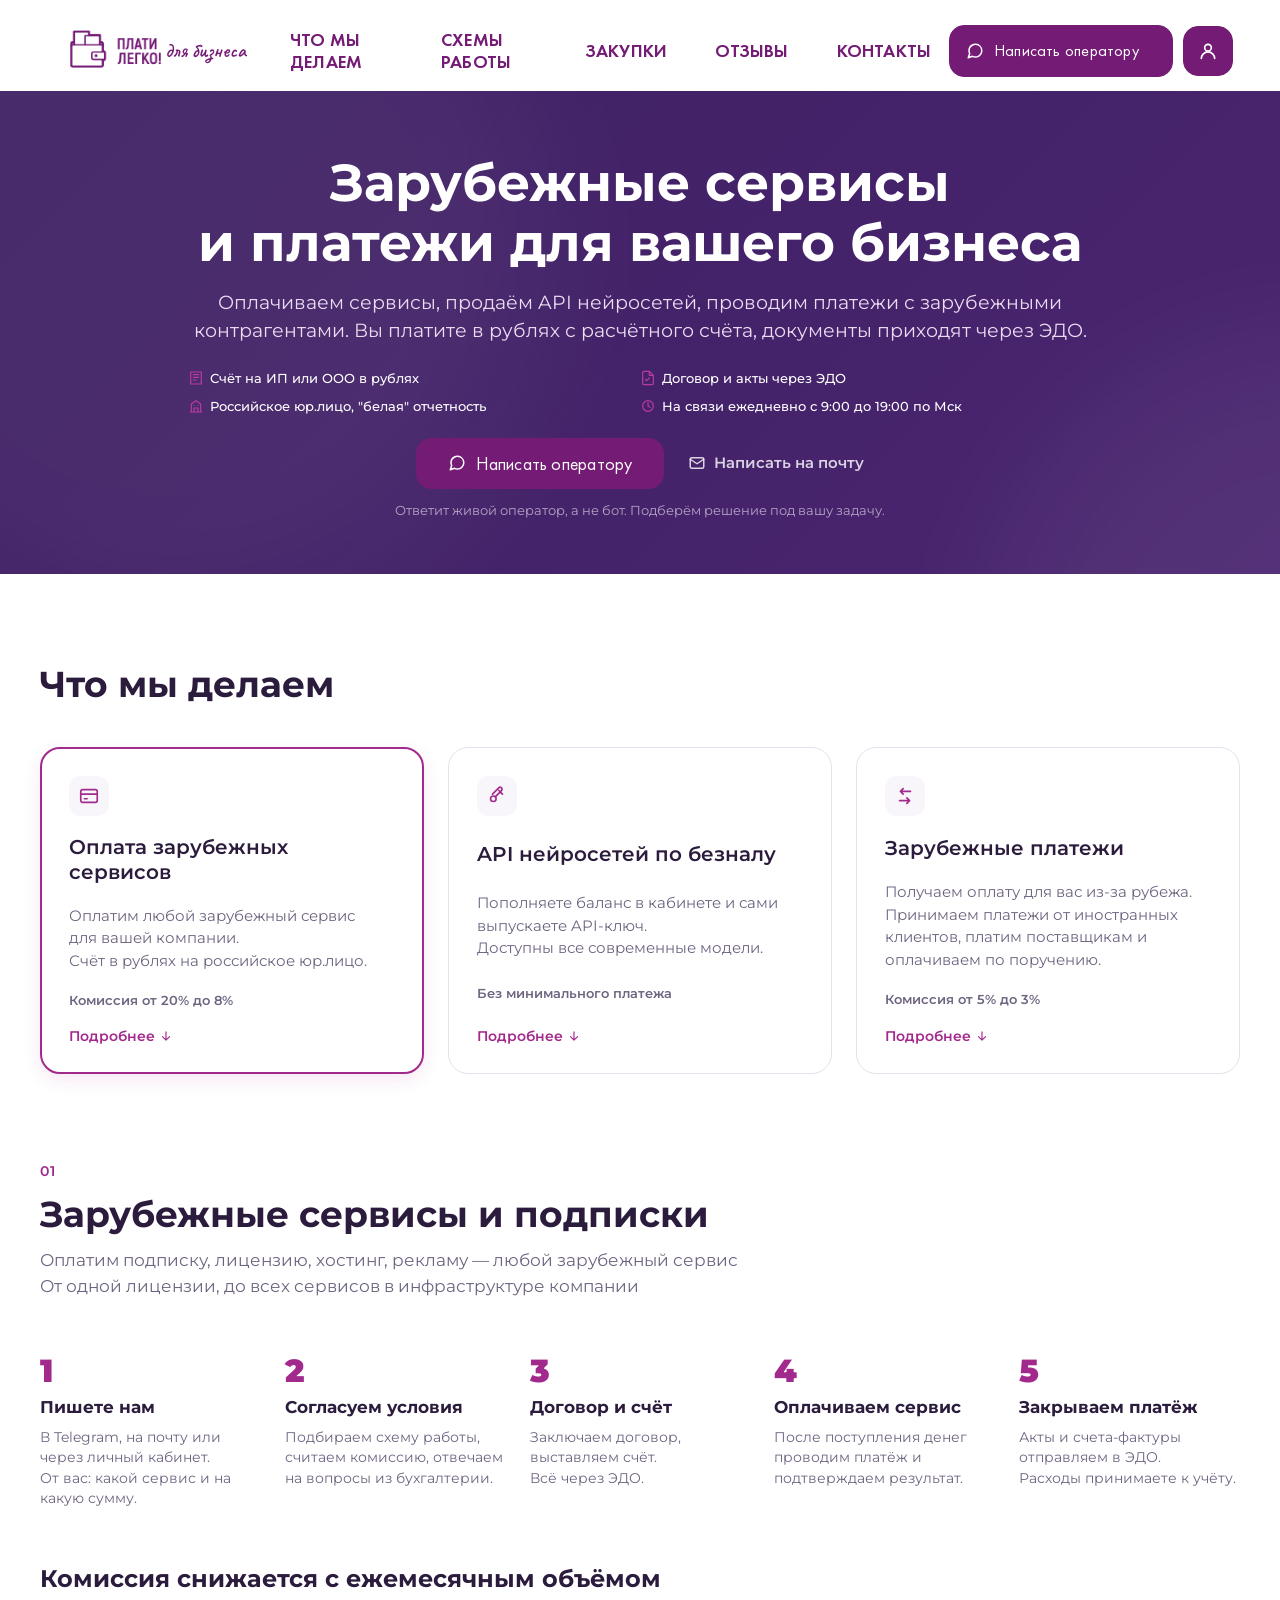
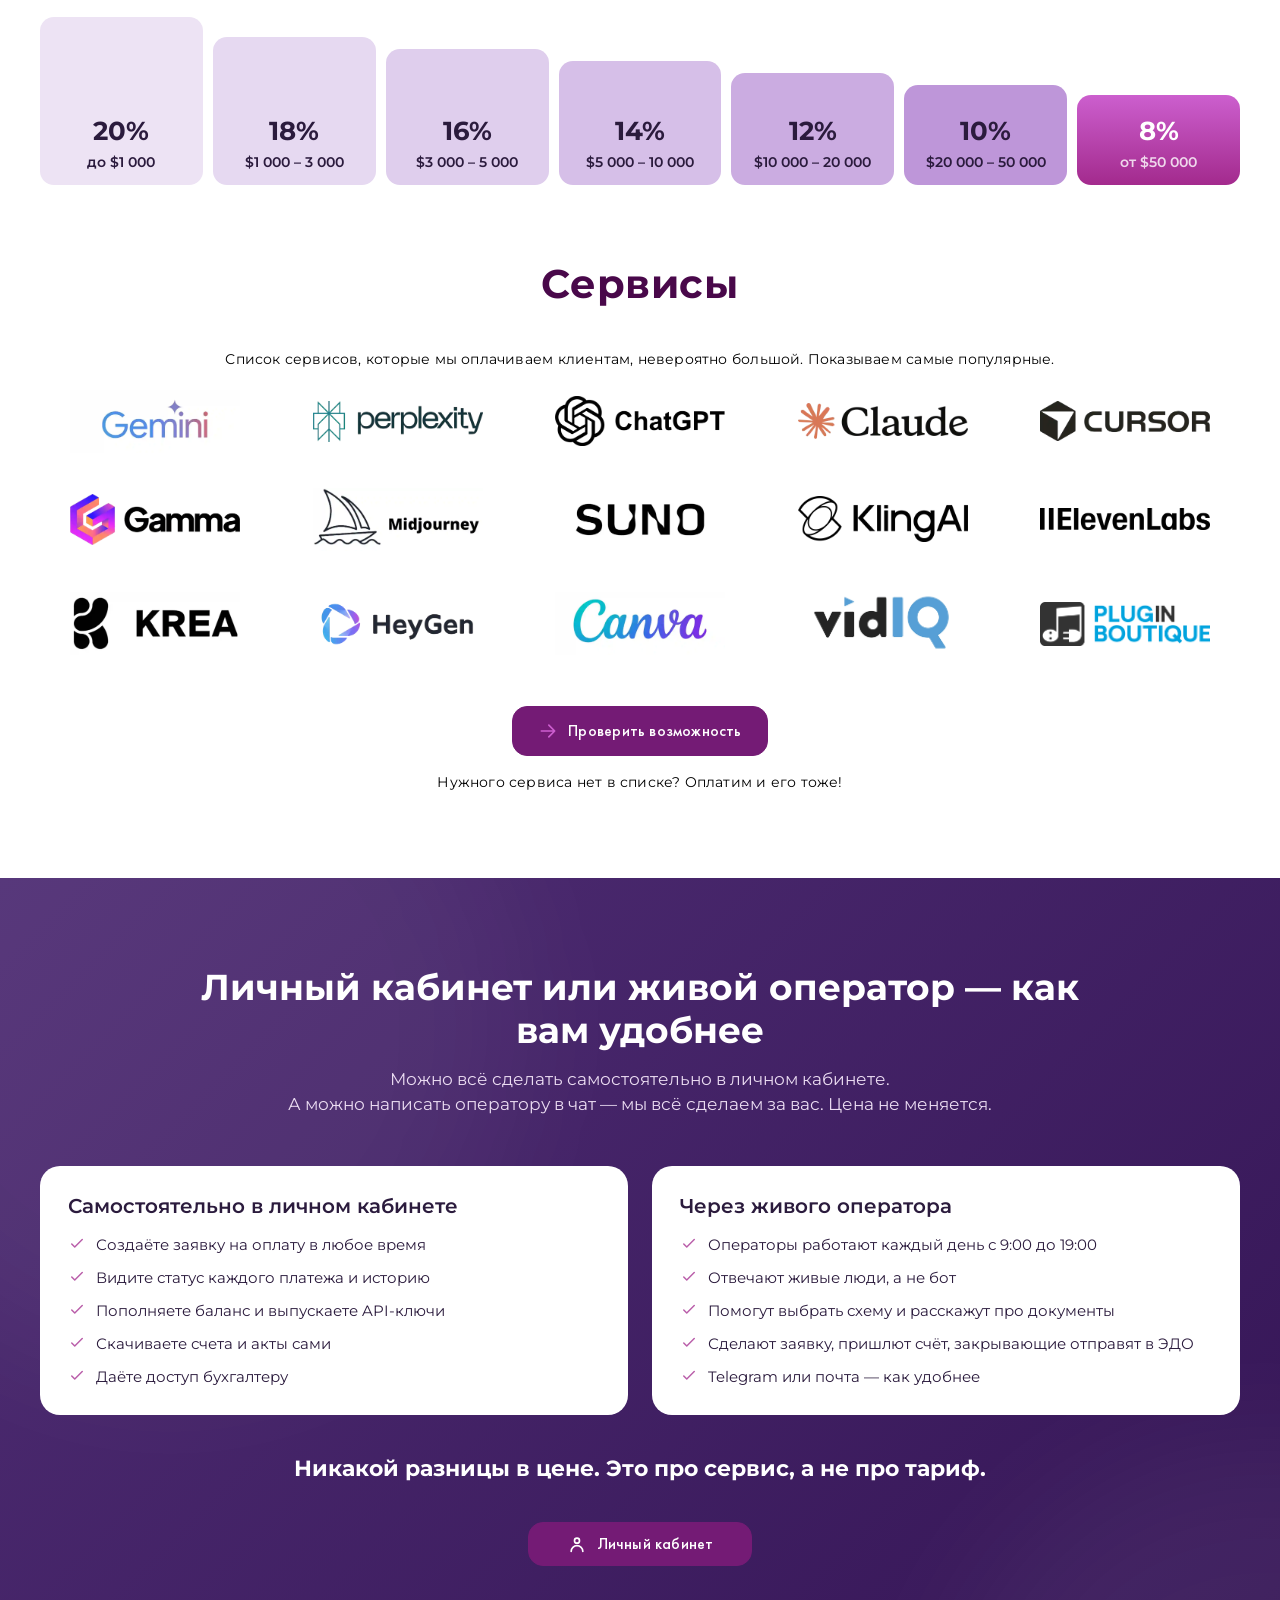
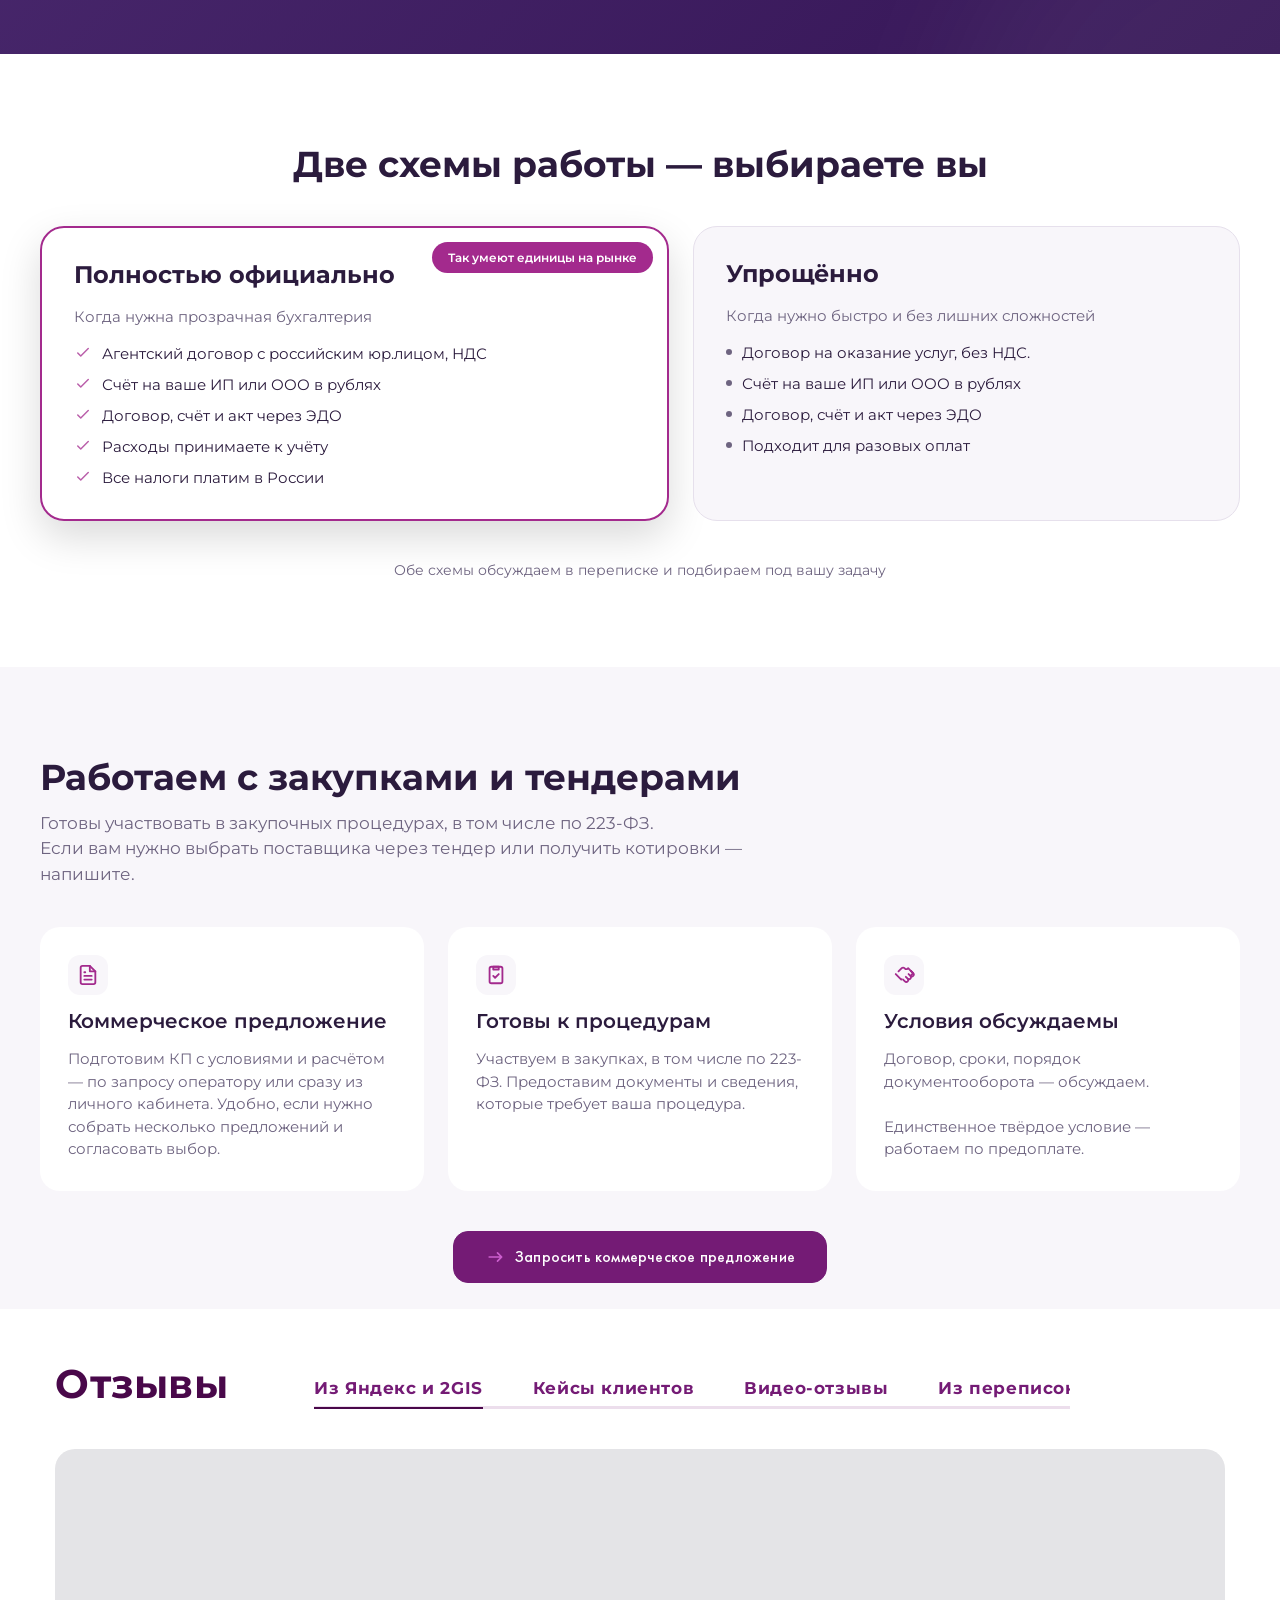
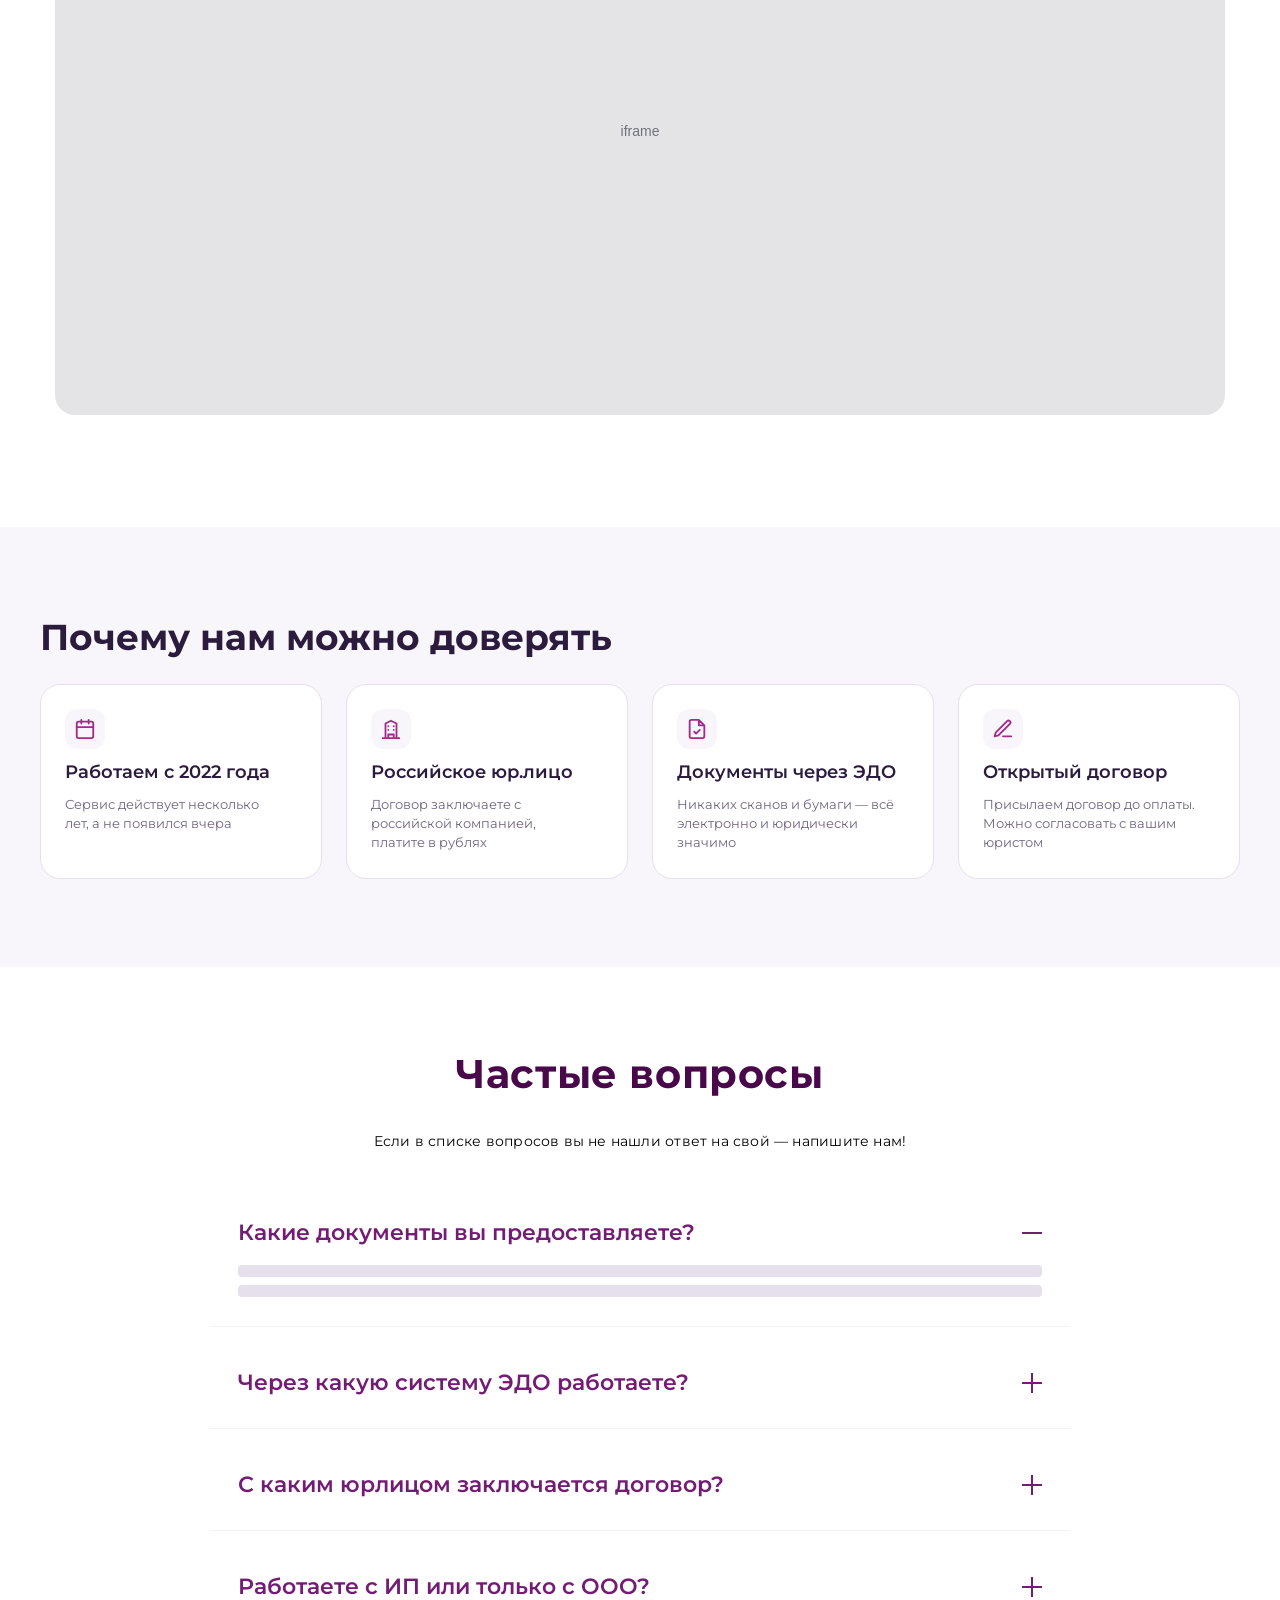
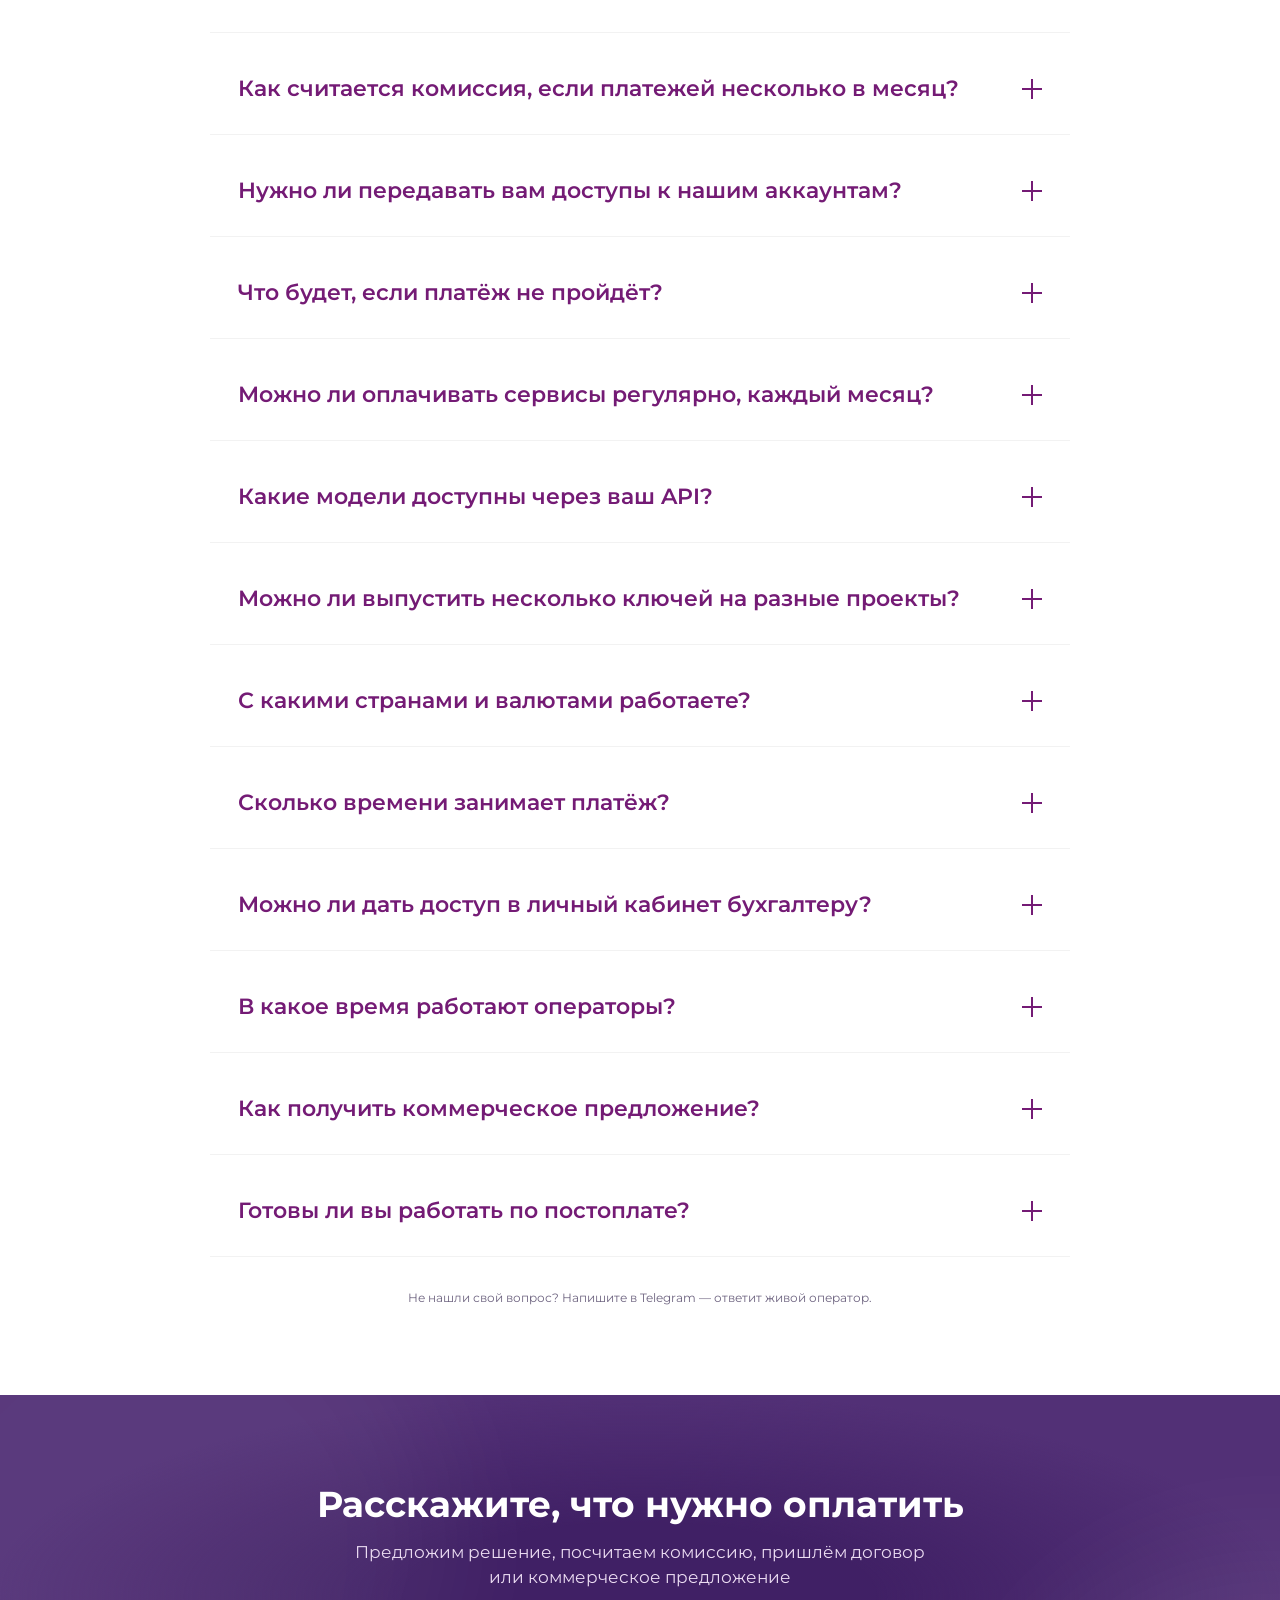
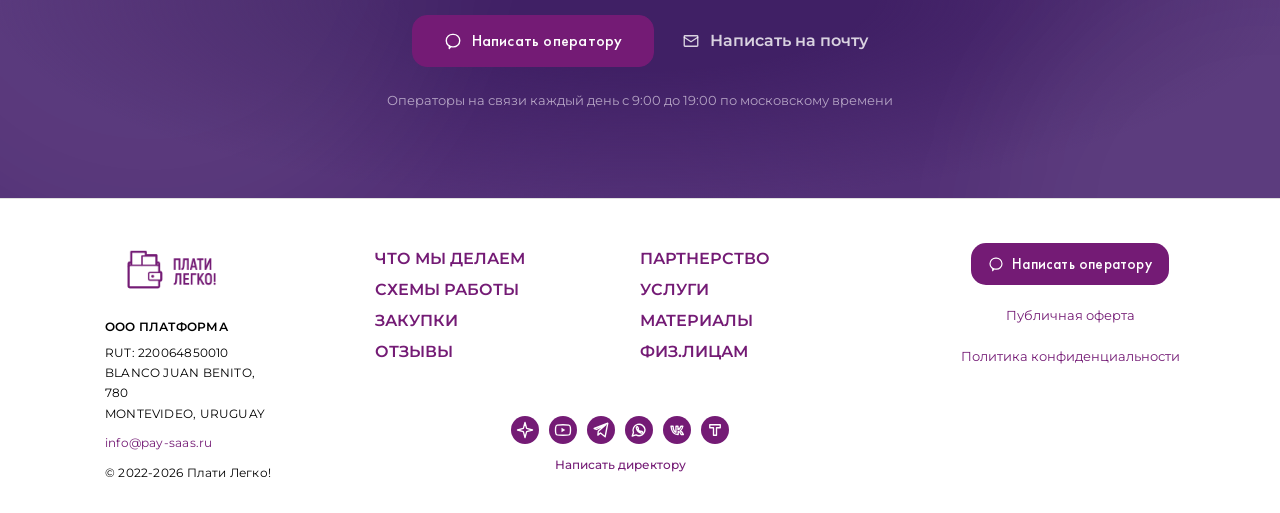
==== commit c740813d: "feat: add branded 404 page" ====
--- a/index.html
+++ b/index.html
@@ -689,7 +689,14 @@
         </div>
 
         <div class="site-footer__social">
-          <div aria-label="Социальные сети"><a href="#" aria-label="Сайт">✦</a><a href="#" aria-label="YouTube">▶</a><a href="#" aria-label="Telegram">➤</a><a href="#" aria-label="WhatsApp">◉</a><a href="#" aria-label="ВКонтакте">vk</a><a href="#" aria-label="TenChat">т</a></div>
+          <div aria-label="Социальные сети">
+            <a href="#" aria-label="Сайт"><svg viewBox="0 0 24 24"><path d="m12 2 2.2 7.8L22 12l-7.8 2.2L12 22l-2.2-7.8L2 12l7.8-2.2L12 2Z"></path></svg></a>
+            <a href="#" aria-label="YouTube"><svg viewBox="0 0 24 24"><path d="M21.5 7.2a2.6 2.6 0 0 0-1.8-1.8C18.1 5 12 5 12 5s-6.1 0-7.7.4a2.6 2.6 0 0 0-1.8 1.8C2 8.8 2 12 2 12s0 3.2.5 4.8a2.6 2.6 0 0 0 1.8 1.8C5.9 19 12 19 12 19s6.1 0 7.7-.4a2.6 2.6 0 0 0 1.8-1.8C22 15.2 22 12 22 12s0-3.2-.5-4.8Z"></path><path d="m10 15 5-3-5-3v6Z" fill="currentColor" stroke="none"></path></svg></a>
+            <a href="#" aria-label="Telegram"><svg viewBox="0 0 24 24"><path d="m21 3-3.5 18-6.2-5-3.5 2.8.6-5.1L18 5.2 6.2 11.3 2.9 10 21 3Z"></path></svg></a>
+            <a href="#" aria-label="WhatsApp"><svg viewBox="0 0 24 24"><path d="M20 11.5a8 8 0 0 1-11.9 7L3 20l1.6-4.7A8 8 0 1 1 20 11.5Z"></path><path d="M8.8 8.2c.2-.5.4-.5.7-.5h.4c.2 0 .4.1.5.4l.8 1.8c.1.2.1.4 0 .6l-.5.7c.6 1.2 1.6 2.2 2.8 2.8l.7-.5c.2-.1.4-.1.6 0l1.8.8c.3.1.4.3.4.5v.4c0 .3 0 .5-.5.7-.4.2-1.1.3-1.8.1-2.9-.9-5.2-3.2-6.1-6.1-.2-.7-.1-1.4.1-1.8Z"></path></svg></a>
+            <a href="#" aria-label="ВКонтакте"><svg viewBox="0 0 24 24"><path d="M4 7h2.8c.2 4.7 2.2 7.4 3.8 8V7h2.7v4.6c1.6-.2 3.3-2.8 3.8-4.6h2.7c-.4 2.3-2.2 4.9-3.5 5.9 1.3.8 3.4 3 4.2 5.1h-3c-.6-1.7-2.1-3.9-3.9-4.1V18h-.3C7.8 18 4.8 14.2 4 7Z"></path></svg></a>
+            <a href="#" aria-label="TenChat"><svg viewBox="0 0 24 24"><path d="M5 5h14v4h-5v10h-4V9H5V5Z"></path></svg></a>
+          </div>
           <a href="mailto:info@pay-saas.ru">Написать директору</a>
         </div>
       </div>
--- a/styles.css
+++ b/styles.css
@@ -13,7 +13,7 @@
   padding: 88px 32px;
   overflow: hidden;
   color: #ffffff;
-  background: linear-gradient(135deg, #4d2b6e 0%, #2b1b3d 100%);
+  background: radial-gradient(ellipse at center, #402065 0%, #402065 26%, transparent 72%), #523076;
 }
 
 .final-cta__glow {
@@ -141,7 +141,7 @@
 .site-footer {
   display: flex;
   justify-content: center;
-  padding: 41px 32px 5px;
+  padding: 41px 32px 30px;
   border-top: 1px solid #e0e0e0;
   background: #ffffff;
 }
@@ -275,9 +275,16 @@
   border-radius: 50%;
   color: #ffffff;
   background: #741b75;
-  font-family: Arial, sans-serif;
-  font-size: 14px;
-  font-weight: 700;
+}
+
+.site-footer__social svg {
+  width: 18px;
+  height: 18px;
+  fill: none;
+  stroke: currentcolor;
+  stroke-linecap: round;
+  stroke-linejoin: round;
+  stroke-width: 1.8;
 }
 
 @media (max-width: 900px) {
@@ -3608,3 +3615,219 @@
   }
 
 }
+
+.error-page {
+  min-height: 100vh;
+  background: #ffffff;
+}
+
+.error-hero {
+  position: relative;
+  display: flex;
+  align-items: center;
+  justify-content: center;
+  height: 760px;
+  overflow: hidden;
+  color: #ffffff;
+  background: radial-gradient(ellipse at center, #402065 0%, #402065 26%, transparent 72%), #523076;
+}
+
+.error-hero__glow {
+  position: absolute;
+  border-radius: 50%;
+  background: rgb(255 255 255 / 5%);
+  filter: blur(70px);
+}
+
+.error-hero__glow--left {
+  top: -180px;
+  left: -180px;
+  width: 640px;
+  height: 640px;
+}
+
+.error-hero__glow--right {
+  top: 280px;
+  right: -170px;
+  width: 560px;
+  height: 560px;
+  background: rgb(255 255 255 / 6%);
+}
+
+.error-hero__content {
+  position: relative;
+  z-index: 1;
+  display: flex;
+  flex-direction: column;
+  align-items: center;
+  gap: 32px;
+}
+
+.error-hero__title-stack {
+  position: relative;
+  width: 441px;
+  height: 171px;
+}
+
+.error-hero__title-stack > span {
+  position: absolute;
+  top: 0;
+  left: 76.5px;
+  color: #ffffff40;
+  font-family: Montserrat, Arial, sans-serif;
+  font-size: 140px;
+  font-weight: 700;
+  line-height: 1;
+}
+
+.error-hero h1 {
+  position: absolute;
+  top: 61px;
+  left: 0;
+  width: 100%;
+  margin: 0;
+  color: #ffffff;
+  font-family: Montserrat, Arial, sans-serif;
+  font-size: 40px;
+  font-weight: 700;
+  line-height: 1.2;
+  text-align: center;
+}
+
+.error-hero__intro {
+  width: 640px;
+  max-width: calc(100vw - 32px);
+  margin: 0;
+  color: #ffffffcc;
+  font-family: Montserrat, Arial, sans-serif;
+  font-size: 17px;
+  font-weight: 400;
+  line-height: 1.4;
+  text-align: center;
+}
+
+.error-hero__links {
+  display: grid;
+  grid-template-columns: repeat(2, 348px);
+  gap: 24px;
+  width: 720px;
+}
+
+.error-link {
+  display: flex;
+  flex-direction: column;
+  min-height: 104px;
+  gap: 10px;
+  padding: 24px;
+  border: 1px solid #ffffff38;
+  border-radius: 20px;
+  color: #ffffff;
+  background: #ffffff14;
+  font-family: Montserrat, Arial, sans-serif;
+}
+
+.error-link svg {
+  width: 28px;
+  height: 28px;
+  fill: none;
+  stroke: currentcolor;
+  stroke-linecap: round;
+  stroke-linejoin: round;
+  stroke-width: 1.8;
+}
+
+.error-link strong {
+  font-size: 17px;
+  font-weight: 600;
+  line-height: 1.2;
+}
+
+.error-link span {
+  color: #ffffffb3;
+  font-size: 13px;
+  font-weight: 400;
+  line-height: 1.4;
+}
+
+.error-link--operator {
+  border-color: #b12691;
+  background: #b12691;
+}
+
+@media (max-width: 900px) {
+  .error-hero {
+    align-items: flex-start;
+    height: auto;
+    min-height: 636px;
+    padding: 56px 16px;
+  }
+
+  .error-hero__content {
+    width: 100%;
+    gap: 24px;
+  }
+
+  .error-hero__title-stack {
+    width: 280px;
+    height: 110px;
+  }
+
+  .error-hero__title-stack > span {
+    left: 47px;
+    font-size: 90px;
+  }
+
+  .error-hero h1 {
+    top: 21px;
+    width: 280px;
+    font-size: 28px;
+    line-height: 1.25;
+  }
+
+  .error-hero__intro {
+    font-size: 14px;
+    line-height: 1.4;
+  }
+
+  .error-hero__desktop-break {
+    display: none;
+  }
+
+  .error-hero__links {
+    display: flex;
+    flex-direction: column;
+    width: 100%;
+    gap: 12px;
+  }
+
+  .error-link {
+    min-height: 0;
+    gap: 8px;
+    padding: 20px;
+  }
+
+  .error-link svg {
+    width: 26px;
+    height: 26px;
+  }
+
+  .error-link strong {
+    font-size: 16px;
+  }
+
+  .error-link span {
+    font-size: 13px;
+  }
+
+  .error-link--operator {
+    order: 2;
+  }
+
+  .error-link--contacts {
+    order: 3;
+  }
+
+  .error-link--account {
+    order: 4;
+  }
+}
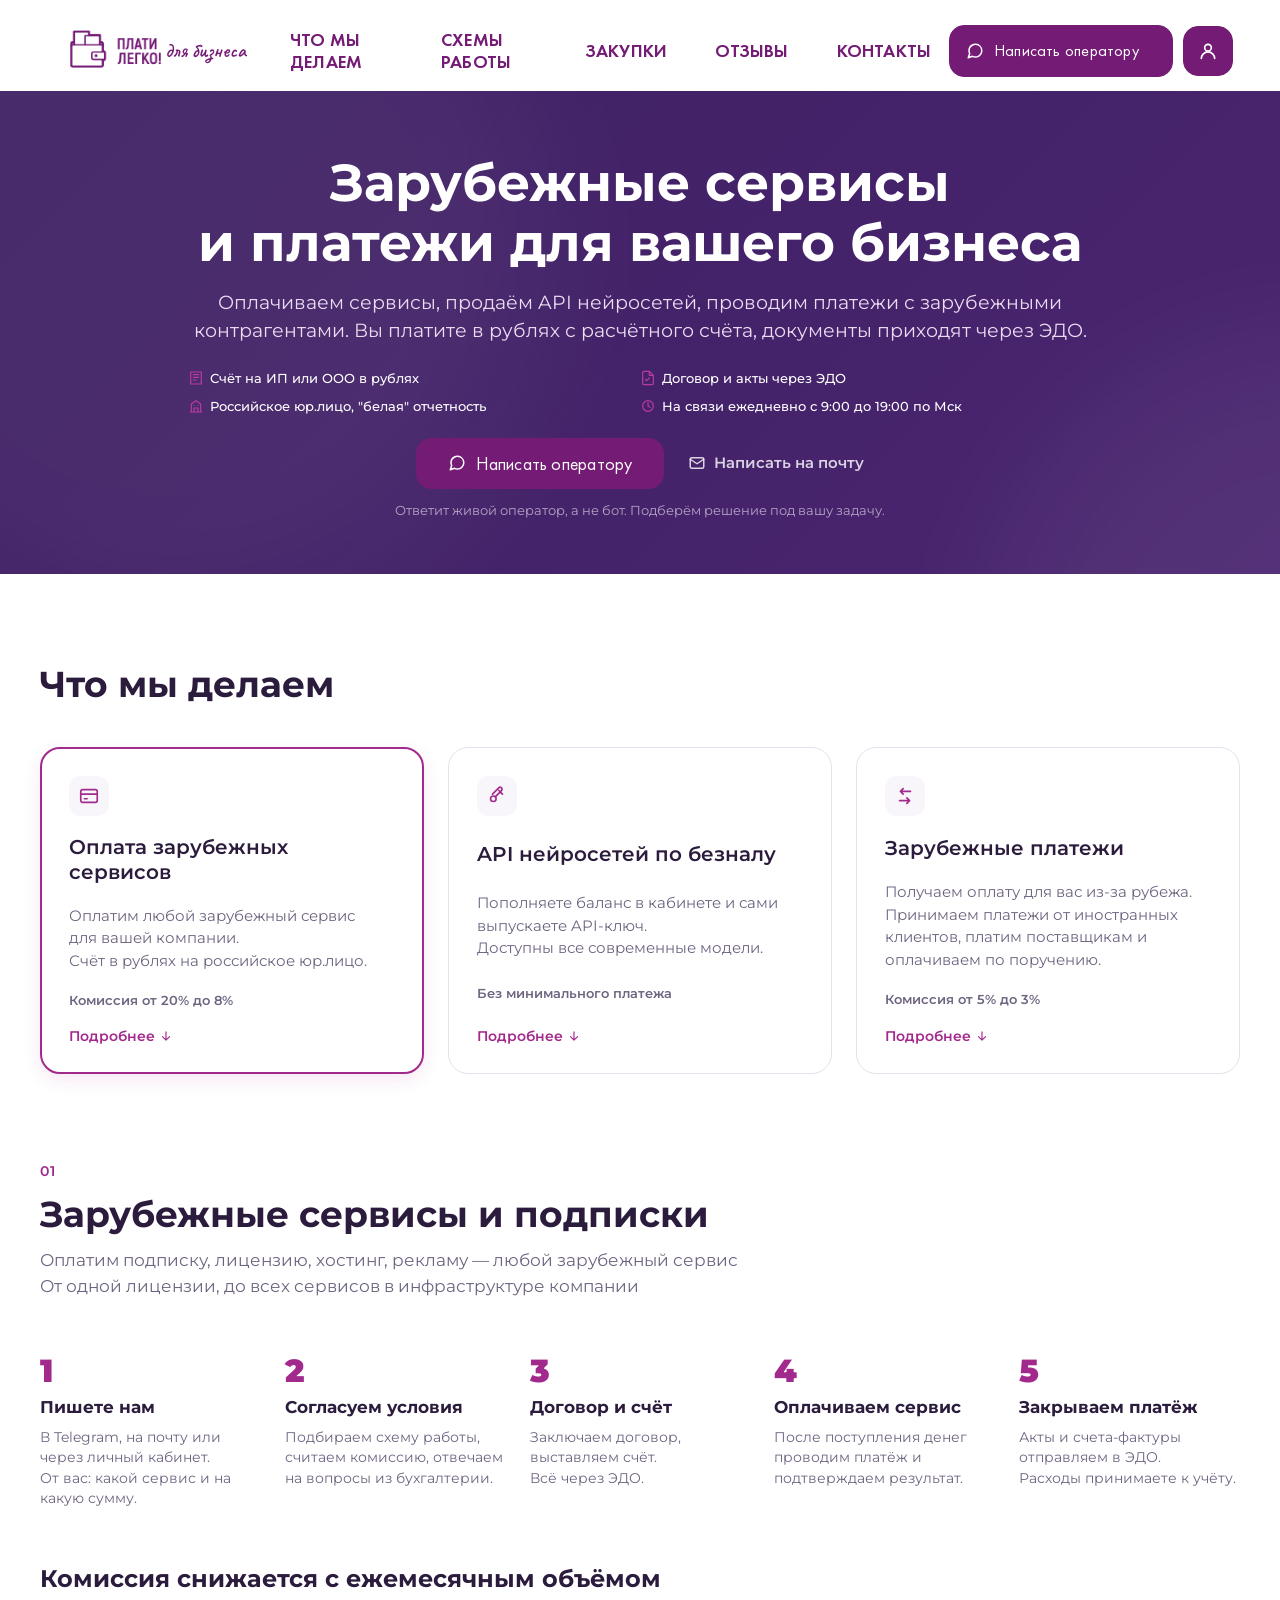
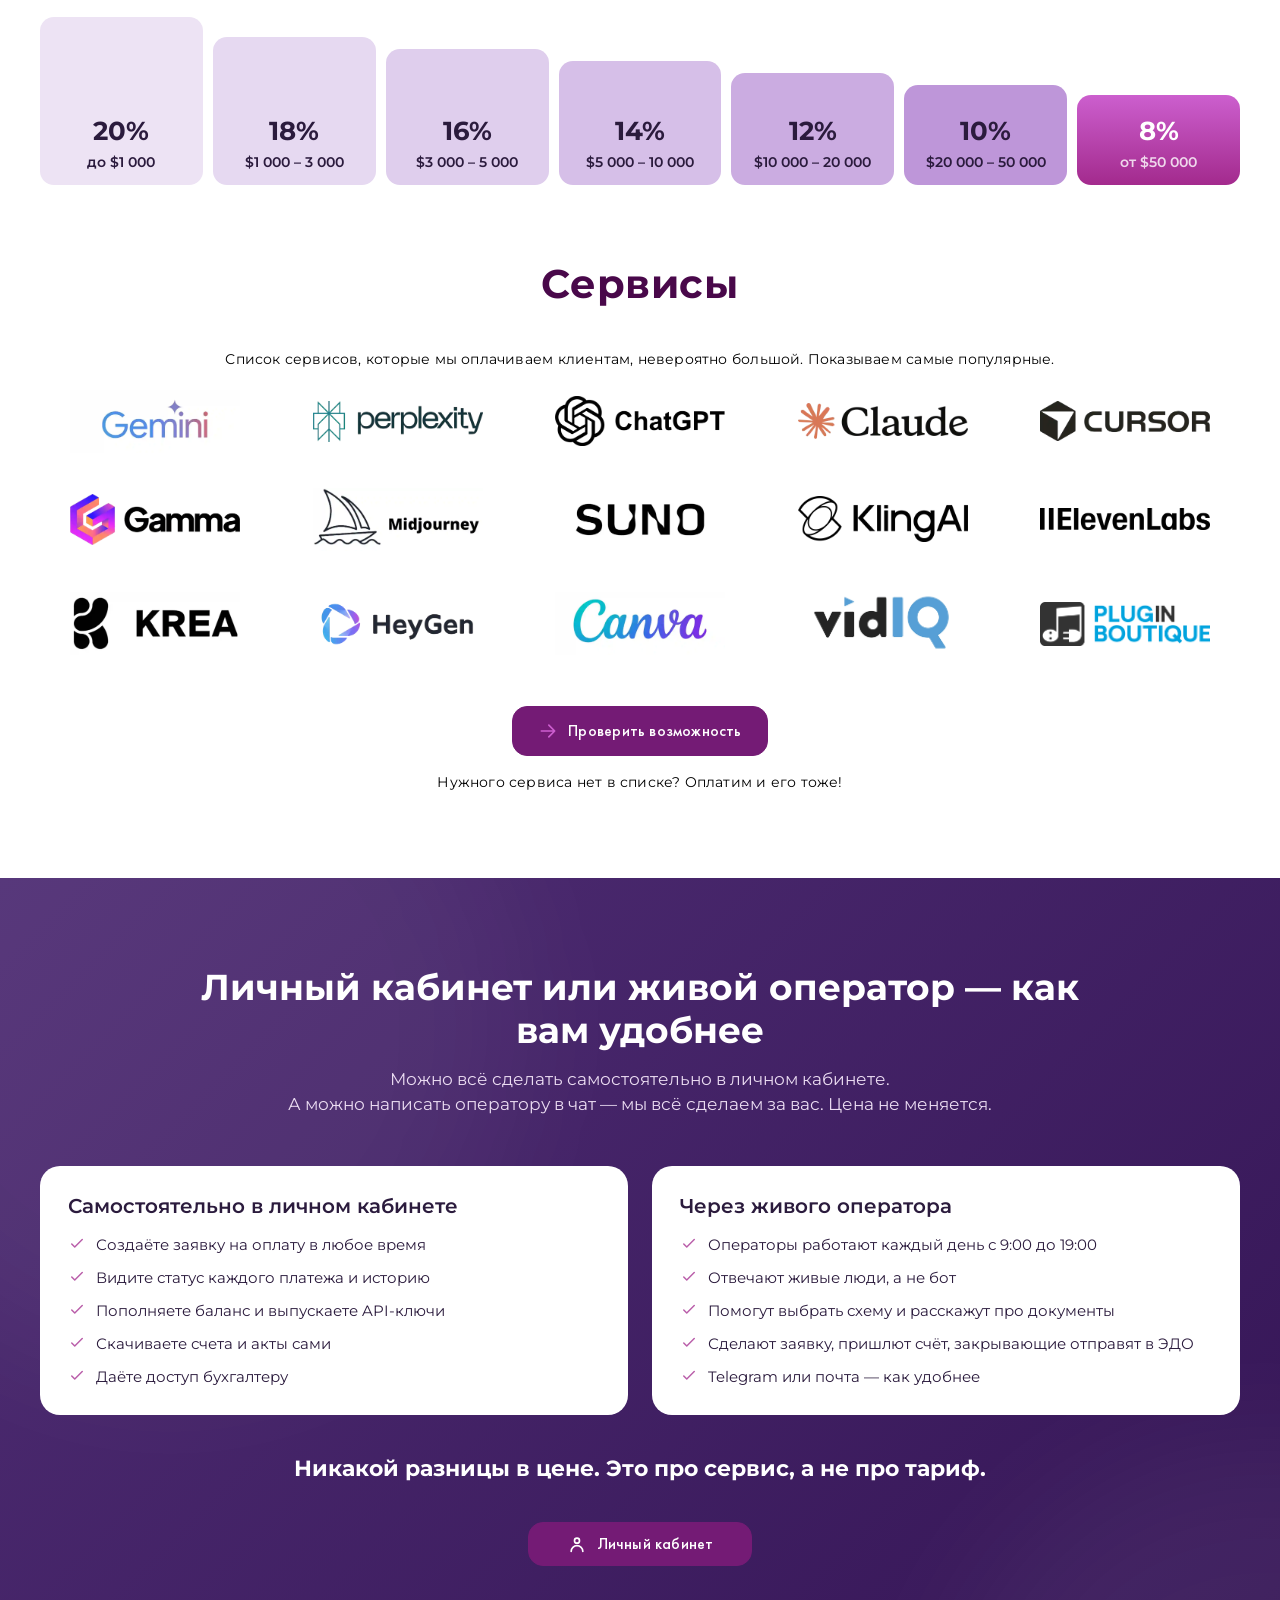
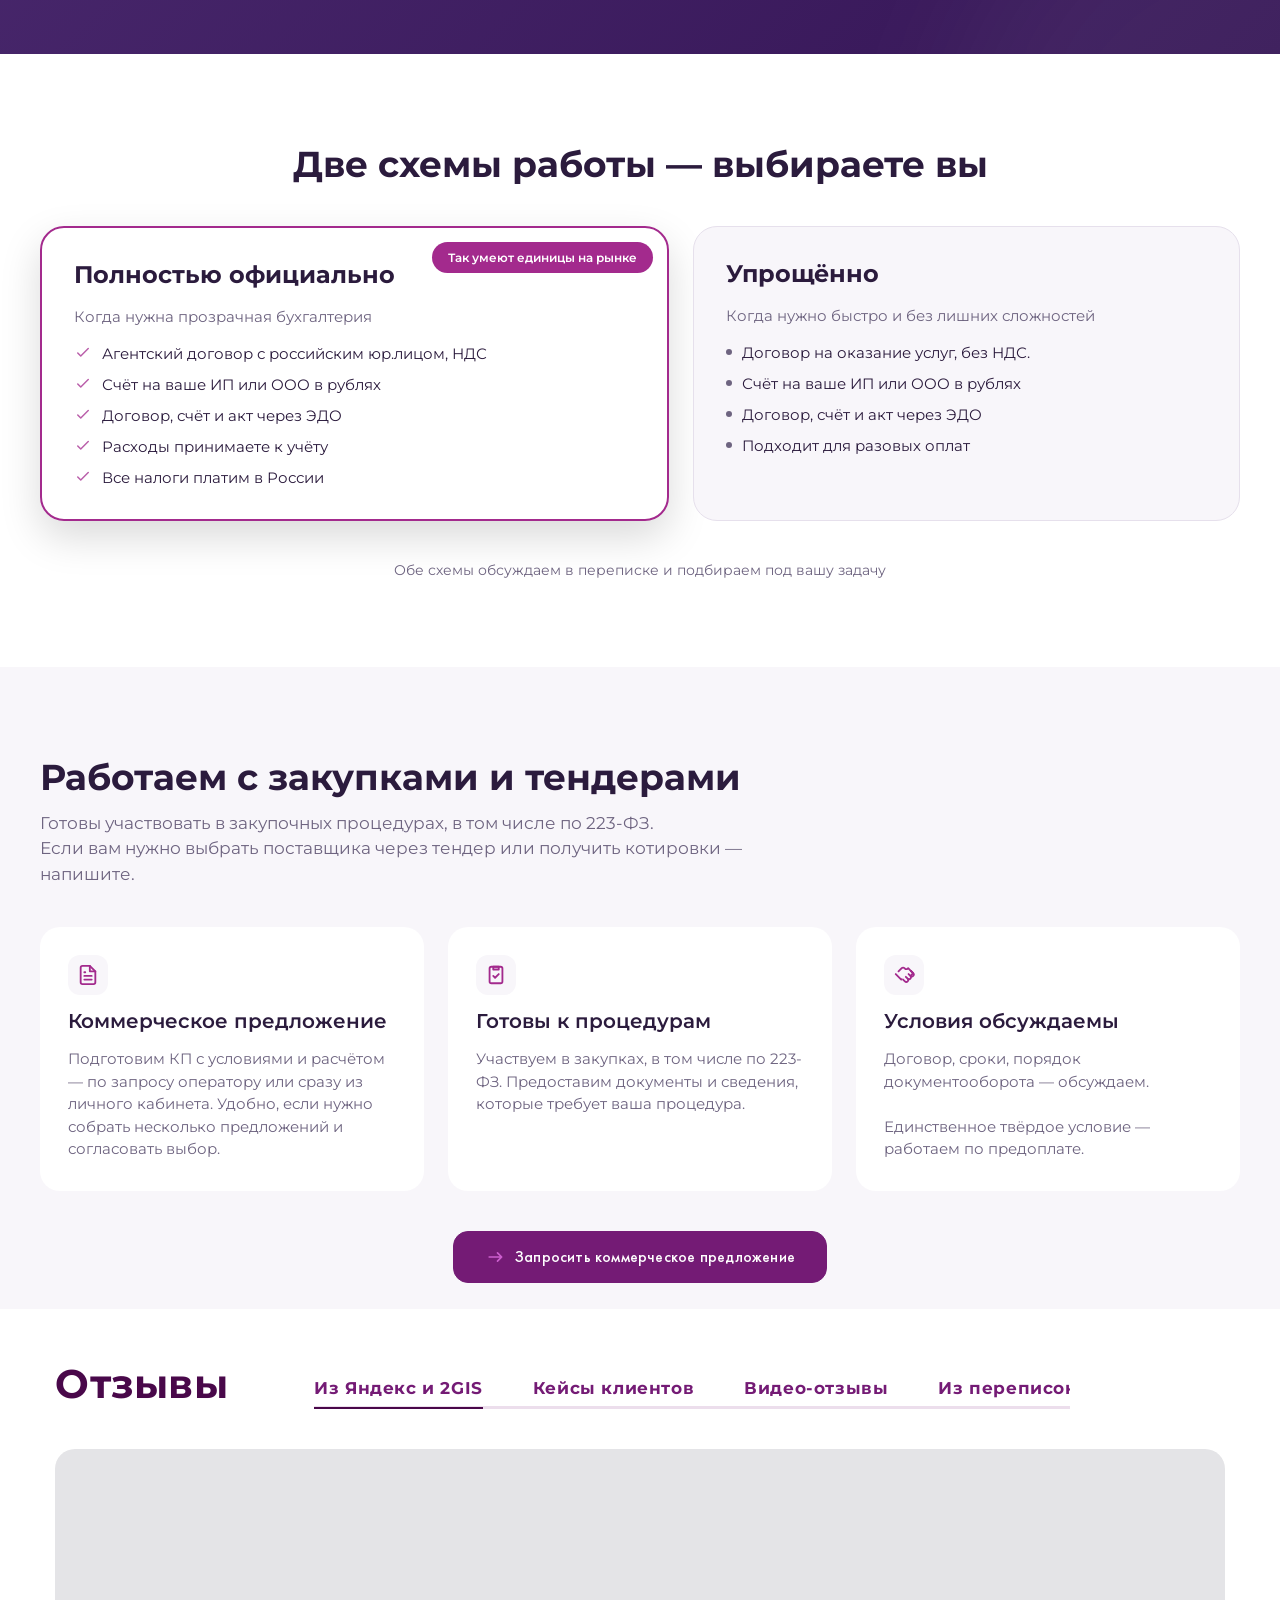
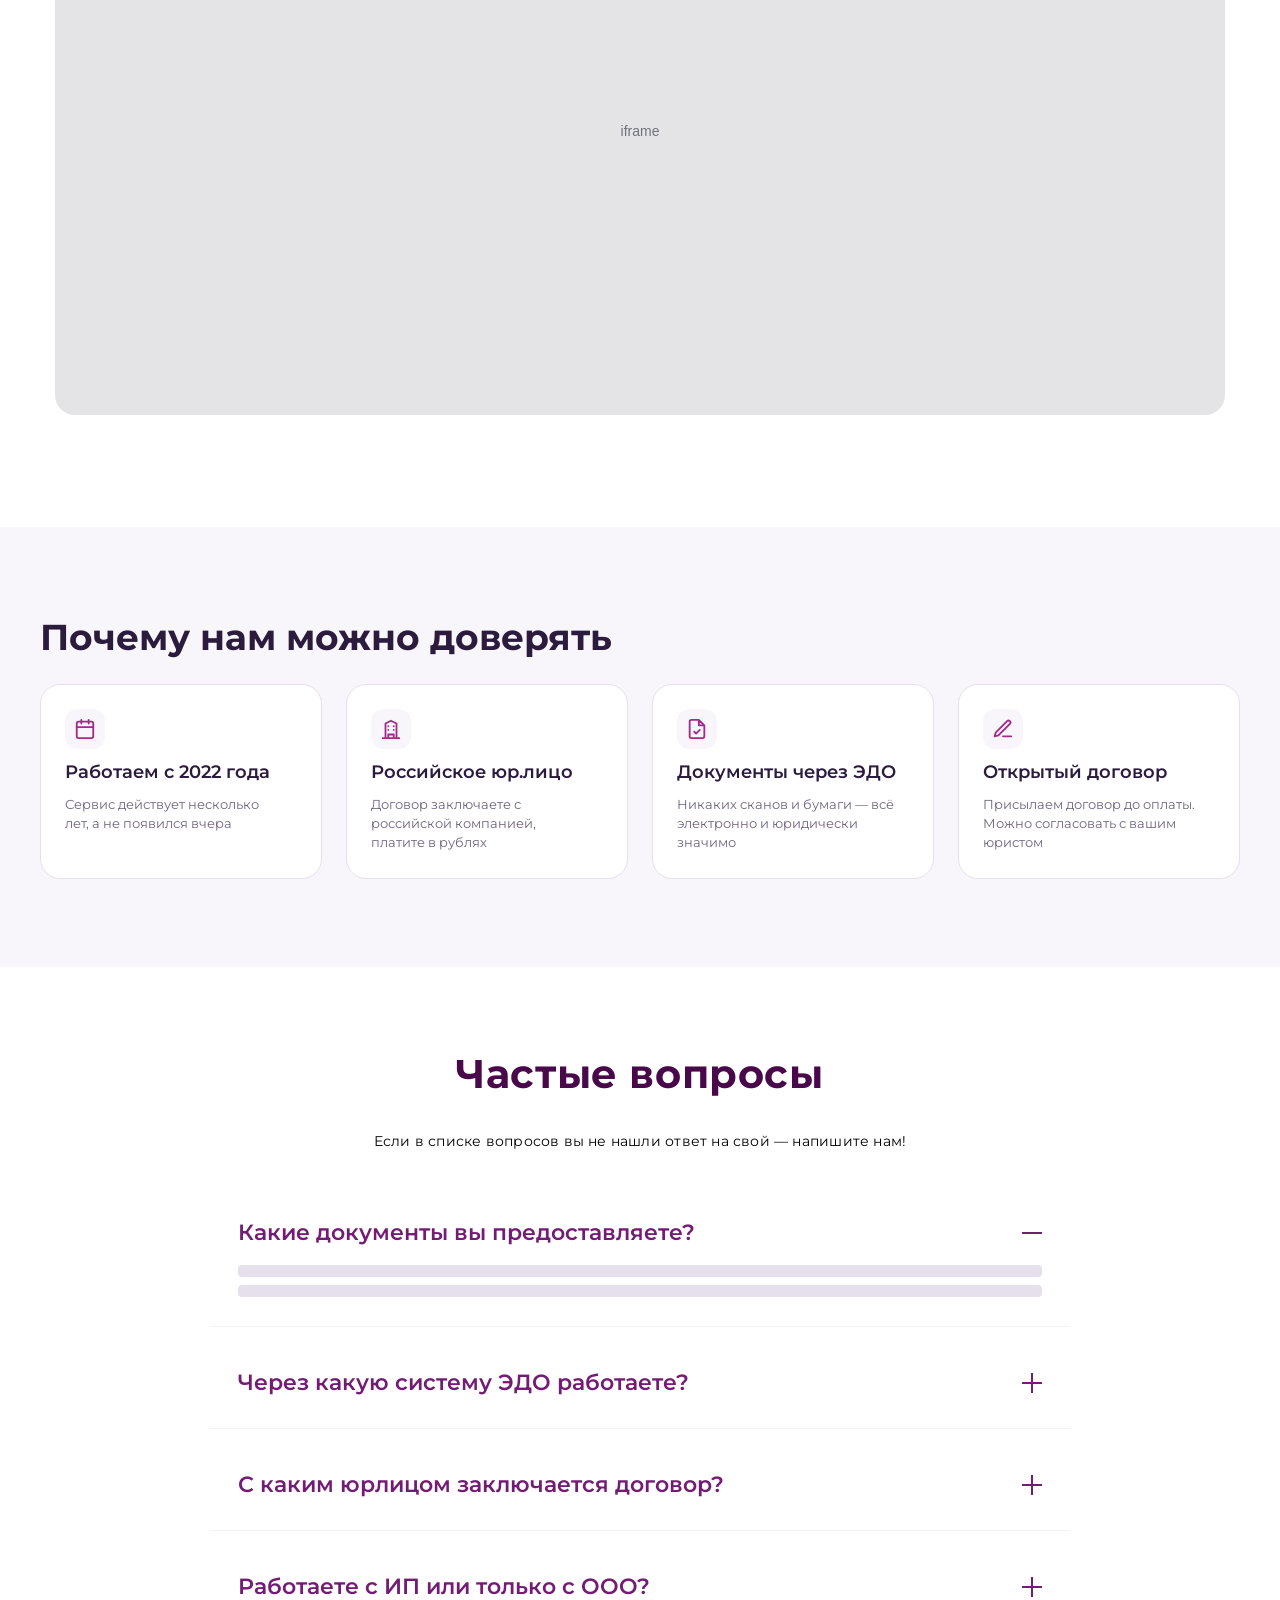
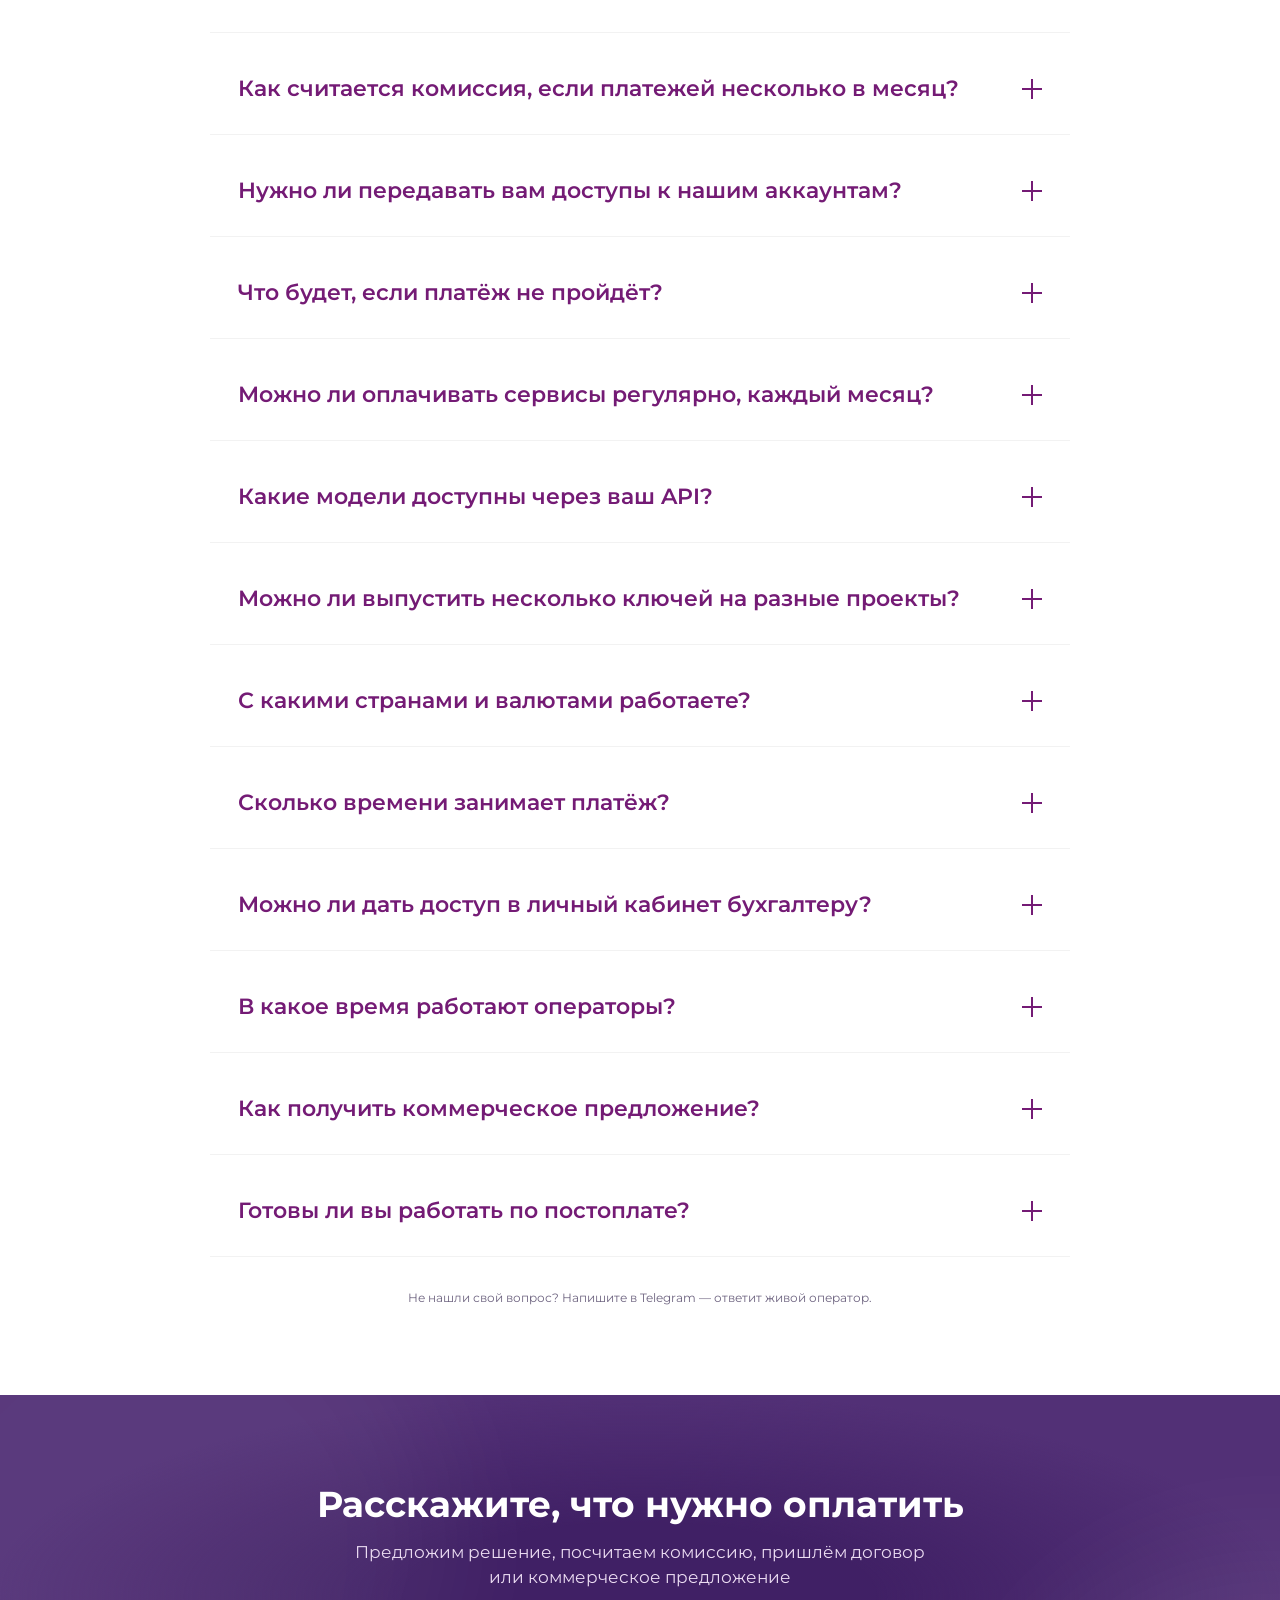
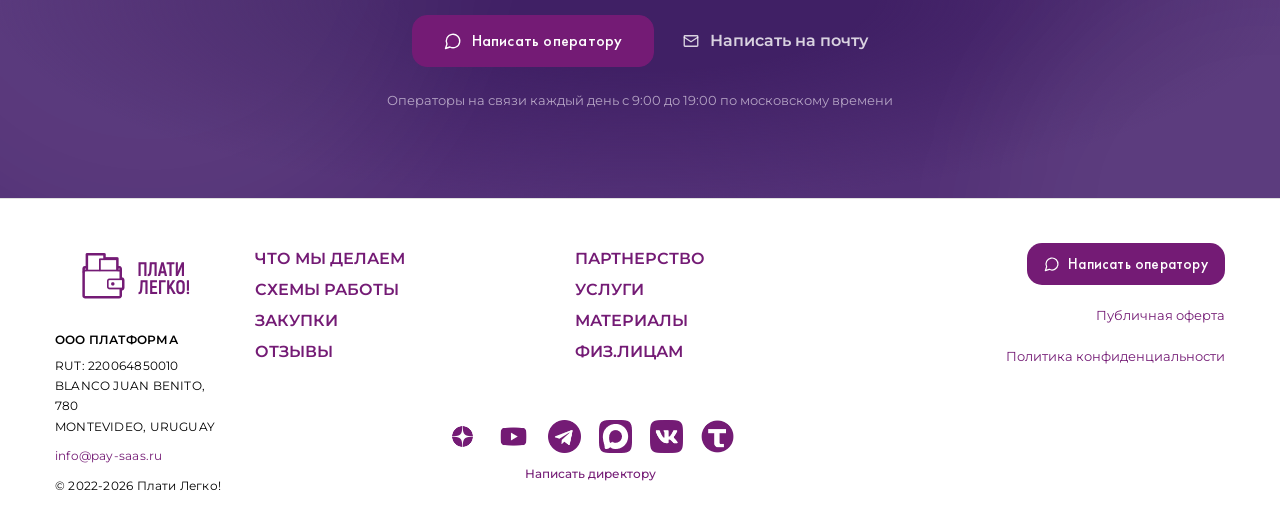
==== commit 3b6becfb: "fix: align footer assets and 404 palette" ====
--- a/index.html
+++ b/index.html
@@ -654,7 +654,7 @@
           </div>
           <div class="final-cta__actions">
             <a class="final-cta__operator" href="https://t.me" target="_blank" rel="noreferrer">
-              <svg viewBox="0 0 24 24" aria-hidden="true"><path d="M21 11.5a8.4 8.4 0 0 1-9 8.3A8.4 8.4 0 0 1 3 11.5 8.4 8.4 0 0 1 12 3.2a8.4 8.4 0 0 1 9 8.3Z"></path><path d="M8.5 20.1 7 22l.2-3.5"></path></svg>
+              <svg viewBox="0 0 24 24" aria-hidden="true"><path d="M7.9 20A9 9 0 1 0 4 16.1L2 22Z"></path></svg>
               <span>Написать оператору</span>
             </a>
             <a class="final-cta__email" href="mailto:info@pay-saas.ru">
@@ -670,7 +670,7 @@
     <footer class="site-footer">
       <div class="site-footer__inner">
         <div class="site-footer__identity">
-          <img src="assets/images/header-logo.webp" width="140" height="62" alt="Плати легко">
+          <img src="assets/images/footer-logo.png" width="170" height="75" alt="Плати легко">
           <strong>ООО ПЛАТФОРМА</strong>
           <p>RUT: 220064850010<br>BLANCO JUAN BENITO, 780<br>MONTEVIDEO, URUGUAY</p>
           <a href="mailto:info@pay-saas.ru">info@pay-saas.ru</a>
@@ -683,19 +683,19 @@
         </nav>
 
         <div class="site-footer__contacts">
-          <a class="site-footer__button" href="https://t.me" target="_blank" rel="noreferrer"><svg viewBox="0 0 24 24" aria-hidden="true"><path d="M21 11.5a8.4 8.4 0 0 1-9 8.3A8.4 8.4 0 0 1 3 11.5 8.4 8.4 0 0 1 12 3.2a8.4 8.4 0 0 1 9 8.3Z"></path><path d="M8.5 20.1 7 22l.2-3.5"></path></svg>Написать оператору</a>
+          <a class="site-footer__button" href="https://t.me" target="_blank" rel="noreferrer"><svg viewBox="0 0 24 24" aria-hidden="true"><path d="M7.9 20A9 9 0 1 0 4 16.1L2 22Z"></path></svg>Написать оператору</a>
           <a href="#">Публичная оферта</a>
           <a href="#">Политика конфиденциальности</a>
         </div>
 
         <div class="site-footer__social">
           <div aria-label="Социальные сети">
-            <a href="#" aria-label="Сайт"><svg viewBox="0 0 24 24"><path d="m12 2 2.2 7.8L22 12l-7.8 2.2L12 22l-2.2-7.8L2 12l7.8-2.2L12 2Z"></path></svg></a>
-            <a href="#" aria-label="YouTube"><svg viewBox="0 0 24 24"><path d="M21.5 7.2a2.6 2.6 0 0 0-1.8-1.8C18.1 5 12 5 12 5s-6.1 0-7.7.4a2.6 2.6 0 0 0-1.8 1.8C2 8.8 2 12 2 12s0 3.2.5 4.8a2.6 2.6 0 0 0 1.8 1.8C5.9 19 12 19 12 19s6.1 0 7.7-.4a2.6 2.6 0 0 0 1.8-1.8C22 15.2 22 12 22 12s0-3.2-.5-4.8Z"></path><path d="m10 15 5-3-5-3v6Z" fill="currentColor" stroke="none"></path></svg></a>
-            <a href="#" aria-label="Telegram"><svg viewBox="0 0 24 24"><path d="m21 3-3.5 18-6.2-5-3.5 2.8.6-5.1L18 5.2 6.2 11.3 2.9 10 21 3Z"></path></svg></a>
-            <a href="#" aria-label="WhatsApp"><svg viewBox="0 0 24 24"><path d="M20 11.5a8 8 0 0 1-11.9 7L3 20l1.6-4.7A8 8 0 1 1 20 11.5Z"></path><path d="M8.8 8.2c.2-.5.4-.5.7-.5h.4c.2 0 .4.1.5.4l.8 1.8c.1.2.1.4 0 .6l-.5.7c.6 1.2 1.6 2.2 2.8 2.8l.7-.5c.2-.1.4-.1.6 0l1.8.8c.3.1.4.3.4.5v.4c0 .3 0 .5-.5.7-.4.2-1.1.3-1.8.1-2.9-.9-5.2-3.2-6.1-6.1-.2-.7-.1-1.4.1-1.8Z"></path></svg></a>
-            <a href="#" aria-label="ВКонтакте"><svg viewBox="0 0 24 24"><path d="M4 7h2.8c.2 4.7 2.2 7.4 3.8 8V7h2.7v4.6c1.6-.2 3.3-2.8 3.8-4.6h2.7c-.4 2.3-2.2 4.9-3.5 5.9 1.3.8 3.4 3 4.2 5.1h-3c-.6-1.7-2.1-3.9-3.9-4.1V18h-.3C7.8 18 4.8 14.2 4 7Z"></path></svg></a>
-            <a href="#" aria-label="TenChat"><svg viewBox="0 0 24 24"><path d="M5 5h14v4h-5v10h-4V9H5V5Z"></path></svg></a>
+            <a href="#" aria-label="Сайт"><img src="assets/images/0c9555e6bf290154.png" alt=""></a>
+            <a href="#" aria-label="YouTube"><img src="assets/images/549a3d1e69170853.png" alt=""></a>
+            <a href="#" aria-label="Telegram"><img src="assets/images/6900c0f2db66e274.png" alt=""></a>
+            <a href="#" aria-label="WhatsApp"><img src="assets/images/85823e1a3dd29ed3.png" alt=""></a>
+            <a href="#" aria-label="ВКонтакте"><img src="assets/images/5f639bdb9884c847.png" alt=""></a>
+            <a href="#" aria-label="TenChat"><img src="assets/images/6bb817980274689a.png" alt=""></a>
           </div>
           <a href="mailto:info@pay-saas.ru">Написать директору</a>
         </div>
--- a/styles.css
+++ b/styles.css
@@ -148,11 +148,11 @@
 
 .site-footer__inner {
   display: grid;
-  grid-template-columns: 200px 1fr 240px;
+  grid-template-columns: 200px 700px 300px;
   grid-template-areas: "identity nav contacts" "identity social contacts";
-  width: 1100px;
+  width: 1200px;
   max-width: 100%;
-  column-gap: 70px;
+  column-gap: 0;
 }
 
 .site-footer__identity {
@@ -170,8 +170,8 @@
 }
 
 .site-footer__identity img {
-  width: 140px;
-  height: 62px;
+  width: 170px;
+  height: 75px;
   margin-bottom: 9px;
   object-fit: contain;
   object-position: left center;
@@ -194,8 +194,8 @@
 .site-footer__nav {
   grid-area: nav;
   display: grid;
-  grid-template-columns: repeat(2, minmax(0, 1fr));
-  gap: 40px;
+  grid-template-columns: 320px 320px;
+  gap: 0;
   padding: 6px 15px 0;
 }
 
@@ -220,7 +220,8 @@
   flex-direction: column;
   align-items: center;
   gap: 21px;
-  padding-top: 3px;
+  align-items: flex-end;
+  padding: 3px 15px 0;
   color: #741b75;
   font-family: Montserrat, Arial, sans-serif;
   font-size: 13px;
@@ -263,28 +264,27 @@
 .site-footer__social > div {
   display: flex;
   align-items: center;
-  gap: 10px;
+  gap: 18px;
 }
 
 .site-footer__social > div a {
   display: inline-flex;
   align-items: center;
   justify-content: center;
-  width: 28px;
-  height: 28px;
-  border-radius: 50%;
-  color: #ffffff;
-  background: #741b75;
-}
-
-.site-footer__social svg {
-  width: 18px;
-  height: 18px;
-  fill: none;
-  stroke: currentcolor;
-  stroke-linecap: round;
-  stroke-linejoin: round;
-  stroke-width: 1.8;
+  width: 33px;
+  height: 33px;
+}
+
+.site-footer__social img {
+  width: 33px;
+  height: 33px;
+  object-fit: contain;
+}
+
+.site-footer__social a:nth-child(1) img,
+.site-footer__social a:nth-child(2) img {
+  width: 50px;
+  height: 50px;
 }
 
 @media (max-width: 900px) {
@@ -3629,7 +3629,7 @@
   height: 760px;
   overflow: hidden;
   color: #ffffff;
-  background: radial-gradient(ellipse at center, #402065 0%, #402065 26%, transparent 72%), #523076;
+  background: #3e1f63;
 }
 
 .error-hero__glow {
@@ -3722,7 +3722,7 @@
   border: 1px solid #ffffff38;
   border-radius: 20px;
   color: #ffffff;
-  background: #ffffff14;
+  background: #503372;
   font-family: Montserrat, Arial, sans-serif;
 }
 
@@ -3750,8 +3750,8 @@
 }
 
 .error-link--operator {
-  border-color: #b12691;
-  background: #b12691;
+  border-color: #a32a8d;
+  background: #a32a8d;
 }
 
 @media (max-width: 900px) {
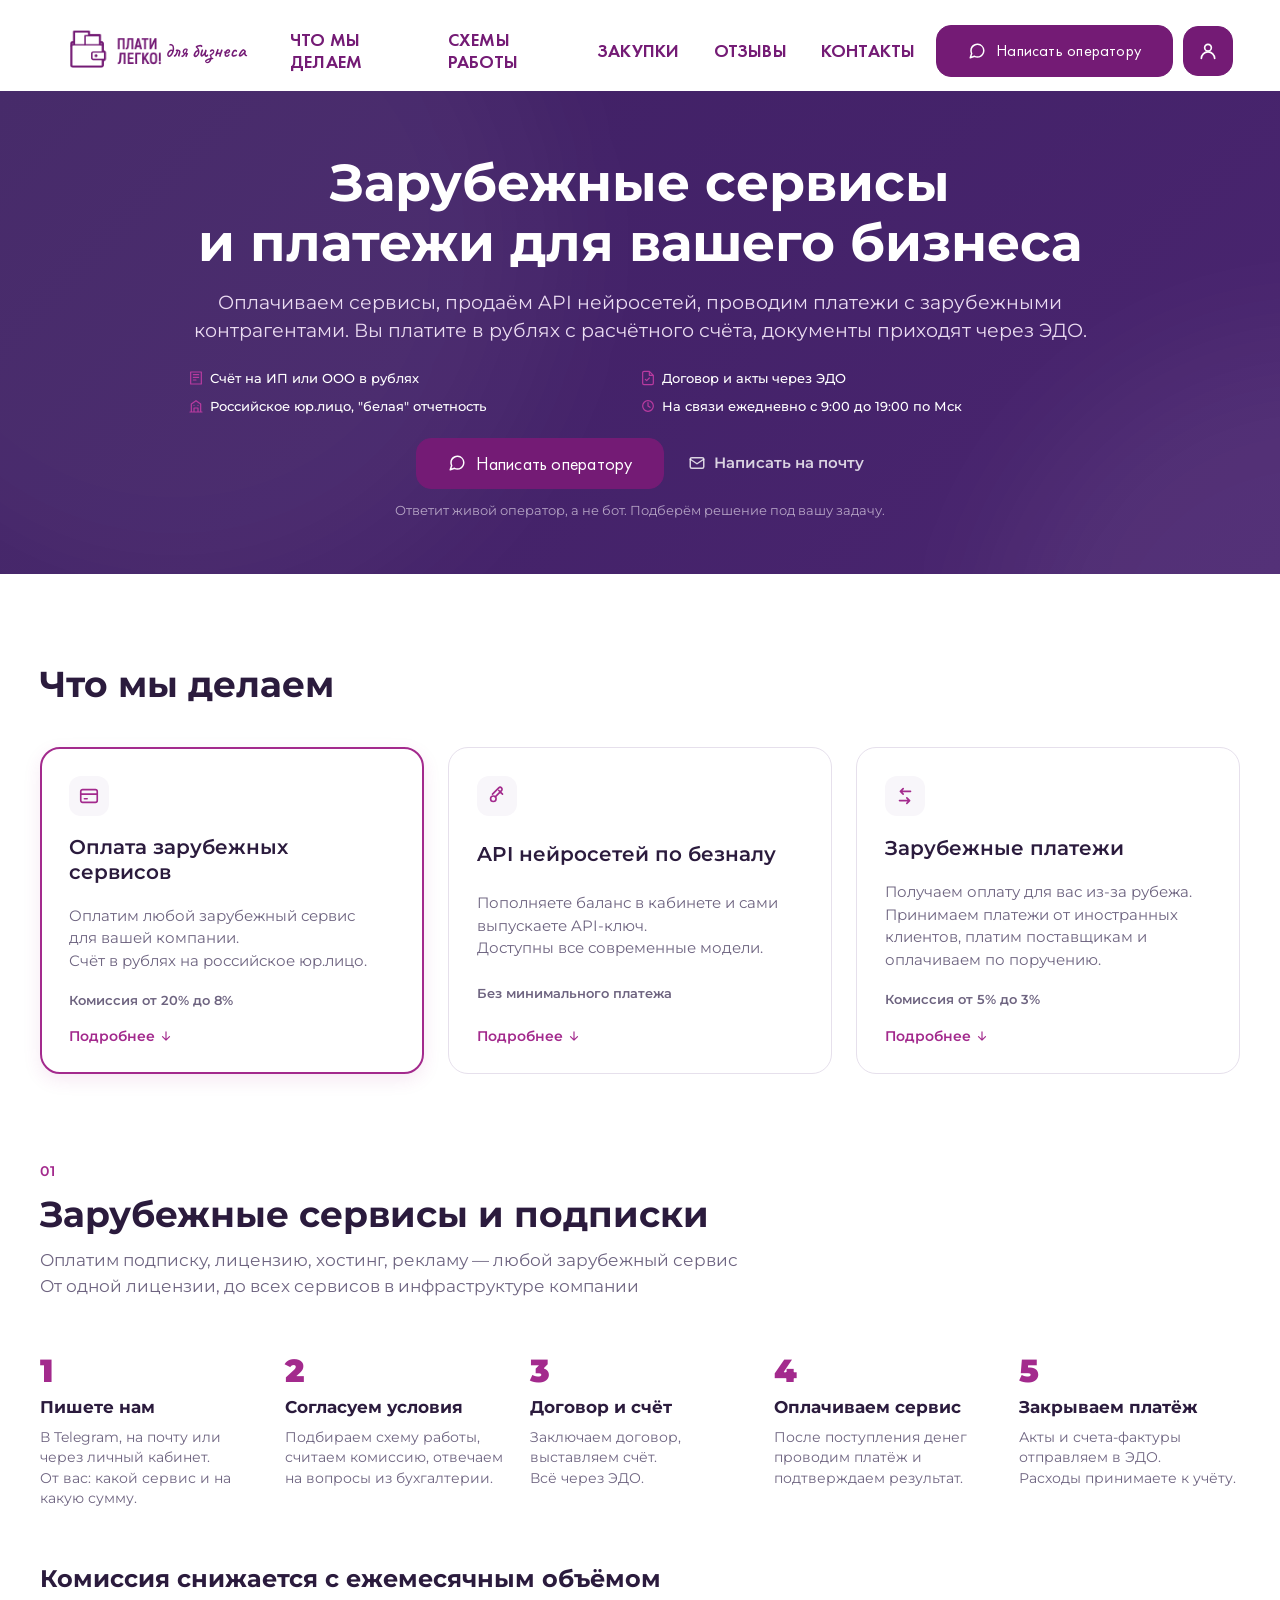
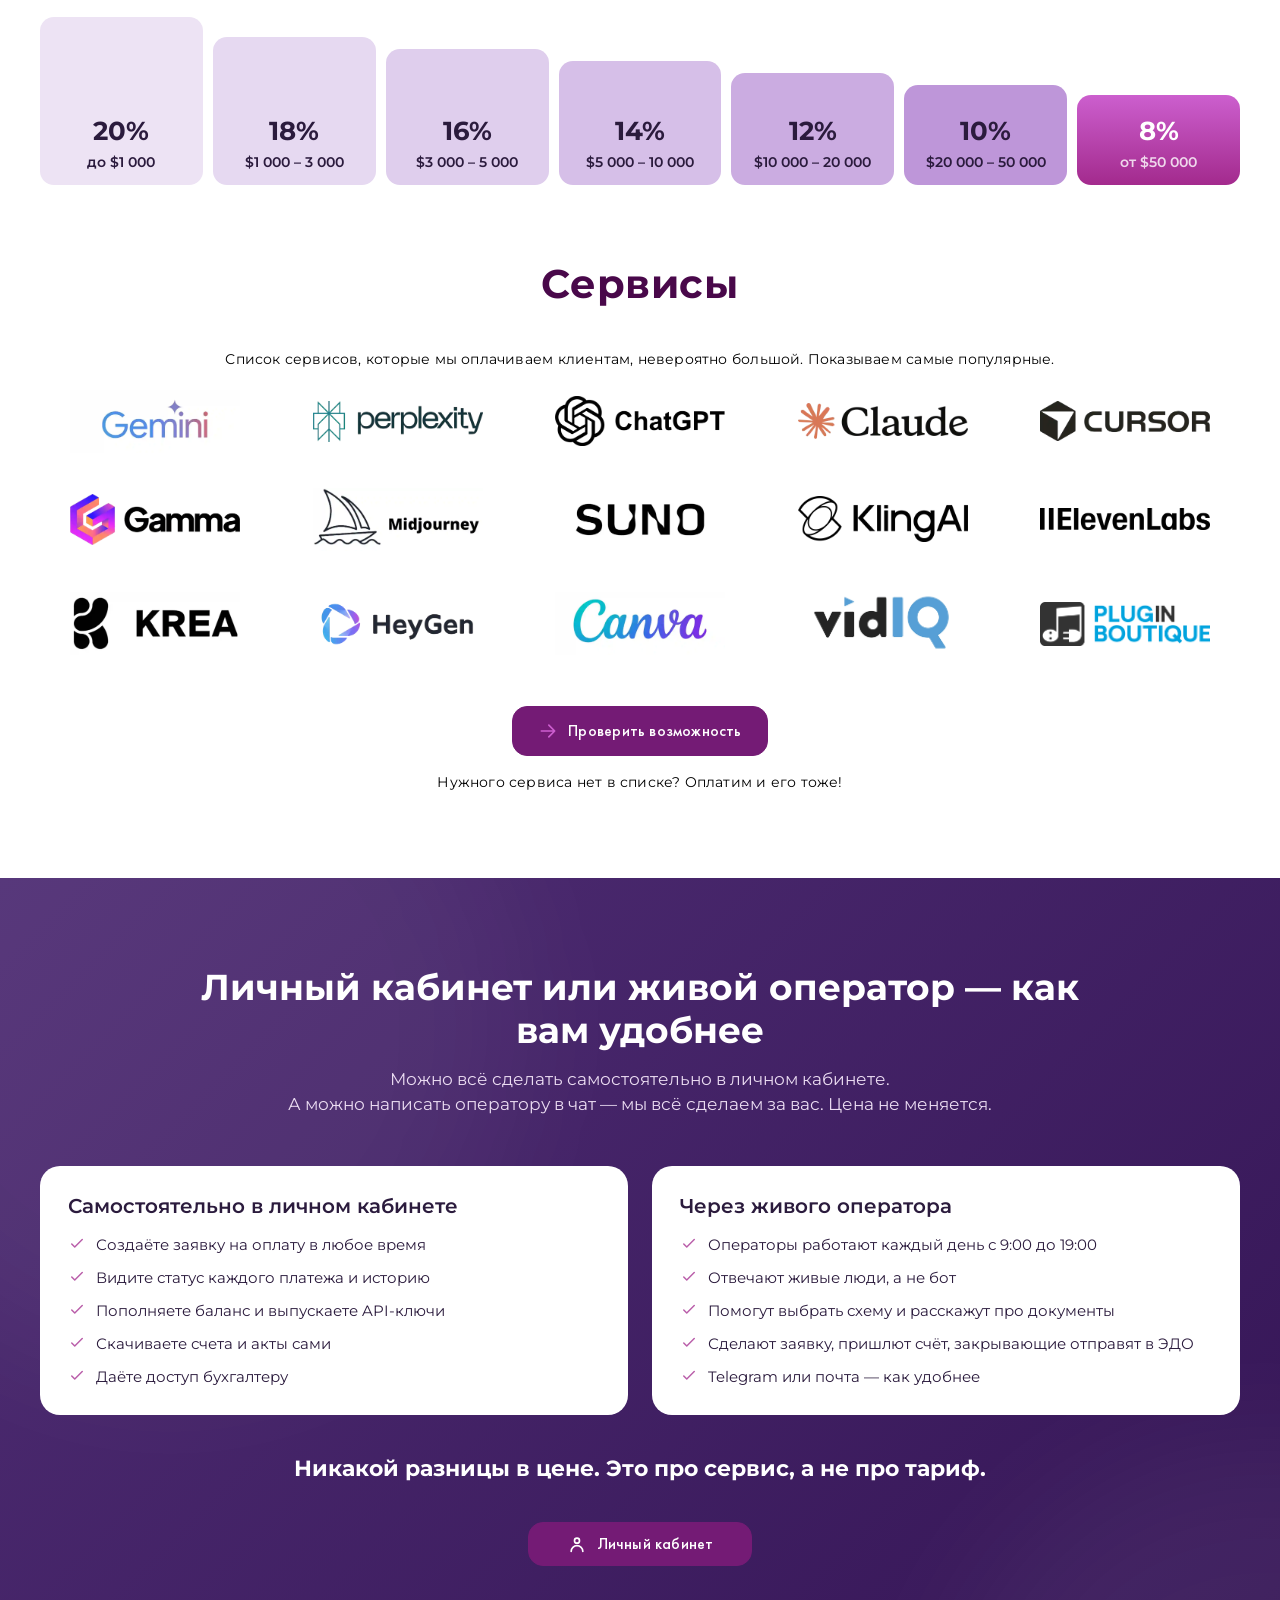
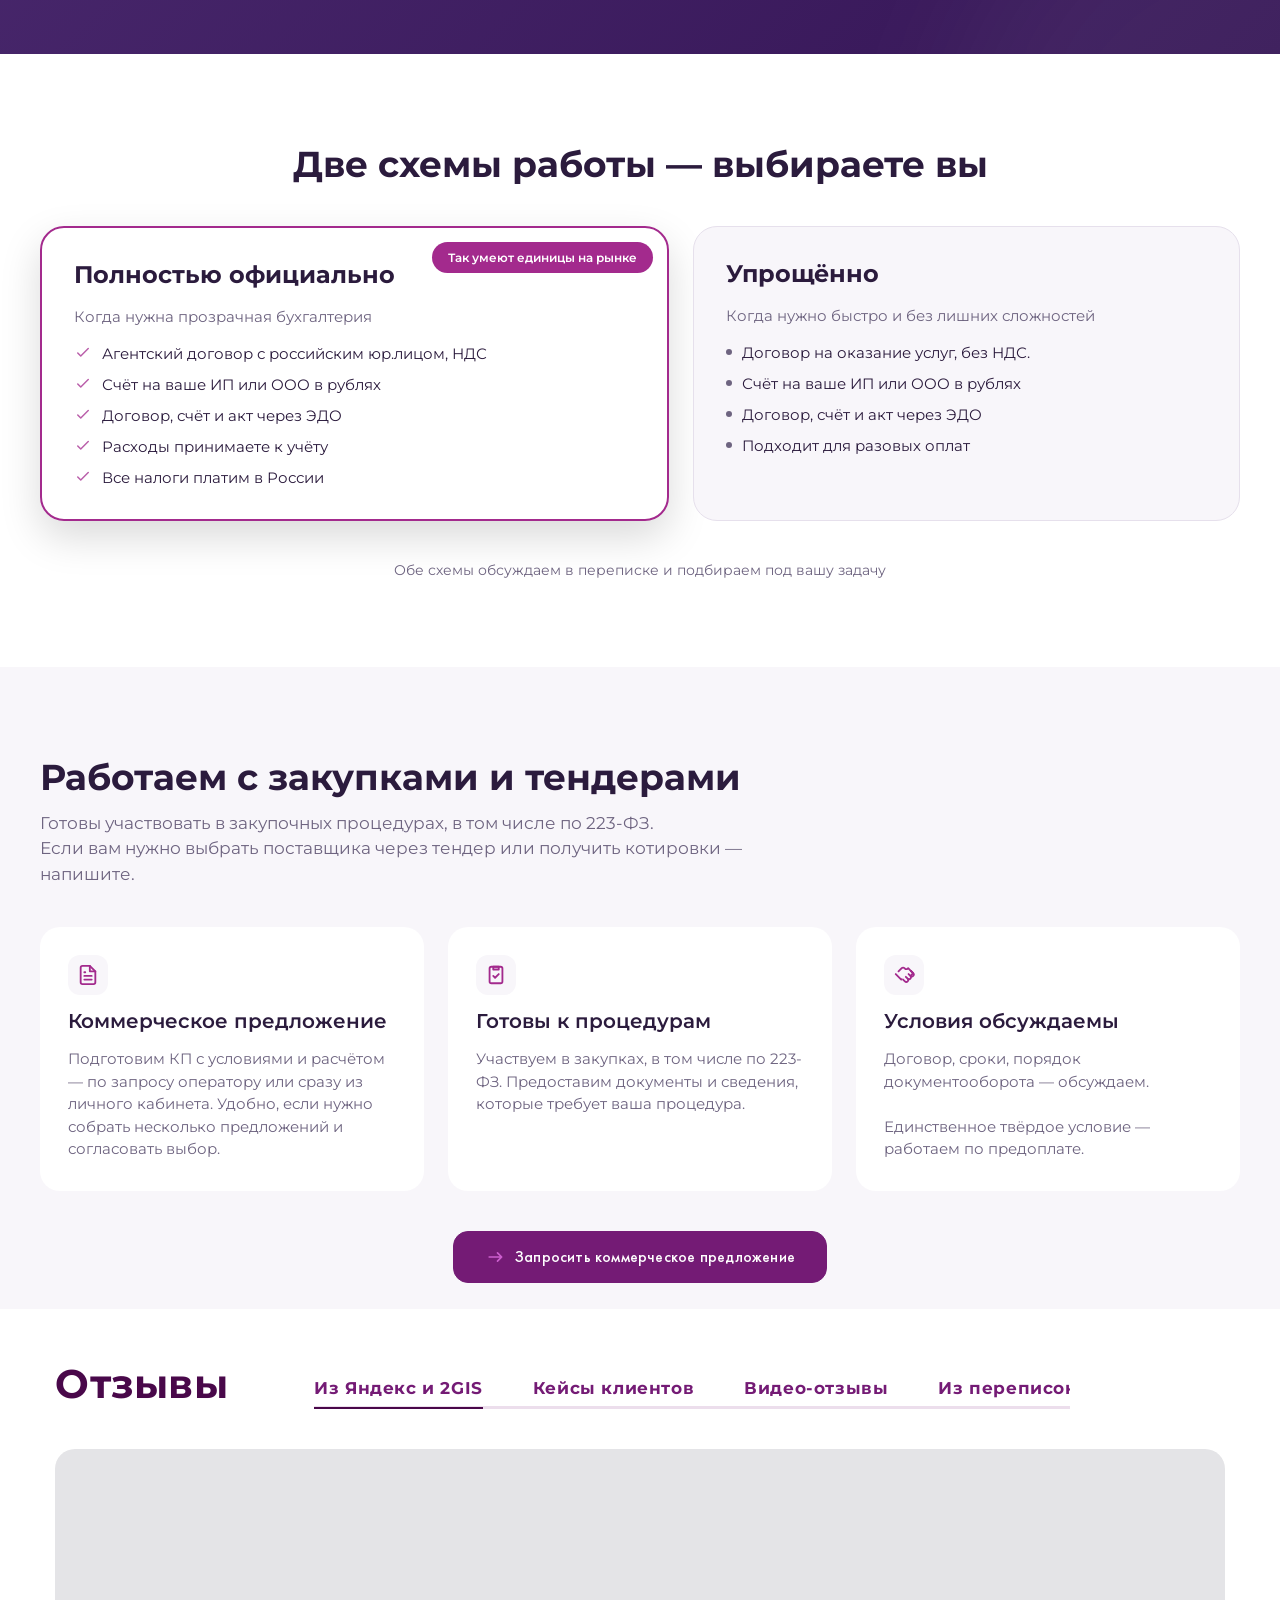
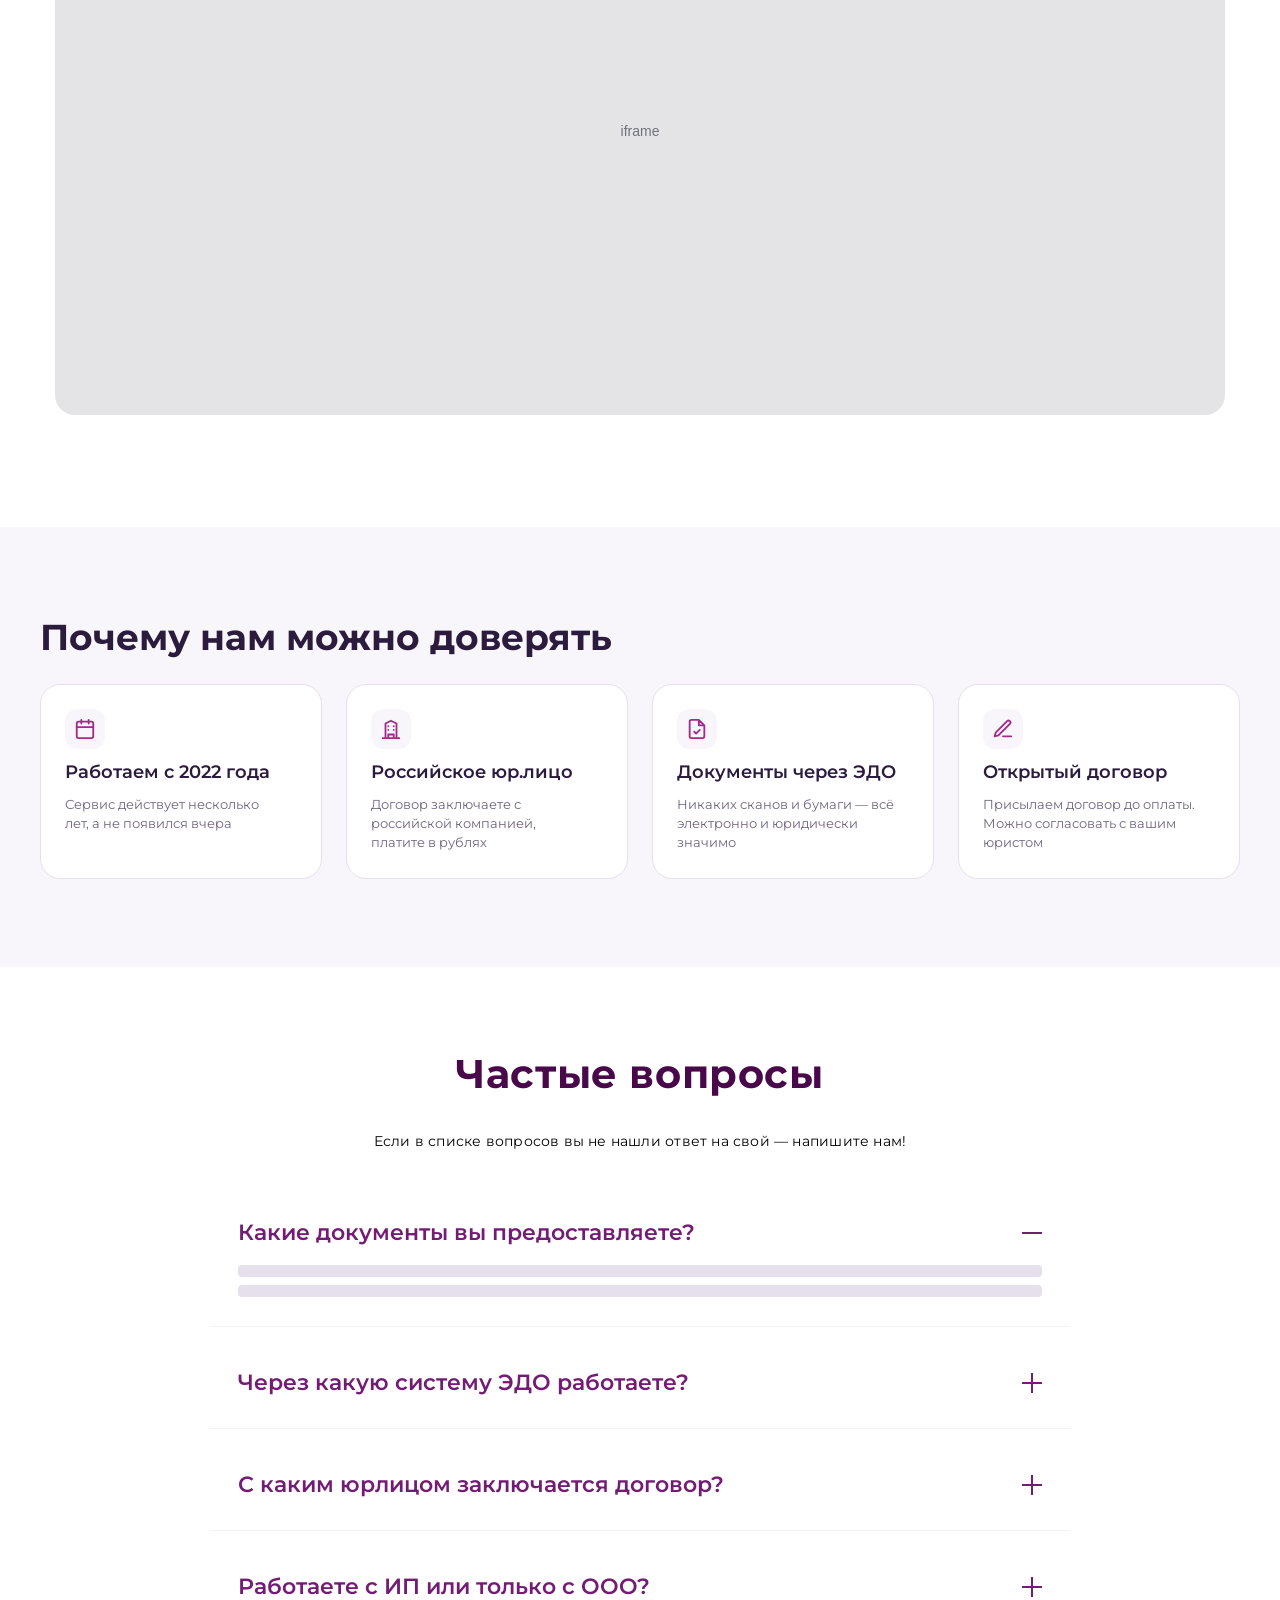
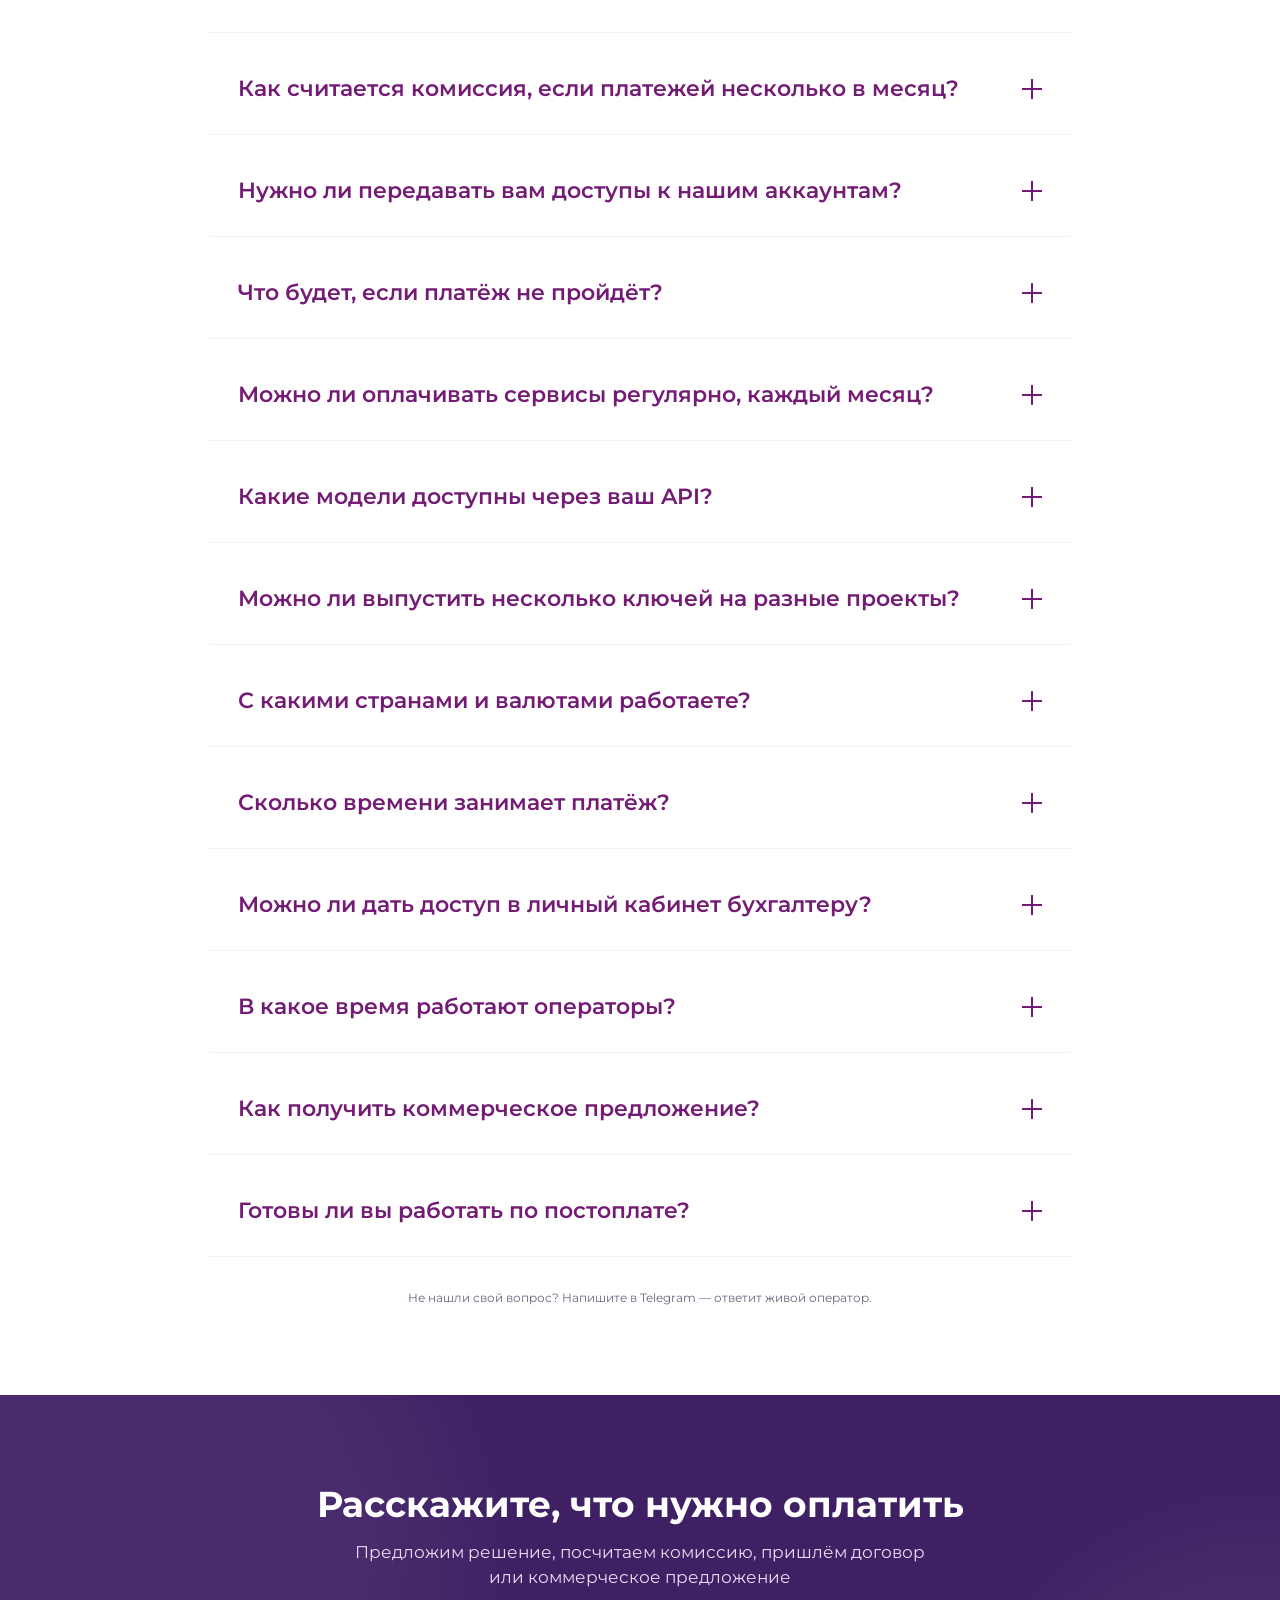
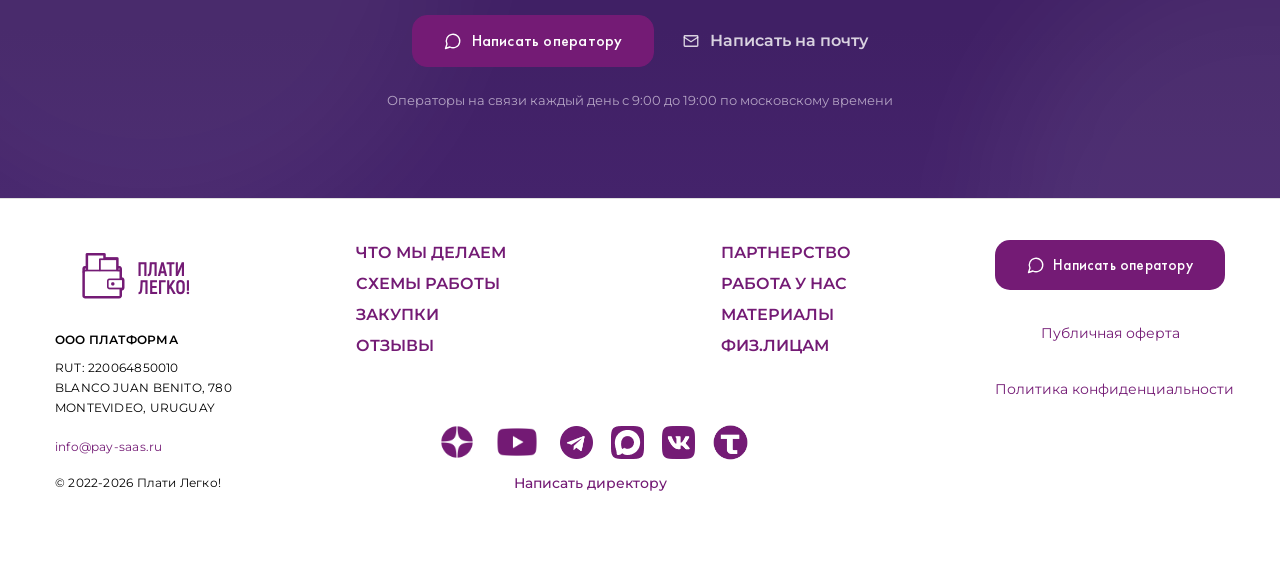
==== commit 03cf8dd9: "fix: restore footer copy from mock" ====
--- a/index.html
+++ b/index.html
@@ -679,7 +679,7 @@
 
         <nav class="site-footer__nav" aria-label="Разделы сайта">
           <div><a href="#services">ЧТО МЫ ДЕЛАЕМ</a><a href="#work-schemes">СХЕМЫ РАБОТЫ</a><a href="#purchases">ЗАКУПКИ</a><a href="#reviews">ОТЗЫВЫ</a></div>
-          <div><a href="#contact-operator">ПАРТНЕРСТВО</a><a href="#services">УСЛУГИ</a><a href="#service-directory">МАТЕРИАЛЫ</a><a href="#contact-operator">ФИЗ.ЛИЦАМ</a></div>
+          <div><a href="#contact-operator">ПАРТНЕРСТВО</a><a href="#services">РАБОТА У НАС</a><a href="#service-directory">МАТЕРИАЛЫ</a><a href="#contact-operator">ФИЗ.ЛИЦАМ</a></div>
         </nav>
 
         <div class="site-footer__contacts">
--- a/styles.css
+++ b/styles.css
@@ -13,7 +13,7 @@
   padding: 88px 32px;
   overflow: hidden;
   color: #ffffff;
-  background: radial-gradient(ellipse at center, #402065 0%, #402065 26%, transparent 72%), #523076;
+  background: linear-gradient(180deg, #402065 0%, #402065 58%, #44236b 100%);
 }
 
 .final-cta__glow {
@@ -47,7 +47,7 @@
   align-items: center;
   width: 100%;
   gap: 24px;
-  margin: auto;
+  margin: 0 auto;
 }
 
 .final-cta__heading {
@@ -141,7 +141,7 @@
 .site-footer {
   display: flex;
   justify-content: center;
-  padding: 41px 32px 30px;
+  padding: 41px 0 5px;
   border-top: 1px solid #e0e0e0;
   background: #ffffff;
 }
@@ -149,9 +149,10 @@
 .site-footer__inner {
   display: grid;
   grid-template-columns: 200px 700px 300px;
+  grid-template-rows: 177px 150px;
   grid-template-areas: "identity nav contacts" "identity social contacts";
   width: 1200px;
-  max-width: 100%;
+  max-width: calc(100% - 64px);
   column-gap: 0;
 }
 
@@ -172,36 +173,57 @@
 .site-footer__identity img {
   width: 170px;
   height: 75px;
-  margin-bottom: 9px;
   object-fit: contain;
   object-position: left center;
 }
 
 .site-footer__identity strong {
+  display: block;
+  width: 100%;
+  height: 43px;
+  padding-top: 9px;
   font-weight: 600;
   line-height: 2.67;
 }
 
 .site-footer__identity p {
-  margin: 0 0 9px;
+  width: 100%;
+  height: 73px;
+  margin: 0;
+  white-space: nowrap;
 }
 
 .site-footer__identity a {
-  margin-bottom: 10px;
+  display: block;
+  width: 100%;
+  height: 42px;
   color: #741b75;
+  line-height: 2.67;
 }
 
 .site-footer__nav {
   grid-area: nav;
   display: grid;
-  grid-template-columns: 320px 320px;
+  grid-template-columns: repeat(2, 350px);
   gap: 0;
-  padding: 6px 15px 0;
+  height: 177px;
+  padding: 0;
 }
 
 .site-footer__nav div {
   display: flex;
   flex-direction: column;
+  padding: 0 15px;
+}
+
+.site-footer__nav div:first-child {
+  width: 147.34px;
+  justify-self: center;
+}
+
+.site-footer__nav div:nth-child(2) {
+  width: 117.2px;
+  justify-self: center;
 }
 
 .site-footer__nav a {
@@ -212,20 +234,22 @@
   font-size: 16px;
   font-weight: 600;
   line-height: 1.25;
+  white-space: nowrap;
 }
 
 .site-footer__contacts {
   grid-area: contacts;
   display: flex;
   flex-direction: column;
-  align-items: center;
-  gap: 21px;
+  gap: 10px;
   align-items: flex-end;
-  padding: 3px 15px 0;
+  height: 327px;
+  padding: 0 15px;
   color: #741b75;
   font-family: Montserrat, Arial, sans-serif;
-  font-size: 13px;
+  font-size: 14px;
   font-weight: 400;
+  line-height: 2.29;
 }
 
 .site-footer__button {
@@ -233,8 +257,8 @@
   align-items: center;
   justify-content: center;
   gap: 8px;
-  width: 198px;
-  height: 42px;
+  width: 230px;
+  height: 50px;
   border-radius: 15px;
   color: #ffffff;
   background: #741b75;
@@ -242,11 +266,20 @@
   font-size: 15px;
   font-weight: 500;
   letter-spacing: 0.21px;
+  margin-bottom: 10px;
 }
 
 .site-footer__button svg {
-  width: 16px;
-  height: 16px;
+  width: 18px;
+  height: 18px;
+}
+
+.site-footer__contacts > a:not(.site-footer__button) {
+  width: 270px;
+  padding: 7px 0 7px 40px;
+  font-size: 14px;
+  text-align: center;
+  white-space: nowrap;
 }
 
 .site-footer__social {
@@ -254,17 +287,20 @@
   display: flex;
   flex-direction: column;
   align-items: center;
-  gap: 12px;
-  padding-top: 36px;
+  gap: 0;
+  padding: 0;
   color: #741b75;
   font-family: Montserrat, Arial, sans-serif;
-  font-size: 12px;
+  font-size: 14px;
+  line-height: 2.29;
 }
 
 .site-footer__social > div {
   display: flex;
   align-items: center;
-  gap: 18px;
+  gap: 0;
+  height: 50px;
+  padding: 0 177px;
 }
 
 .site-footer__social > div a {
@@ -275,22 +311,42 @@
   height: 33px;
 }
 
-.site-footer__social img {
-  width: 33px;
-  height: 33px;
-  object-fit: contain;
-}
-
-.site-footer__social a:nth-child(1) img,
-.site-footer__social a:nth-child(2) img {
+.site-footer__social > div a:nth-child(1),
+.site-footer__social > div a:nth-child(2) {
   width: 50px;
   height: 50px;
 }
 
+.site-footer__social > div a:nth-child(1) {
+  margin-right: 10px;
+}
+
+.site-footer__social > div a:nth-child(2) {
+  margin-right: 18px;
+}
+
+.site-footer__social > div a:nth-child(3),
+.site-footer__social > div a:nth-child(4),
+.site-footer__social > div a:nth-child(5) {
+  margin-right: 18px;
+}
+
+.site-footer__social > div a:nth-child(6) {
+  width: 35px;
+  height: 35px;
+}
+
+.site-footer__social img {
+  width: 100%;
+  height: 100%;
+  object-fit: contain;
+}
+
 @media (max-width: 900px) {
   .final-cta {
-    min-height: 356px;
+    min-height: 0;
     padding: 64px 16px;
+    background: linear-gradient(180deg, #402065 0%, #402065 53%, #44236b 100%);
   }
 
   .final-cta__content {
@@ -448,7 +504,8 @@
 }
 
 .site-header {
-  position: relative;
+  position: sticky;
+  top: 0;
   z-index: 10;
   padding: 20px var(--container-padding) 10px;
   background: var(--color-background);
@@ -500,7 +557,7 @@
 }
 
 .site-nav {
-  gap: 20px;
+  gap: 6px;
 }
 
 .site-nav__link {
@@ -540,8 +597,8 @@
 .button {
   gap: 10px;
   min-width: 224px;
-  justify-content: flex-start;
-  padding: 13px 16px;
+  justify-content: center;
+  padding: 13px 31px;
   border: 1px solid var(--color-primary);
   border-radius: var(--radius-md);
   transition: background-color var(--transition-base), color var(--transition-base), transform var(--transition-base);
@@ -570,6 +627,28 @@
 
 .button__icon {
   flex: 0 0 18px;
+}
+
+.site-header .button svg,
+.site-header .profile-button svg {
+  display: block;
+  flex: 0 0 auto;
+  max-width: none;
+  fill: none;
+  stroke: currentcolor;
+  stroke-linecap: round;
+  stroke-linejoin: round;
+  stroke-width: 2;
+}
+
+.site-header .button svg {
+  width: 18px;
+  height: 18px;
+}
+
+.site-header .profile-button svg {
+  width: 20px;
+  height: 20px;
 }
 
 .profile-button {
@@ -2384,8 +2463,16 @@
   }
 
   .site-header {
+    position: fixed;
+    top: 0;
+    right: 0;
+    left: 0;
     padding: 6px var(--container-padding);
     border-bottom: 1px solid var(--color-border);
+  }
+
+  .site-header + main {
+    padding-top: 74px;
   }
 
   .brand {
@@ -2405,18 +2492,23 @@
     border-bottom-color: transparent;
   }
 
+  .site-header.is-menu-open .brand,
+  .site-header.is-menu-open .site-header__inner > .menu-toggle {
+    visibility: hidden;
+  }
+
   .mobile-menu {
     position: fixed;
-    top: 8px;
-    bottom: 8px;
-    left: 14px;
+    top: 16px;
+    bottom: 16px;
+    left: 16px;
     z-index: 20;
-    width: 157px;
-    max-width: calc(100vw - 28px);
-    padding: 50px 16px 32px;
+    width: 250px;
+    max-width: calc(100vw - 32px);
+    padding: 56px 16px 32px;
     overflow-y: auto;
     color: #ffffff;
-    background: #191919;
+    background: rgb(25 25 25 / 94%);
   }
 
   .site-header.is-menu-open .mobile-menu {
@@ -3621,6 +3713,30 @@
   background: #ffffff;
 }
 
+/* 404 uses links in the shared header instead of the buttons from index.html.
+   Keep their icon geometry explicit so global SVG rules cannot stretch them. */
+.error-page .site-header .button svg,
+.error-page .site-header .profile-button svg {
+  display: block;
+  flex: 0 0 auto;
+  max-width: none;
+  fill: none;
+  stroke: currentcolor;
+  stroke-linecap: round;
+  stroke-linejoin: round;
+  stroke-width: 2;
+}
+
+.error-page .site-header .button svg {
+  width: 18px;
+  height: 18px;
+}
+
+.error-page .site-header .profile-button svg {
+  width: 20px;
+  height: 20px;
+}
+
 .error-hero {
   position: relative;
   display: flex;
@@ -3754,6 +3870,246 @@
   background: #a32a8d;
 }
 
+/* Contacts page */
+.site-nav__link--active {
+  background: #f7f3f8;
+}
+
+.contacts-hero {
+  display: flex;
+  flex-direction: column;
+  align-items: center;
+  justify-content: center;
+  height: 280px;
+  gap: 14px;
+  padding: 56px 16px;
+  color: #ffffff;
+  background: linear-gradient(135deg, #3e2063 0%, #4a2570 100%);
+  text-align: center;
+}
+
+.contacts-hero h1,
+.contacts-hero p,
+.contact-card h2,
+.contact-card p,
+.requisites h2,
+.requisites h3,
+.requisites p {
+  margin: 0;
+}
+
+.contacts-hero h1 {
+  font-family: Montserrat, Arial, sans-serif;
+  font-size: 36px;
+  font-weight: 700;
+  line-height: 1.2;
+}
+
+.contacts-hero p {
+  color: #ffffffcc;
+  font-family: Montserrat, Arial, sans-serif;
+  font-size: 17px;
+  font-weight: 400;
+  line-height: 1.4;
+}
+
+.contacts-hero__mobile-copy { display: none; }
+.contacts-hero__desktop-copy,
+.contacts-hero__mobile-copy { width: 100%; text-align: center; }
+
+.contact-channels {
+  display: flex;
+  justify-content: center;
+  padding: 88px 32px;
+  background: #ffffff;
+}
+
+.contact-channels__grid {
+  display: grid;
+  grid-template-columns: repeat(2, 1fr);
+  gap: 24px;
+  width: 1200px;
+  max-width: 100%;
+}
+
+.contact-card {
+  display: flex;
+  flex-direction: column;
+  justify-content: space-between;
+  min-height: 300px;
+  gap: 14px;
+  padding: 28px;
+  border: 1px solid var(--color-border);
+  border-radius: 20px;
+  background: #ffffff;
+  box-shadow: 0 10px 30px rgb(163 42 141 / 15%);
+}
+
+.contact-card--featured {
+  border: 2px solid #a32a8d;
+}
+
+.contact-card__icon {
+  display: flex;
+  align-items: center;
+  justify-content: center;
+  width: 40px;
+  height: 40px;
+  border-radius: 12px;
+  color: #a32a8d;
+  background: #fbf8fc;
+}
+
+.contact-card__icon svg,
+.contact-card__button svg {
+  fill: none;
+  stroke: currentcolor;
+  stroke-linecap: round;
+  stroke-linejoin: round;
+  stroke-width: 1.8;
+}
+
+.contact-card__icon svg {
+  width: 22px;
+  height: 22px;
+}
+
+.contact-card h2 {
+  color: var(--color-text);
+  font-family: Montserrat, Arial, sans-serif;
+  font-size: 20px;
+  font-weight: 600;
+  line-height: 1.25;
+}
+
+.contact-card p {
+  color: var(--color-text-muted);
+  font-family: Montserrat, Arial, sans-serif;
+  font-size: 15px;
+  font-weight: 400;
+  line-height: 1.5;
+}
+
+.contact-card__bottom {
+  display: flex;
+  flex-direction: column;
+  gap: 8px;
+}
+
+.contact-card__button {
+  display: inline-flex;
+  align-items: center;
+  justify-content: center;
+  min-height: 50px;
+  gap: 10px;
+  border-radius: 15px;
+  color: #ffffff;
+  background: #741b75;
+  font-family: "Futura PT", Arial, sans-serif;
+  font-size: 16px;
+  font-weight: 500;
+  letter-spacing: .21px;
+}
+
+.contact-card__button svg { width: 18px; height: 18px; }
+.contact-card small { color: var(--color-text-muted); font-family: Montserrat, Arial, sans-serif; font-size: 13px; font-weight: 400; text-align: left; }
+.contact-card__link { color: #a32a8d; font-family: Montserrat, Arial, sans-serif; font-size: 15px; font-weight: 600; }
+
+.requisites { display: flex; justify-content: center; padding: 88px 32px; background: #fbf8fc; }
+.requisites__inner { display: flex; flex-direction: column; width: 1200px; max-width: 100%; gap: 40px; }
+.requisites__heading { display: flex; flex-direction: column; gap: 12px; }
+.requisites h2 { color: var(--color-text); font-family: Montserrat, Arial, sans-serif; font-size: 36px; font-weight: 700; line-height: 1.2; }
+.requisites__heading p { color: var(--color-text-muted); font-family: Montserrat, Arial, sans-serif; font-size: 16px; line-height: 1.5; }
+.requisites__columns { display: grid; grid-template-columns: repeat(2, 1fr); gap: 48px; padding: 32px; border-radius: 24px; background: #ffffff; }
+.requisites-card { display: flex; flex-direction: column; gap: 4px; }
+.requisites-card h3 { color: var(--color-text); font-family: Montserrat, Arial, sans-serif; font-size: 20px; font-weight: 600; }
+.requisite { position: relative; display: flex; flex-direction: column; gap: 4px; min-height: 66px; padding: 14px 32px 14px 0; border-bottom: 1px solid var(--color-border); }
+.requisite span { color: var(--color-text-muted); font-family: Montserrat, Arial, sans-serif; font-size: 12px; }
+.requisite b { color: var(--color-text); font-family: "Roboto Mono", monospace; font-size: 14px; font-weight: 500; line-height: 1.35; }
+.requisite button,
+.edo-field button { position: absolute; right: 0; top: 50%; display: grid; width: 18px; height: 18px; padding: 0; color: var(--color-text-muted); background: transparent; transform: translateY(-50%); cursor: pointer; place-items: center; }
+.requisite button svg,
+.edo-field button svg,
+.requisites-action svg { width: 18px; height: 18px; fill: none; stroke: currentcolor; stroke-linecap: round; stroke-linejoin: round; stroke-width: 1.8; }
+
+.edo-card { display: flex; flex-direction: column; gap: 16px; padding: 32px; border-radius: 24px; background: #a32a8d14; }
+.edo-card h3 { margin: 0; color: #a32a8d; font-family: Montserrat, Arial, sans-serif; font-size: 20px; font-weight: 600; line-height: 1.2; }
+.edo-card__fields { display: grid; grid-template-columns: repeat(2, 1fr); gap: 48px; }
+.edo-field { position: relative; display: flex; flex-direction: column; gap: 4px; min-height: 42px; padding-right: 32px; }
+.edo-field span { color: var(--color-text-muted); font-family: Montserrat, Arial, sans-serif; font-size: 12px; }
+.edo-field b { color: var(--color-text); font-family: "Roboto Mono", monospace; font-size: 14px; font-weight: 500; line-height: 1.35; }
+.edo-field button { color: #a32a8d; }
+.requisites__actions { display: flex; justify-content: center; gap: 16px; }
+.requisites-action { display: inline-flex; align-items: center; justify-content: center; min-height: 50px; gap: 10px; padding: 13px 31px; border: 1px solid #741b75; border-radius: 15px; font-family: "Futura PT", Arial, sans-serif; font-size: 16px; font-weight: 500; letter-spacing: .21px; }
+.requisites-action--primary { color: #ffffff; background: #741b75; }
+.requisites-action--secondary { border: 1.5px solid #a32a8d; color: #a32a8d; background: transparent; }
+
+.account-documents { display: flex; justify-content: center; padding: 88px 32px; background: #ffffff; }
+.account-documents__inner { display: flex; flex-direction: column; width: 1200px; max-width: 100%; gap: 40px; }
+.account-documents__heading { display: flex; flex-direction: column; gap: 12px; }
+.account-documents h2,
+.account-documents h3,
+.account-documents p { margin: 0; }
+.account-documents h2 { color: var(--color-text); font-family: Montserrat, Arial, sans-serif; font-size: 36px; font-weight: 700; line-height: 1.2; }
+.account-documents__heading p { color: var(--color-text-muted); font-family: Montserrat, Arial, sans-serif; font-size: 16px; font-weight: 400; line-height: 1.5; }
+.account-documents__grid { display: grid; grid-template-columns: repeat(3, 1fr); gap: 24px; }
+.account-documents__grid article { display: flex; flex-direction: column; gap: 14px; padding: 28px; border-radius: 20px; background: #f8f6fa; }
+.account-documents__grid article > div { display: grid; width: 40px; height: 40px; border-radius: 12px; color: #a32a8d; background: #ffffff; place-items: center; }
+.account-documents__grid svg,
+.account-documents__action svg { width: 22px; height: 22px; fill: none; stroke: currentcolor; stroke-linecap: round; stroke-linejoin: round; stroke-width: 1.8; }
+.account-documents__grid h3 { color: var(--color-text); font-family: Montserrat, Arial, sans-serif; font-size: 17px; font-weight: 600; line-height: 1.25; }
+.account-documents__action { display: flex; flex-direction: column; align-items: center; gap: 16px; }
+.account-documents__action a { display: inline-flex; align-items: center; justify-content: center; min-height: 50px; gap: 10px; padding: 13px 31px; border: 1px solid #741b75; border-radius: 15px; color: #ffffff; background: #741b75; font-family: "Futura PT", Arial, sans-serif; font-size: 16px; font-weight: 500; letter-spacing: .21px; }
+.account-documents__action svg { width: 20px; height: 20px; }
+.account-documents__action p { max-width: 1200px; color: var(--color-text-muted); font-family: Montserrat, Arial, sans-serif; font-size: 13px; font-weight: 400; text-align: center; }
+
+@media (max-width: 900px) {
+  .contacts-hero { height: auto; gap: 12px; padding: 48px 16px; }
+  .contacts-hero h1 { font-size: 28px; }
+  .contacts-hero p { font-size: 14px; line-height: 1.4; }
+  .contacts-hero__desktop-copy { display: none; }
+  .contacts-hero__mobile-copy { display: block; }
+  .contact-channels { padding: 56px 16px; }
+  .contact-channels__grid { grid-template-columns: 1fr; gap: 16px; }
+  .contact-card { justify-content: flex-start; min-height: 0; gap: 12px; padding: 24px; border-radius: 20px; box-shadow: none; }
+  .contact-card--featured { box-shadow: 0 10px 30px rgb(163 42 141 / 15%); }
+  .contact-card__icon { width: 36px; height: 36px; border-radius: 10px; }
+  .contact-card__icon svg { width: 20px; height: 20px; }
+  .contact-card h2 { font-size: 17px; }
+  .contact-card p { font-size: 14px; }
+  .contact-card__button { min-height: 48px; }
+  .contact-card__link { font-size: 14px; }
+  .requisites { padding: 56px 16px; }
+  .requisites__inner { gap: 24px; }
+  .requisites__heading { align-items: center; text-align: center; }
+  .requisites h2 { font-size: 24px; }
+  .requisites__heading p { font-size: 13px; }
+  .requisites__columns { display: flex; flex-direction: column; gap: 20px; padding: 0; background: transparent; }
+  .requisites-card { padding: 24px; border-radius: 24px; background: #ffffff; }
+  .requisites-card h3 { font-size: 18px; }
+  .requisite { min-height: 0; padding: 12px 28px 12px 0; }
+  .requisite b { font-size: 13px; }
+  .edo-card { gap: 12px; padding: 24px; border-radius: 20px; }
+  .edo-card h3 { font-size: 17px; }
+  .edo-card__fields { grid-template-columns: 1fr; gap: 12px; }
+  .edo-field { min-height: 0; }
+  .requisites__actions { flex-direction: column; gap: 12px; }
+  .requisites-action { width: 100%; min-height: 48px; padding: 12px 24px; }
+  .account-documents { padding: 56px 16px; }
+  .account-documents__inner { gap: 20px; }
+  .account-documents__heading { align-items: center; text-align: center; }
+  .account-documents h2 { font-size: 24px; }
+  .account-documents__heading p { font-size: 14px; }
+  .account-documents__grid { grid-template-columns: 1fr; gap: 12px; }
+  .account-documents__grid article { gap: 12px; padding: 24px; }
+  .account-documents__grid article > div { width: 36px; height: 36px; border-radius: 10px; }
+  .account-documents__grid svg { width: 20px; height: 20px; }
+  .account-documents__grid h3 { font-size: 16px; }
+  .account-documents__action { width: 100%; gap: 16px; }
+  .account-documents__action a { width: 100%; min-height: 48px; padding: 12px 24px; }
+  .account-documents__action p { font-size: 12px; }
+}
+
 @media (max-width: 900px) {
   .error-hero {
     align-items: flex-start;
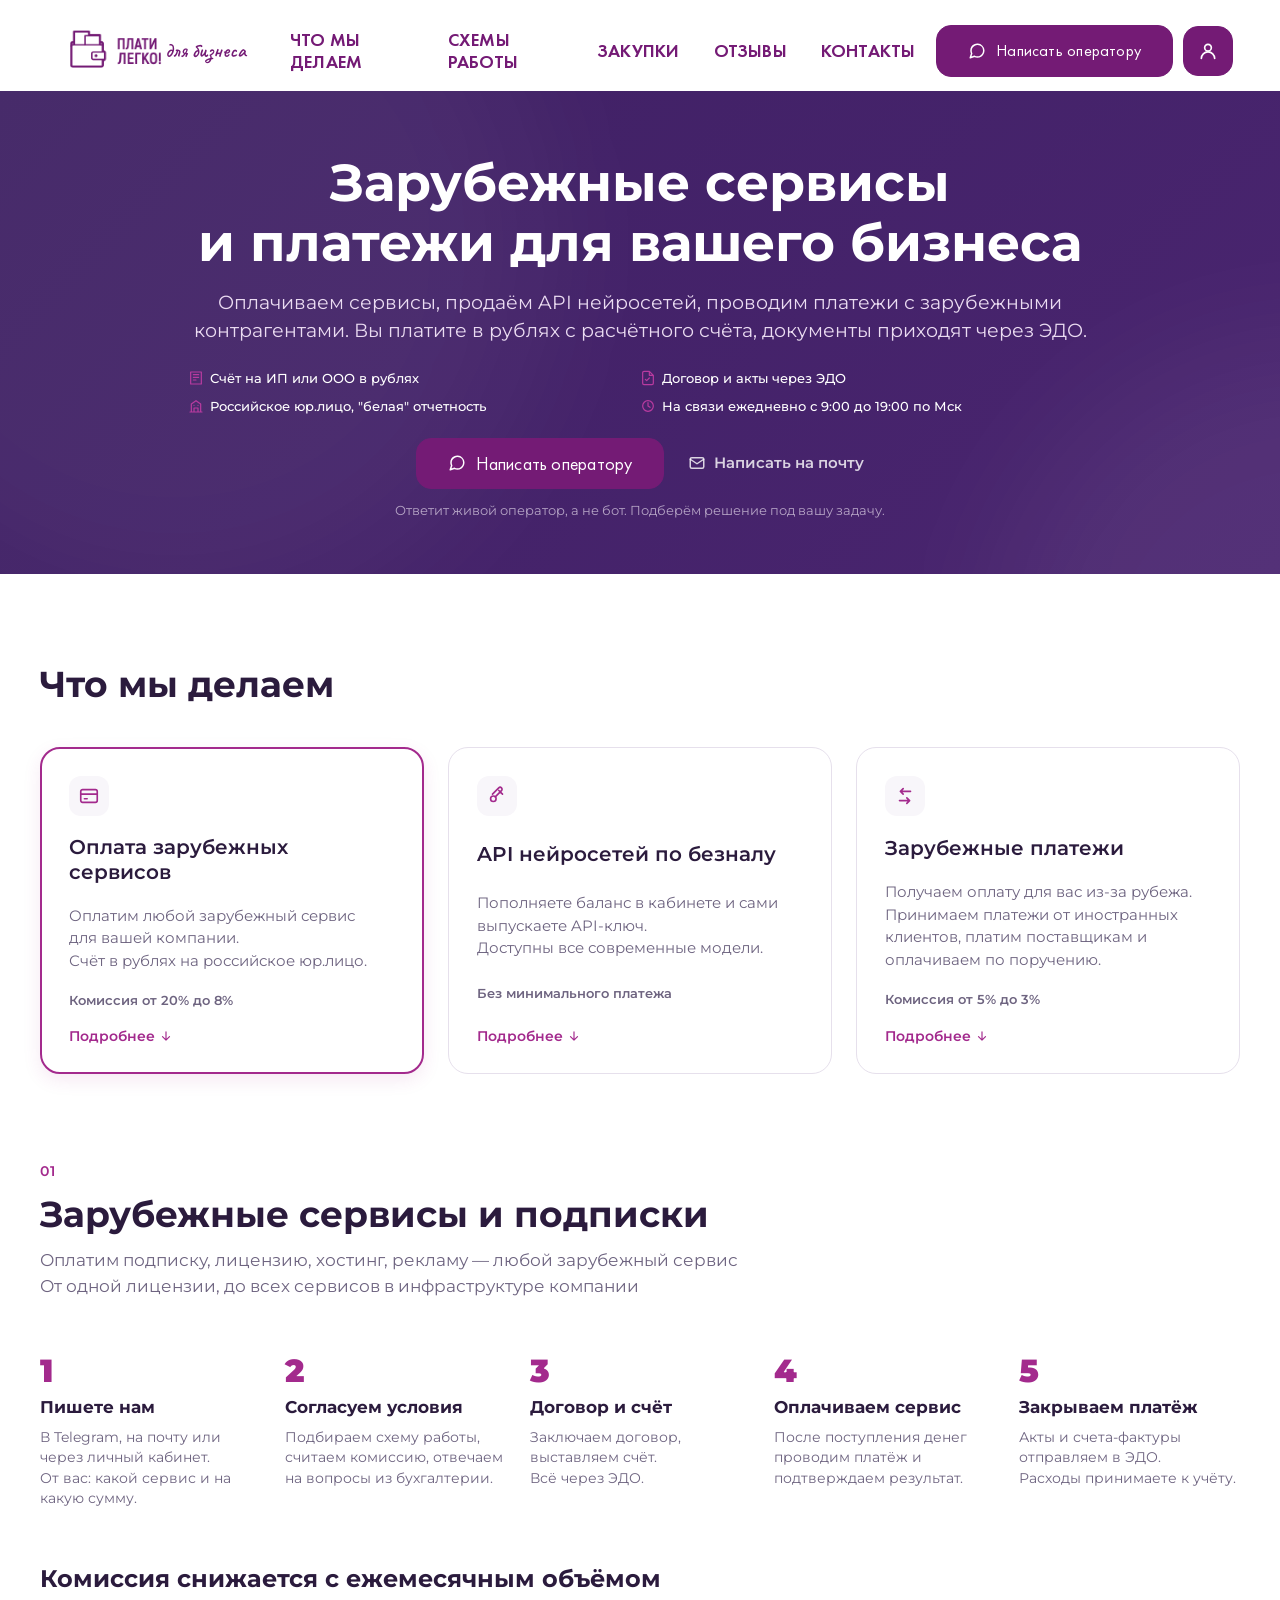
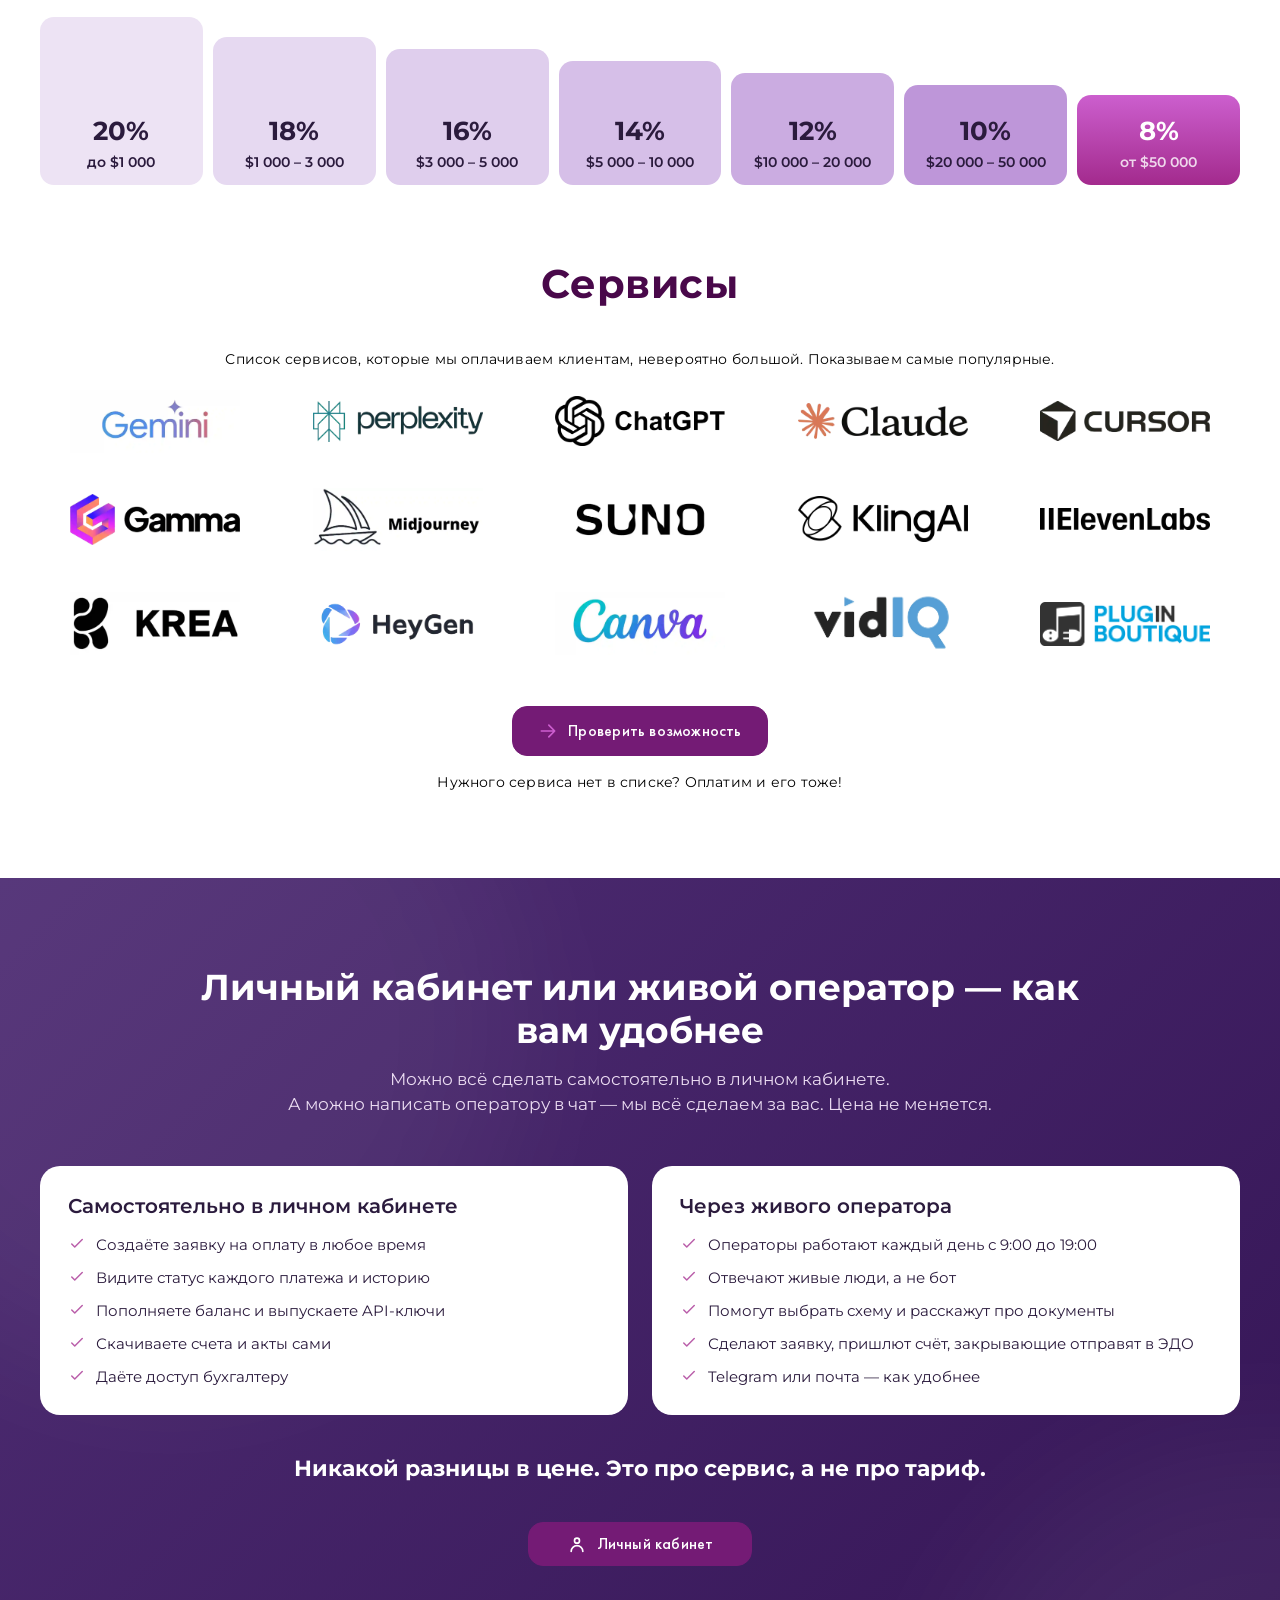
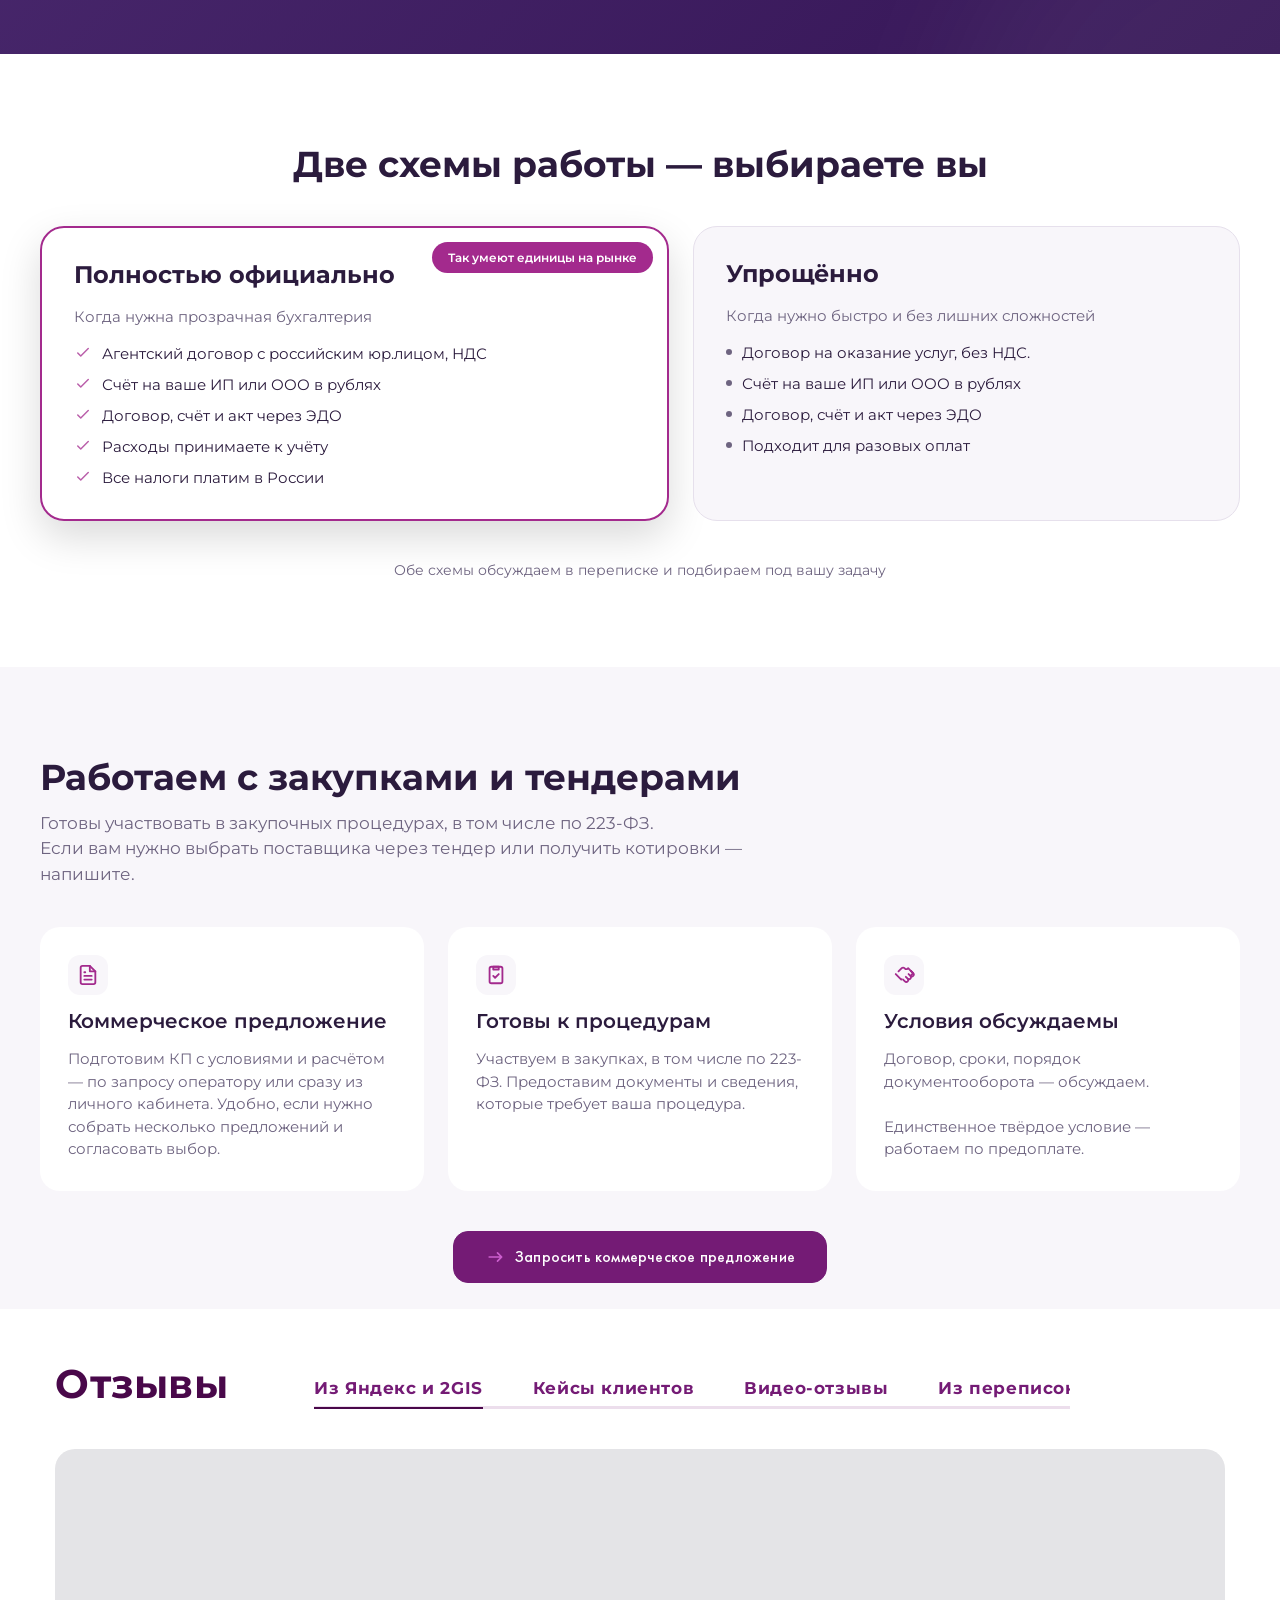
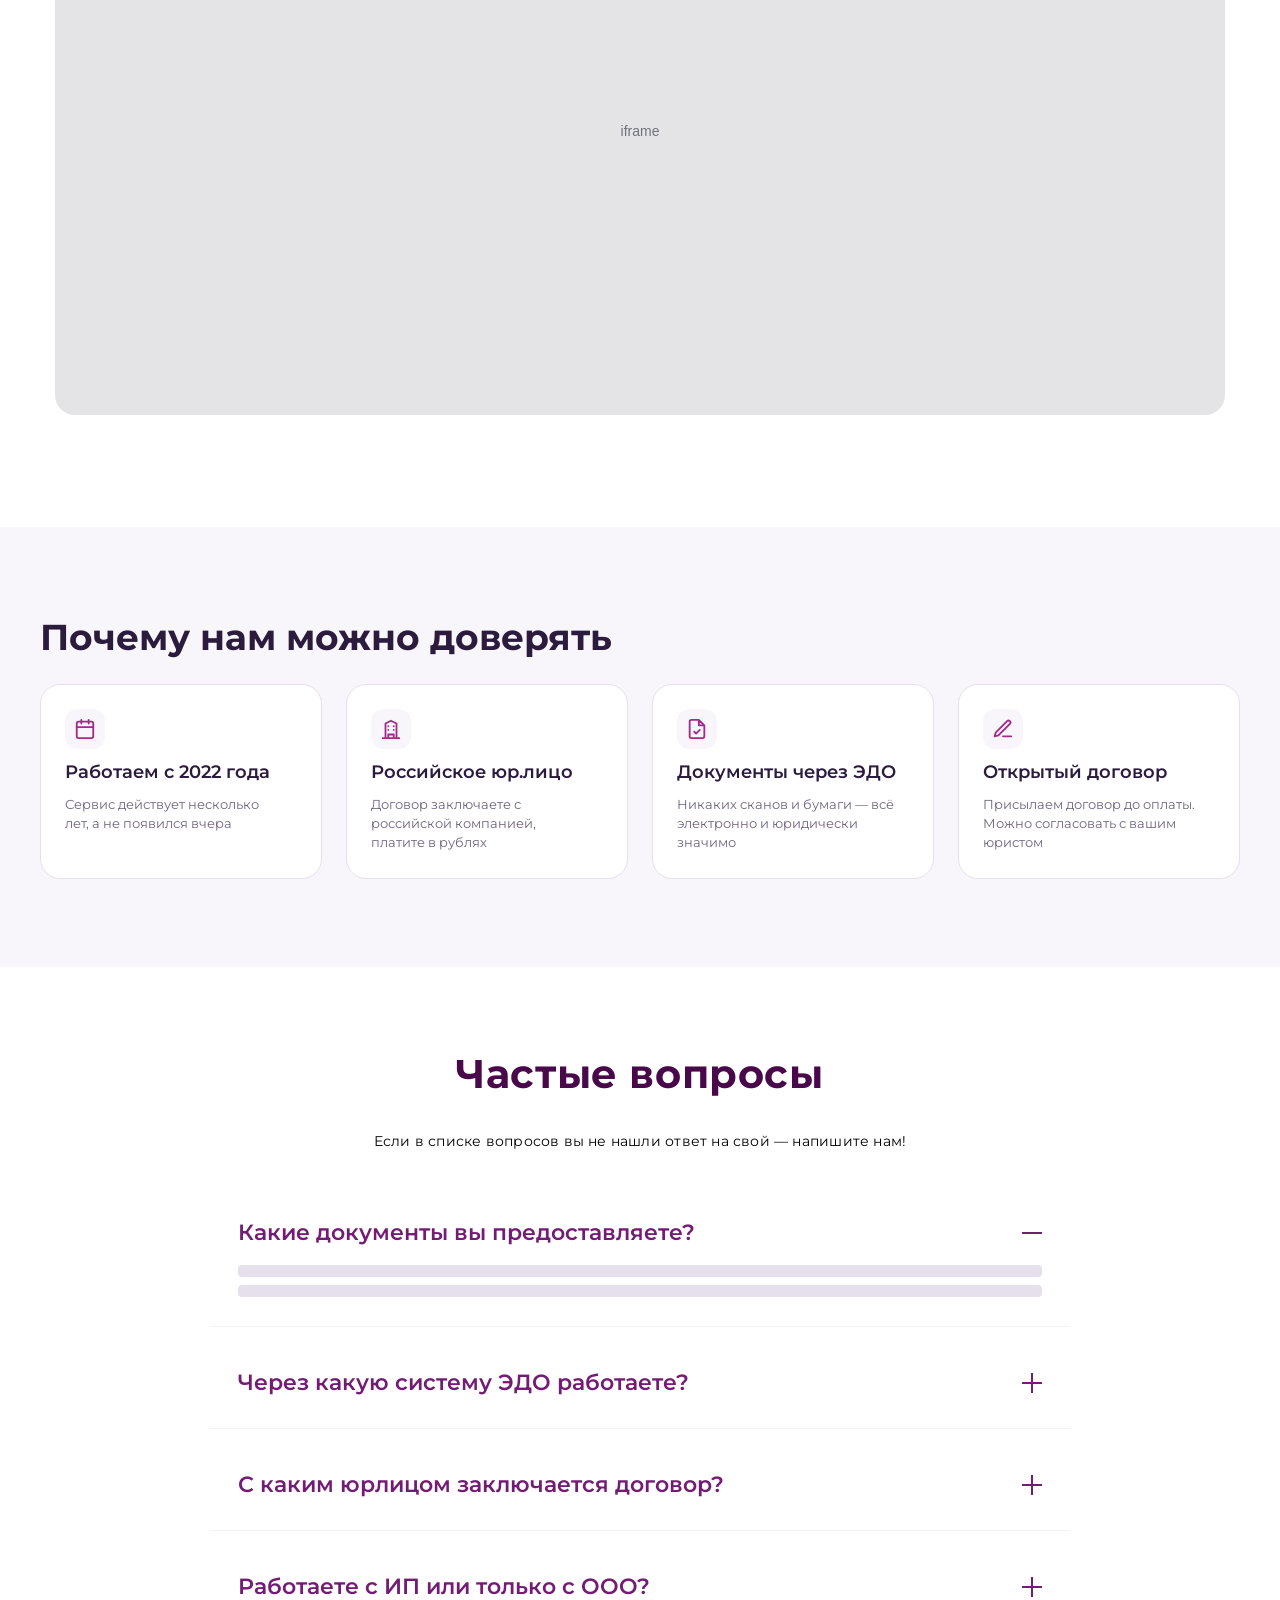
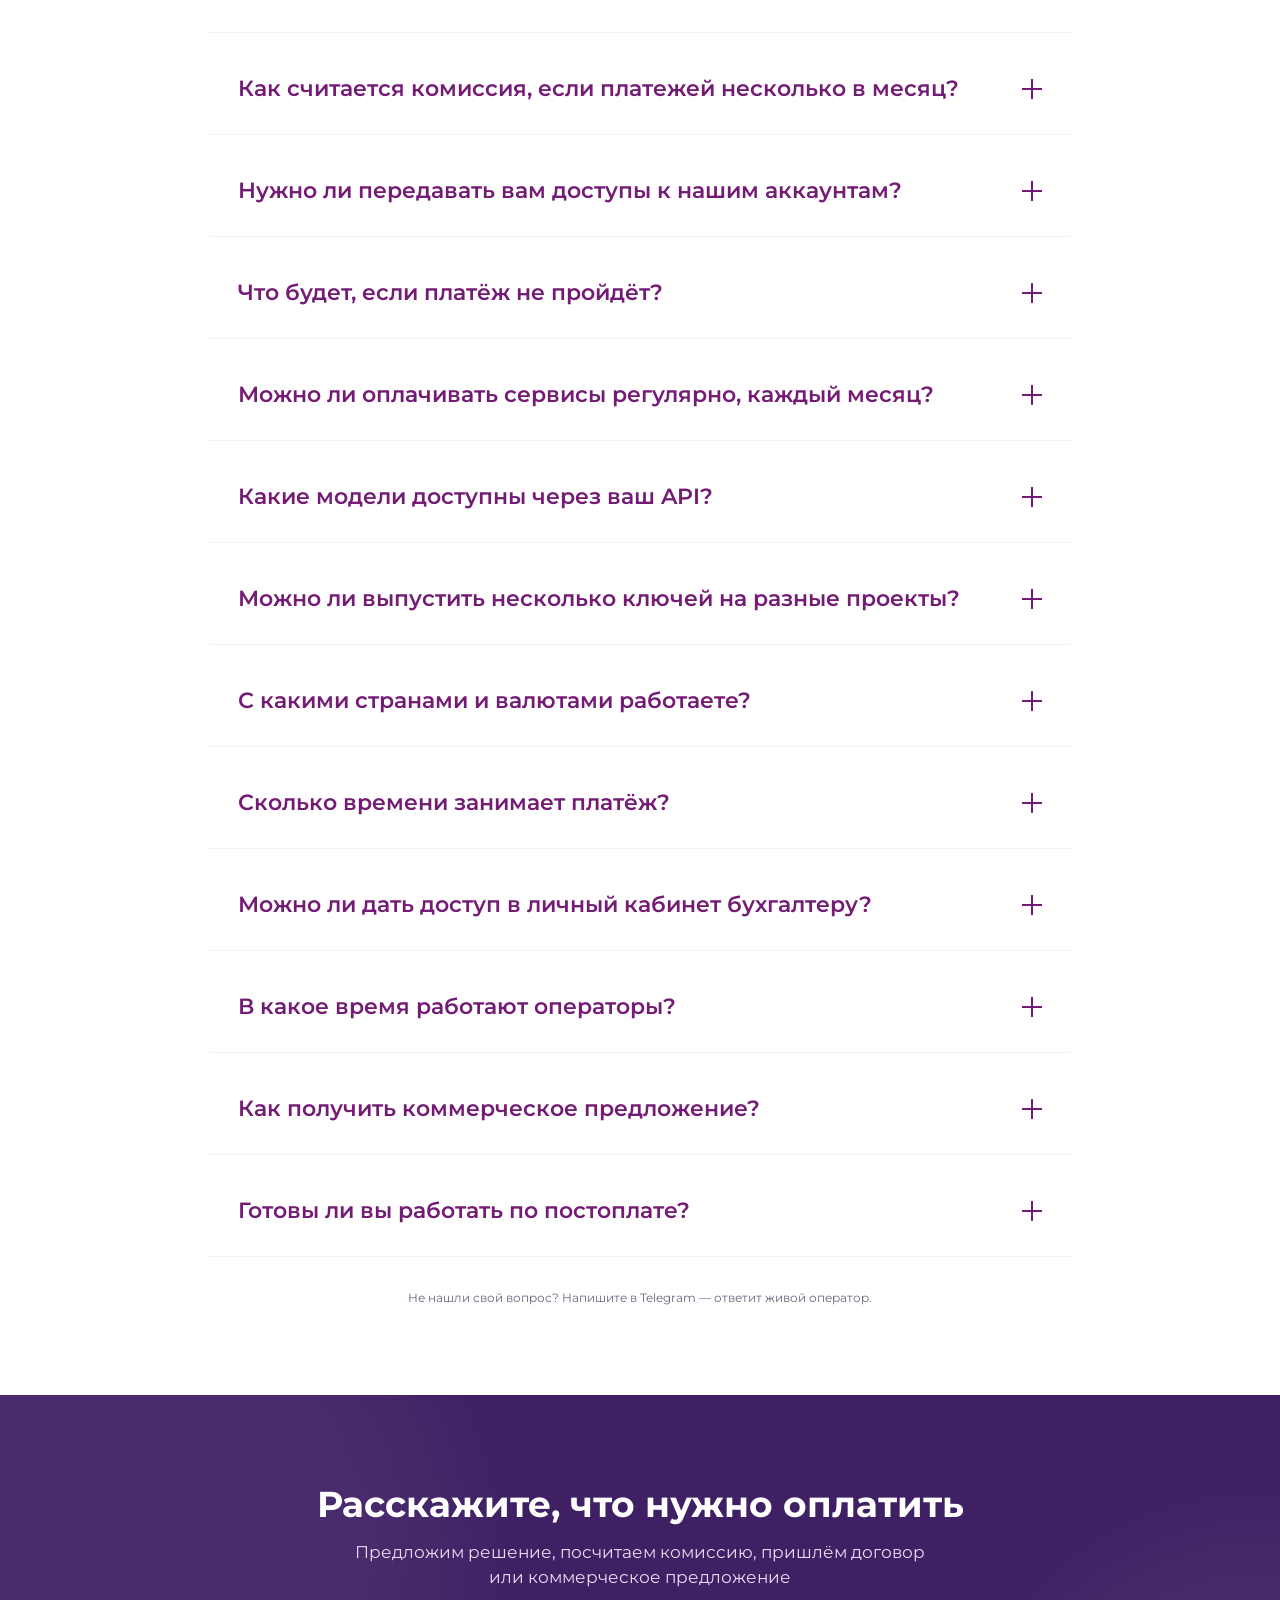
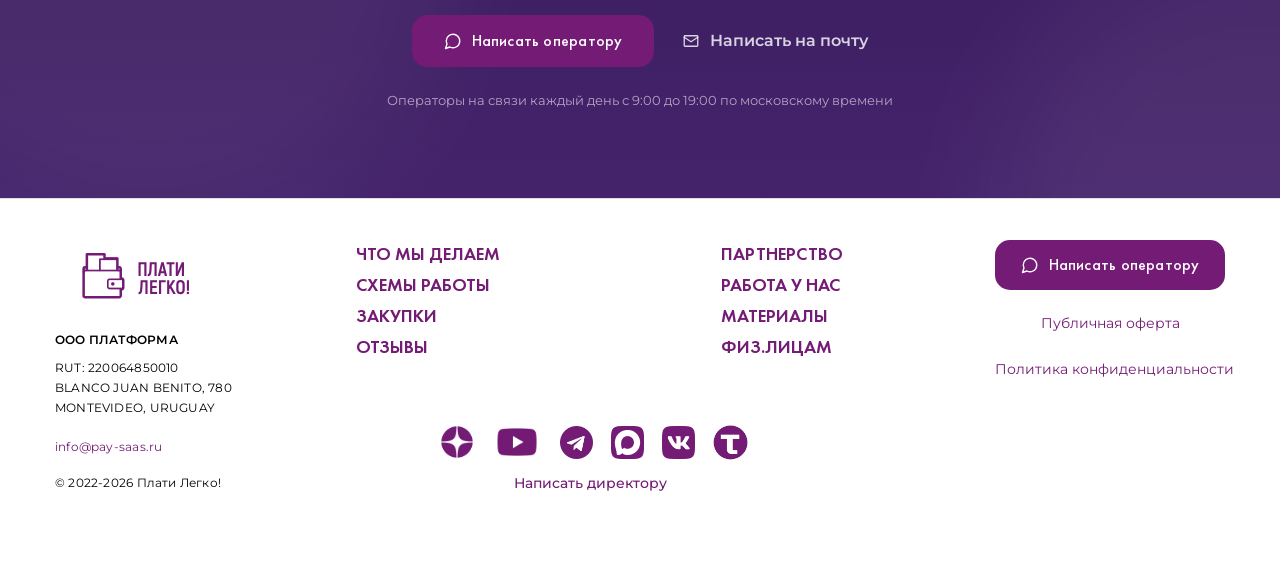
==== commit 09694271: "fix: link footer logo to homepage" ====
--- a/index.html
+++ b/index.html
@@ -670,7 +670,7 @@
     <footer class="site-footer">
       <div class="site-footer__inner">
         <div class="site-footer__identity">
-          <img src="assets/images/footer-logo.png" width="170" height="75" alt="Плати легко">
+          <a class="site-footer__logo" href="index.html" aria-label="На главную"><img src="assets/images/footer-logo.png" width="170" height="75" alt="Плати легко"></a>
           <strong>ООО ПЛАТФОРМА</strong>
           <p>RUT: 220064850010<br>BLANCO JUAN BENITO, 780<br>MONTEVIDEO, URUGUAY</p>
           <a href="mailto:info@pay-saas.ru">info@pay-saas.ru</a>
--- a/styles.css
+++ b/styles.css
@@ -110,6 +110,13 @@
   font-weight: 500;
   letter-spacing: 0.21px;
   line-height: 1.5;
+  transition: transform var(--transition-base), background-color var(--transition-base), box-shadow var(--transition-base);
+}
+
+.final-cta__operator:hover {
+  background: #8a218b;
+  box-shadow: 0 8px 18px rgb(0 0 0 / 16%);
+  transform: translateY(-2px);
 }
 
 .final-cta__operator svg,
@@ -129,6 +136,12 @@
   font-family: Montserrat, Arial, sans-serif;
   font-size: 16px;
   font-weight: 600;
+  transition: color var(--transition-base), transform var(--transition-base);
+}
+
+.final-cta__email:hover {
+  color: #ffffff;
+  transform: translateY(-1px);
 }
 
 .final-cta__note {
@@ -175,6 +188,18 @@
   height: 75px;
   object-fit: contain;
   object-position: left center;
+  transition: filter var(--transition-base);
+}
+
+.site-footer__logo {
+  display: block;
+  width: 170px;
+  height: 75px;
+  cursor: pointer;
+}
+
+.site-footer__logo:hover img {
+  filter: brightness(1.06);
 }
 
 .site-footer__identity strong {
@@ -193,12 +218,17 @@
   white-space: nowrap;
 }
 
-.site-footer__identity a {
+.site-footer__identity > a:not(.site-footer__logo) {
   display: block;
   width: 100%;
   height: 42px;
-  color: #741b75;
+  color: #731a75;
   line-height: 2.67;
+  transition: color var(--transition-base);
+}
+
+.site-footer__identity > a:not(.site-footer__logo):hover {
+  color: #a32a8d;
 }
 
 .site-footer__nav {
@@ -230,18 +260,24 @@
   min-height: 31px;
   padding: 3px 0;
   color: #741b75;
-  font-family: Montserrat, Arial, sans-serif;
-  font-size: 16px;
+  font-family: "Futura PT Demi", "Futura PT", Arial, sans-serif;
+  font-size: 18px;
   font-weight: 600;
   line-height: 1.25;
   white-space: nowrap;
+  transition: color var(--transition-base), transform var(--transition-base);
+}
+
+.site-footer__nav a:hover {
+  color: #a32a8d;
+  transform: translateX(2px);
 }
 
 .site-footer__contacts {
   grid-area: contacts;
   display: flex;
   flex-direction: column;
-  gap: 10px;
+  gap: 0;
   align-items: flex-end;
   height: 327px;
   padding: 0 15px;
@@ -256,17 +292,24 @@
   display: inline-flex;
   align-items: center;
   justify-content: center;
-  gap: 8px;
+  gap: 10.11px;
   width: 230px;
   height: 50px;
   border-radius: 15px;
   color: #ffffff;
   background: #741b75;
   font-family: "Futura PT", Arial, sans-serif;
-  font-size: 15px;
+  font-size: 16px;
   font-weight: 500;
   letter-spacing: 0.21px;
   margin-bottom: 10px;
+  transition: transform var(--transition-base), background-color var(--transition-base), box-shadow var(--transition-base);
+}
+
+.site-footer__button:hover {
+  background: #8a218b;
+  box-shadow: 0 8px 18px rgb(116 27 117 / 20%);
+  transform: translateY(-2px);
 }
 
 .site-footer__button svg {
@@ -276,10 +319,25 @@
 
 .site-footer__contacts > a:not(.site-footer__button) {
   width: 270px;
-  padding: 7px 0 7px 40px;
+  padding: 0 0 0 40px;
   font-size: 14px;
   text-align: center;
   white-space: nowrap;
+  transition: color var(--transition-base), transform var(--transition-base);
+}
+
+.site-footer__contacts > a:not(.site-footer__button):hover {
+  color: #a32a8d;
+  transform: translateX(-2px);
+}
+
+.site-footer__button + a:not(.site-footer__button) {
+  padding-top: 7px;
+}
+
+.site-footer__button + a:not(.site-footer__button) + a:not(.site-footer__button) {
+  margin-top: 14px;
+  padding-bottom: 7px;
 }
 
 .site-footer__social {
@@ -309,6 +367,12 @@
   justify-content: center;
   width: 33px;
   height: 33px;
+  transition: transform var(--transition-base), filter var(--transition-base);
+}
+
+.site-footer__social > div a:hover {
+  filter: brightness(1.08);
+  transform: translateY(-2px);
 }
 
 .site-footer__social > div a:nth-child(1),
@@ -563,7 +627,7 @@
 .site-nav__link {
   padding: 8px 14px;
   border-radius: var(--radius-md);
-  color: var(--color-primary);
+  color: #741a75;
   font-family: "Futura PT Demi", "Futura PT", Arial, sans-serif;
   font-size: 18px;
   font-weight: 600;
@@ -4009,11 +4073,26 @@
   font-size: 16px;
   font-weight: 500;
   letter-spacing: .21px;
+  box-shadow: 0 4px 12px rgb(116 27 117 / 14%);
+  transition: transform var(--transition-base), box-shadow var(--transition-base), background-color var(--transition-base);
+}
+
+.contact-card__button:hover {
+  transform: translateY(-2px);
+  background: #8a218b;
+  box-shadow: 0 8px 18px rgb(116 27 117 / 22%);
+}
+
+.contact-card__button:focus-visible,
+.contact-card__link:focus-visible {
+  outline: 2px solid #a32a8d;
+  outline-offset: 3px;
 }
 
 .contact-card__button svg { width: 18px; height: 18px; }
 .contact-card small { color: var(--color-text-muted); font-family: Montserrat, Arial, sans-serif; font-size: 13px; font-weight: 400; text-align: left; }
-.contact-card__link { color: #a32a8d; font-family: Montserrat, Arial, sans-serif; font-size: 15px; font-weight: 600; }
+.contact-card__link { color: #a32a8d; font-family: Montserrat, Arial, sans-serif; font-size: 15px; font-weight: 600; transition: color var(--transition-base), transform var(--transition-base); }
+.contact-card__link:hover { color: #741b75; transform: translateX(2px); }
 
 .requisites { display: flex; justify-content: center; padding: 88px 32px; background: #fbf8fc; }
 .requisites__inner { display: flex; flex-direction: column; width: 1200px; max-width: 100%; gap: 40px; }
@@ -4040,9 +4119,11 @@
 .edo-field b { color: var(--color-text); font-family: "Roboto Mono", monospace; font-size: 14px; font-weight: 500; line-height: 1.35; }
 .edo-field button { color: #a32a8d; }
 .requisites__actions { display: flex; justify-content: center; gap: 16px; }
-.requisites-action { display: inline-flex; align-items: center; justify-content: center; min-height: 50px; gap: 10px; padding: 13px 31px; border: 1px solid #741b75; border-radius: 15px; font-family: "Futura PT", Arial, sans-serif; font-size: 16px; font-weight: 500; letter-spacing: .21px; }
+.requisites-action { display: inline-flex; align-items: center; justify-content: center; min-height: 50px; gap: 10px; padding: 13px 31px; border: 1px solid #741b75; border-radius: 15px; font-family: "Futura PT", Arial, sans-serif; font-size: 16px; font-weight: 500; letter-spacing: .21px; transition: transform var(--transition-base), background-color var(--transition-base), border-color var(--transition-base), box-shadow var(--transition-base), color var(--transition-base); }
 .requisites-action--primary { color: #ffffff; background: #741b75; }
 .requisites-action--secondary { border: 1.5px solid #a32a8d; color: #a32a8d; background: transparent; }
+.requisites-action--primary:hover { background: #8a218b; box-shadow: 0 8px 18px rgb(116 27 117 / 20%); transform: translateY(-2px); }
+.requisites-action--secondary:hover { border-color: #741b75; color: #741b75; background: #a32a8d0d; transform: translateY(-2px); }
 
 .account-documents { display: flex; justify-content: center; padding: 88px 32px; background: #ffffff; }
 .account-documents__inner { display: flex; flex-direction: column; width: 1200px; max-width: 100%; gap: 40px; }
@@ -4059,7 +4140,8 @@
 .account-documents__action svg { width: 22px; height: 22px; fill: none; stroke: currentcolor; stroke-linecap: round; stroke-linejoin: round; stroke-width: 1.8; }
 .account-documents__grid h3 { color: var(--color-text); font-family: Montserrat, Arial, sans-serif; font-size: 17px; font-weight: 600; line-height: 1.25; }
 .account-documents__action { display: flex; flex-direction: column; align-items: center; gap: 16px; }
-.account-documents__action a { display: inline-flex; align-items: center; justify-content: center; min-height: 50px; gap: 10px; padding: 13px 31px; border: 1px solid #741b75; border-radius: 15px; color: #ffffff; background: #741b75; font-family: "Futura PT", Arial, sans-serif; font-size: 16px; font-weight: 500; letter-spacing: .21px; }
+.account-documents__action a { display: inline-flex; align-items: center; justify-content: center; min-height: 50px; gap: 10px; padding: 13px 31px; border: 1px solid #741b75; border-radius: 15px; color: #ffffff; background: #741b75; font-family: "Futura PT", Arial, sans-serif; font-size: 16px; font-weight: 500; letter-spacing: .21px; transition: transform var(--transition-base), background-color var(--transition-base), box-shadow var(--transition-base); }
+.account-documents__action a:hover { background: #8a218b; box-shadow: 0 8px 18px rgb(116 27 117 / 20%); transform: translateY(-2px); }
 .account-documents__action svg { width: 20px; height: 20px; }
 .account-documents__action p { max-width: 1200px; color: var(--color-text-muted); font-family: Montserrat, Arial, sans-serif; font-size: 13px; font-weight: 400; text-align: center; }
 
